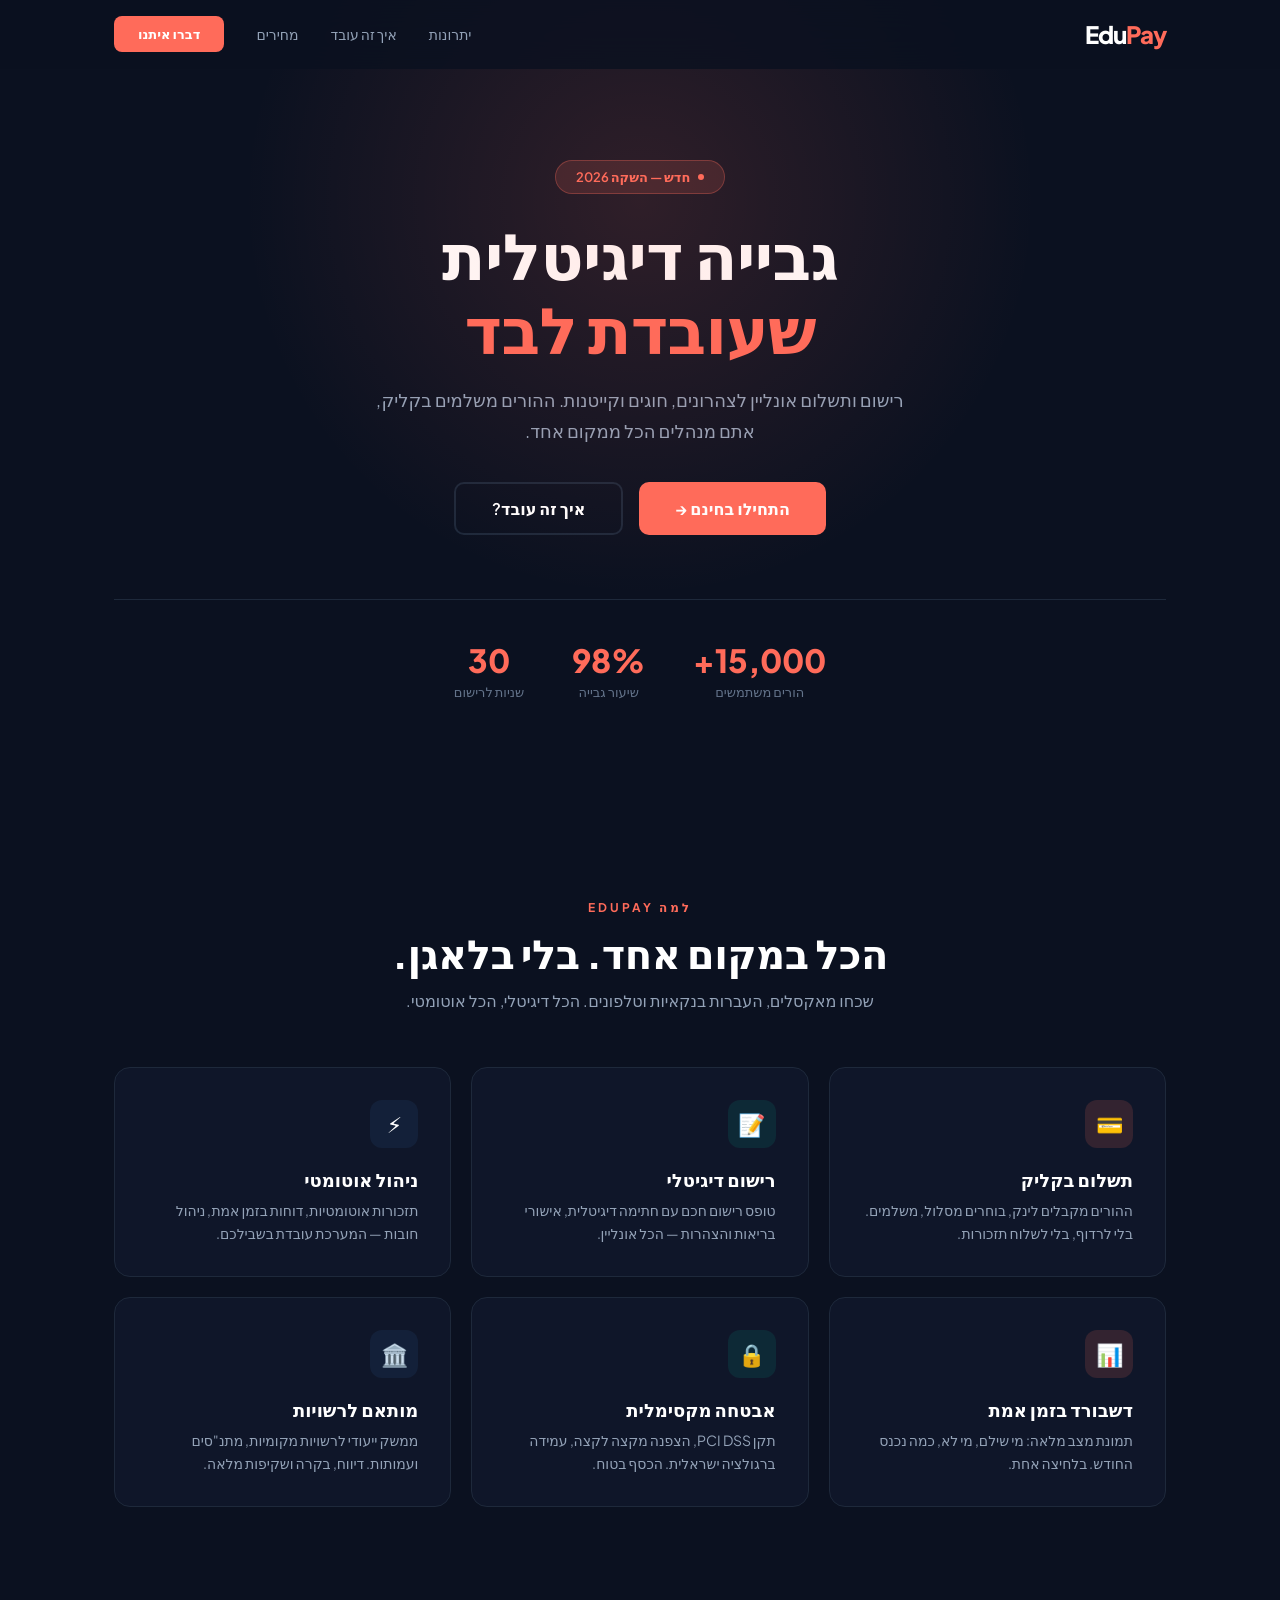
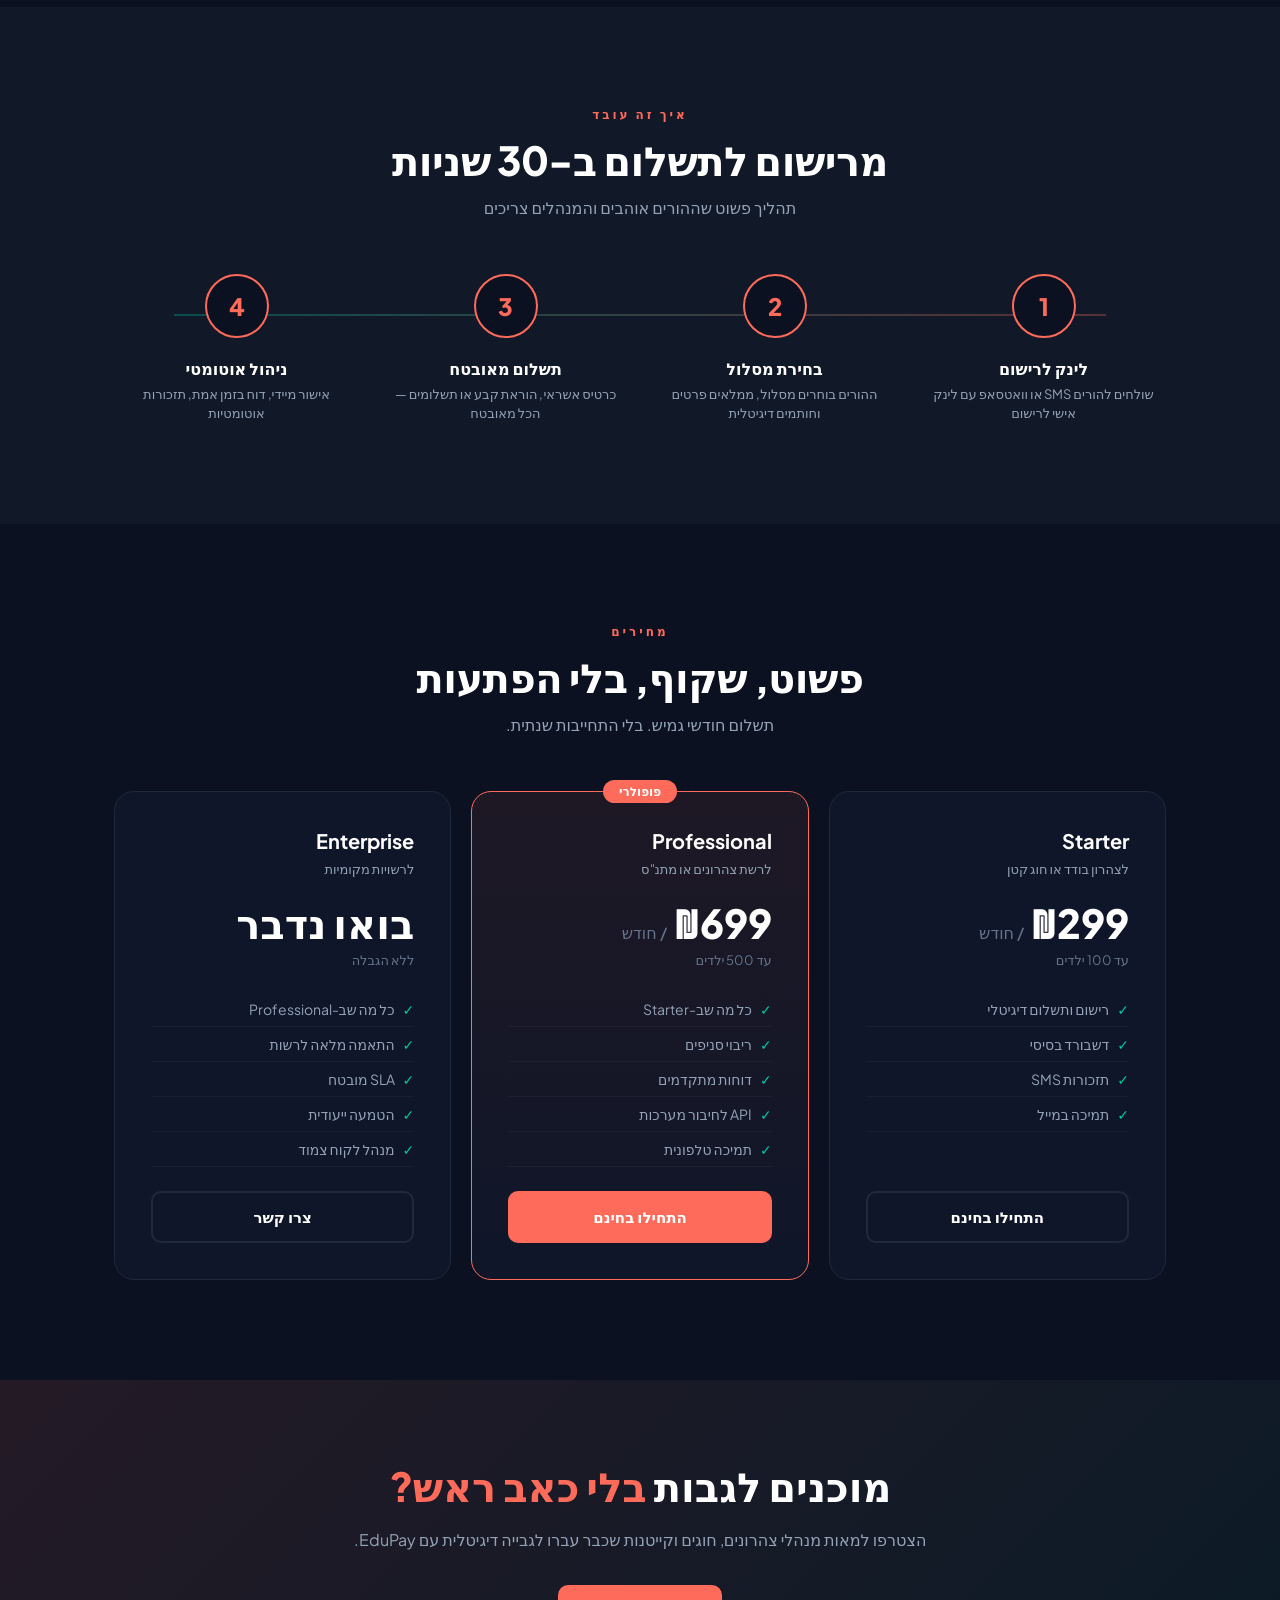
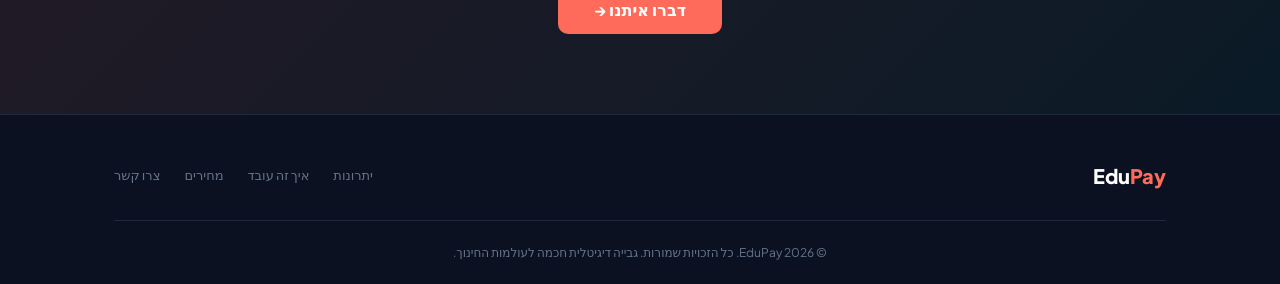
==== index.html @ f31643cb "Fix RTL bugs, counter animation, mobile menu, and add OG meta tags - Fix arrow direction (← → →) for" ====
<!DOCTYPE html>
<html lang="he" dir="rtl">
<head>
  <meta charset="UTF-8">
  <meta name="viewport" content="width=device-width, initial-scale=1.0">
  <title>EduPay — גבייה דיגיטלית לצהרונים, חוגים וקייטנות</title>
  <meta name="description" content="EduPay - מערכת גבייה דיגיטלית חכמה. רישום, תשלום וניהול אוטומטי לצהרונים, חוגים וקייטנות.">
  <meta property="og:title" content="EduPay — גבייה דיגיטלית שעובדת לבד">
  <meta property="og:description" content="רישום ותשלום אונליין לצהרונים, חוגים וקייטנות. ההורים משלמים בקליק.">
  <meta property="og:type" content="website">
  <meta property="og:url" content="https://amitailevi.github.io/edupay-landing/">
  <meta name="twitter:card" content="summary_large_image">
  <link rel="icon" href="favicon.svg" type="image/svg+xml">
  <link rel="stylesheet" href="style.css">
</head>
<body>

  <!-- NAV -->
  <nav>
    <div class="container">
      <a href="#" class="nav-logo"><span>Edu</span><span class="coral">Pay</span></a>
      <div class="nav-links">
        <a href="#features">יתרונות</a>
        <a href="#how">איך זה עובד</a>
        <a href="#pricing">מחירים</a>
        <a href="#contact" class="nav-cta">דברו איתנו</a>
      </div>
      <button class="mobile-toggle" aria-label="תפריט">☰</button>
    </div>
  </nav>

  <!-- HERO -->
  <section class="hero">
    <div class="container">
      <div class="hero-badge">
        <span class="dot"></span>
        חדש — השקה 2026
      </div>
      <h1>גבייה דיגיטלית<br><span class="coral">שעובדת לבד</span></h1>
      <p>רישום ותשלום אונליין לצהרונים, חוגים וקייטנות. ההורים משלמים בקליק, אתם מנהלים הכל ממקום אחד.</p>
      <div class="hero-buttons">
        <a href="#contact" class="btn-primary">התחילו בחינם →</a>
        <a href="#how" class="btn-secondary">איך זה עובד?</a>
      </div>
      <div class="hero-stats">
        <div class="hero-stat">
          <div class="num" data-count="15000" data-suffix="+">15,000+</div>
          <div class="label">הורים משתמשים</div>
        </div>
        <div class="hero-stat">
          <div class="num" data-count="98" data-suffix="%">98%</div>
          <div class="label">שיעור גבייה</div>
        </div>
        <div class="hero-stat">
          <div class="num" data-count="30" data-suffix="">30</div>
          <div class="label">שניות לרישום</div>
        </div>
      </div>
    </div>
  </section>

  <!-- FEATURES -->
  <section class="features" id="features">
    <div class="container">
      <div class="section-header">
        <div class="tag">למה EDUPAY</div>
        <h2>הכל במקום אחד. בלי בלאגן.</h2>
        <p>שכחו מאקסלים, העברות בנקאיות וטלפונים. הכל דיגיטלי, הכל אוטומטי.</p>
      </div>
      <div class="features-grid">
        <div class="feature-card">
          <div class="feature-icon" style="background: var(--coral-glow);">💳</div>
          <h3>תשלום בקליק</h3>
          <p>ההורים מקבלים לינק, בוחרים מסלול, משלמים. בלי לרדוף, בלי לשלוח תזכורות.</p>
        </div>
        <div class="feature-card">
          <div class="feature-icon" style="background: rgba(0,201,167,0.1);">📝</div>
          <h3>רישום דיגיטלי</h3>
          <p>טופס רישום חכם עם חתימה דיגיטלית, אישורי בריאות והצהרות — הכל אונליין.</p>
        </div>
        <div class="feature-card">
          <div class="feature-icon" style="background: rgba(30,58,95,0.3);">⚡</div>
          <h3>ניהול אוטומטי</h3>
          <p>תזכורות אוטומטיות, דוחות בזמן אמת, ניהול חובות — המערכת עובדת בשבילכם.</p>
        </div>
        <div class="feature-card">
          <div class="feature-icon" style="background: var(--coral-glow);">📊</div>
          <h3>דשבורד בזמן אמת</h3>
          <p>תמונת מצב מלאה: מי שילם, מי לא, כמה נכנס החודש. בלחיצה אחת.</p>
        </div>
        <div class="feature-card">
          <div class="feature-icon" style="background: rgba(0,201,167,0.1);">🔒</div>
          <h3>אבטחה מקסימלית</h3>
          <p>תקן PCI DSS, הצפנה מקצה לקצה, עמידה ברגולציה ישראלית. הכסף בטוח.</p>
        </div>
        <div class="feature-card">
          <div class="feature-icon" style="background: rgba(30,58,95,0.3);">🏛️</div>
          <h3>מותאם לרשויות</h3>
          <p>ממשק ייעודי לרשויות מקומיות, מתנ"סים ועמותות. דיווח, בקרה ושקיפות מלאה.</p>
        </div>
      </div>
    </div>
  </section>

  <!-- HOW IT WORKS -->
  <section class="how" id="how">
    <div class="container">
      <div class="section-header">
        <div class="tag">איך זה עובד</div>
        <h2>מרישום לתשלום ב-30 שניות</h2>
        <p>תהליך פשוט שההורים אוהבים והמנהלים צריכים</p>
      </div>
      <div class="steps">
        <div class="step">
          <div class="step-num">1</div>
          <h3>לינק לרישום</h3>
          <p>שולחים להורים SMS או וואטסאפ עם לינק אישי לרישום</p>
        </div>
        <div class="step">
          <div class="step-num">2</div>
          <h3>בחירת מסלול</h3>
          <p>ההורים בוחרים מסלול, ממלאים פרטים וחותמים דיגיטלית</p>
        </div>
        <div class="step">
          <div class="step-num">3</div>
          <h3>תשלום מאובטח</h3>
          <p>כרטיס אשראי, הוראת קבע או תשלומים — הכל מאובטח</p>
        </div>
        <div class="step">
          <div class="step-num">4</div>
          <h3>ניהול אוטומטי</h3>
          <p>אישור מיידי, דוח בזמן אמת, תזכורות אוטומטיות</p>
        </div>
      </div>
    </div>
  </section>

  <!-- PRICING -->
  <section class="pricing" id="pricing">
    <div class="container">
      <div class="section-header">
        <div class="tag">מחירים</div>
        <h2>פשוט, שקוף, בלי הפתעות</h2>
        <p>תשלום חודשי גמיש. בלי התחייבות שנתית.</p>
      </div>
      <div class="pricing-grid">
        <div class="price-card">
          <h3>Starter</h3>
          <div class="desc">לצהרון בודד או חוג קטן</div>
          <div class="price">₪299 <span>/ חודש</span></div>
          <div class="period">עד 100 ילדים</div>
          <ul>
            <li>רישום ותשלום דיגיטלי</li>
            <li>דשבורד בסיסי</li>
            <li>תזכורות SMS</li>
            <li>תמיכה במייל</li>
          </ul>
          <button class="price-btn">התחילו בחינם</button>
        </div>
        <div class="price-card featured">
          <h3>Professional</h3>
          <div class="desc">לרשת צהרונים או מתנ"ס</div>
          <div class="price">₪699 <span>/ חודש</span></div>
          <div class="period">עד 500 ילדים</div>
          <ul>
            <li>כל מה שב-Starter</li>
            <li>ריבוי סניפים</li>
            <li>דוחות מתקדמים</li>
            <li>API לחיבור מערכות</li>
            <li>תמיכה טלפונית</li>
          </ul>
          <button class="price-btn">התחילו בחינם</button>
        </div>
        <div class="price-card">
          <h3>Enterprise</h3>
          <div class="desc">לרשויות מקומיות</div>
          <div class="price">בואו נדבר</div>
          <div class="period">ללא הגבלה</div>
          <ul>
            <li>כל מה שב-Professional</li>
            <li>התאמה מלאה לרשות</li>
            <li>SLA מובטח</li>
            <li>הטמעה ייעודית</li>
            <li>מנהל לקוח צמוד</li>
          </ul>
          <button class="price-btn">צרו קשר</button>
        </div>
      </div>
    </div>
  </section>

  <!-- CTA -->
  <section class="cta-section" id="contact">
    <div class="container">
      <div class="cta-box">
        <h2>מוכנים לגבות <span class="coral">בלי כאב ראש?</span></h2>
        <p>הצטרפו למאות מנהלי צהרונים, חוגים וקייטנות שכבר עברו לגבייה דיגיטלית עם EduPay.</p>
        <a href="mailto:amitai3386@gmail.com" class="btn-primary">דברו איתנו →</a>
      </div>
    </div>
  </section>

  <!-- FOOTER -->
  <footer>
    <div class="container">
      <div class="footer-grid">
        <div class="footer-logo"><span>Edu</span><span class="coral">Pay</span></div>
        <div class="footer-links">
          <a href="#features">יתרונות</a>
          <a href="#how">איך זה עובד</a>
          <a href="#pricing">מחירים</a>
          <a href="mailto:amitai3386@gmail.com">צרו קשר</a>
        </div>
      </div>
      <div class="footer-bottom">
        <p>© 2026 EduPay. כל הזכויות שמורות. גבייה דיגיטלית חכמה לעולמות החינוך.</p>
      </div>
    </div>
  </footer>

  <script src="script.js"></script>
</body>
</html>
---- style.css ----
/* EduPay — Coral Bold Theme */
@import url('https://fonts.googleapis.com/css2?family=Plus+Jakarta+Sans:wght@400;500;600;700;800&display=swap');

:root {
  --coral: #FF6B5A;
  --coral-hover: #FF5242;
  --coral-glow: rgba(255,107,90,0.15);
  --navy: #1E3A5F;
  --mint: #00C9A7;
  --deep: #0B1120;
  --slate: #111827;
  --card: #0F1629;
  --border: #1E293B;
  --text: #94A3B8;
  --muted: #64748B;
  --white: #FFFFFF;
  --success: #22C55E;
  --radius: 12px;
}

*, *::before, *::after { margin: 0; padding: 0; box-sizing: border-box; }

html { scroll-behavior: smooth; font-size: 16px; }

body {
  font-family: 'Plus Jakarta Sans', system-ui, -apple-system, sans-serif;
  background: var(--deep);
  color: var(--white);
  direction: rtl;
  overflow-x: hidden;
  -webkit-font-smoothing: antialiased;
}

a { text-decoration: none; color: inherit; }
ul { list-style: none; }
img { max-width: 100%; }

/* UTILITY */
.container { max-width: 1100px; margin: 0 auto; padding: 0 24px; }
.coral { color: var(--coral); }
.mint { color: var(--mint); }

/* NAV */
nav {
  position: fixed; top: 0; right: 0; left: 0; z-index: 100;
  padding: 16px 0;
  background: rgba(11,17,32,0.8);
  backdrop-filter: blur(20px);
  border-bottom: 1px solid transparent;
  transition: border-color 0.3s;
}
nav.scrolled { border-bottom-color: var(--border); }
nav .container { display: flex; align-items: center; justify-content: space-between; }
.nav-logo { font-size: 24px; font-weight: 800; letter-spacing: -1px; }
.nav-links { display: flex; gap: 32px; align-items: center; }
.nav-links a { font-size: 14px; font-weight: 500; color: var(--text); transition: color 0.2s; }
.nav-links a:hover { color: var(--white); }
.nav-cta {
  background: var(--coral) !important; color: var(--white) !important;
  padding: 10px 24px; border-radius: 8px; font-weight: 700 !important; font-size: 13px !important;
  transition: background 0.2s, transform 0.2s;
}
.nav-cta:hover { background: var(--coral-hover) !important; transform: translateY(-1px); }
.mobile-toggle { display: none; background: none; border: none; color: var(--white); font-size: 24px; cursor: pointer; }

/* HERO */
.hero {
  padding: 160px 0 100px;
  text-align: center;
  position: relative;
  overflow: hidden;
}
.hero::before {
  content: '';
  position: absolute; top: -200px; left: 50%; transform: translateX(-50%);
  width: 800px; height: 800px;
  background: radial-gradient(circle, var(--coral-glow) 0%, transparent 70%);
  pointer-events: none;
}
.hero-badge {
  display: inline-flex; align-items: center; gap: 8px;
  background: var(--coral-glow); border: 1px solid rgba(255,107,90,0.3);
  padding: 8px 20px; border-radius: 100px; font-size: 13px; font-weight: 600;
  color: var(--coral); margin-bottom: 24px;
}
.hero-badge .dot { width: 6px; height: 6px; border-radius: 50%; background: var(--coral); animation: pulse 2s infinite; }
@keyframes pulse { 0%,100% { opacity: 1; } 50% { opacity: 0.4; } }

.hero h1 {
  font-size: clamp(2.5rem, 6vw, 4rem);
  font-weight: 800; letter-spacing: -1px;
  line-height: 1.15; margin-bottom: 20px;
}
.hero p {
  font-size: 18px; color: var(--text); max-width: 560px;
  margin: 0 auto 36px; line-height: 1.7;
}
.hero-buttons { display: flex; gap: 16px; justify-content: center; flex-wrap: wrap; }
.btn-primary {
  background: var(--coral); color: var(--white);
  padding: 14px 36px; border-radius: 10px; font-weight: 700; font-size: 16px;
  border: none; cursor: pointer; transition: all 0.2s;
  display: inline-flex; align-items: center; gap: 8px;
}
.btn-primary:hover { background: var(--coral-hover); transform: translateY(-2px); box-shadow: 0 12px 40px var(--coral-glow); }
.btn-secondary {
  background: transparent; color: var(--white);
  padding: 14px 36px; border-radius: 10px; font-weight: 600; font-size: 16px;
  border: 2px solid var(--border); cursor: pointer; transition: all 0.2s;
}
.btn-secondary:hover { border-color: var(--coral); color: var(--coral); }

.hero-stats {
  display: flex; justify-content: center; gap: 48px; margin-top: 64px;
  padding-top: 40px; border-top: 1px solid var(--border);
}
.hero-stat .num { font-size: 32px; font-weight: 800; color: var(--coral); }
.hero-stat .label { font-size: 13px; color: var(--muted); margin-top: 4px; }

/* FEATURES */
.features { padding: 100px 0; }
.section-header { text-align: center; margin-bottom: 56px; }
.section-header .tag { font-size: 12px; letter-spacing: 3px; color: var(--coral); font-weight: 700; text-transform: uppercase; margin-bottom: 12px; }
.section-header h2 { font-size: clamp(1.8rem, 4vw, 2.5rem); font-weight: 800; letter-spacing: -0.5px; margin-bottom: 12px; }
.section-header p { font-size: 16px; color: var(--text); max-width: 500px; margin: 0 auto; }

.features-grid { display: grid; grid-template-columns: repeat(3, 1fr); gap: 20px; }
.feature-card {
  background: var(--card); border: 1px solid var(--border);
  border-radius: 16px; padding: 32px; transition: all 0.3s;
  position: relative; overflow: hidden;
}
.feature-card:hover { border-color: rgba(255,107,90,0.3); transform: translateY(-4px); }
.feature-card::after {
  content: ''; position: absolute; top: 0; right: 0; left: 0; height: 3px;
  background: linear-gradient(to left, var(--coral), var(--mint));
  opacity: 0; transition: opacity 0.3s;
}
.feature-card:hover::after { opacity: 1; }
.feature-icon {
  width: 48px; height: 48px; border-radius: 12px;
  display: flex; align-items: center; justify-content: center;
  font-size: 22px; margin-bottom: 20px;
}
.feature-card h3 { font-size: 18px; font-weight: 700; margin-bottom: 8px; }
.feature-card p { font-size: 14px; color: var(--text); line-height: 1.6; }

/* HOW IT WORKS */
.how { padding: 100px 0; background: var(--slate); }
.steps { display: grid; grid-template-columns: repeat(4, 1fr); gap: 24px; position: relative; }
.steps::before {
  content: ''; position: absolute; top: 40px; right: 60px; left: 60px;
  height: 2px; background: linear-gradient(to left, var(--coral), var(--mint));
  opacity: 0.3;
}
.step { text-align: center; position: relative; }
.step-num {
  width: 64px; height: 64px; border-radius: 50%;
  background: var(--deep); border: 2px solid var(--coral);
  display: flex; align-items: center; justify-content: center;
  font-size: 24px; font-weight: 800; color: var(--coral);
  margin: 0 auto 20px; position: relative; z-index: 1;
}
.step h3 { font-size: 16px; font-weight: 700; margin-bottom: 6px; }
.step p { font-size: 13px; color: var(--text); line-height: 1.5; }

/* PRICING */
.pricing { padding: 100px 0; }
.pricing-grid { display: grid; grid-template-columns: repeat(3, 1fr); gap: 20px; }
.price-card {
  background: var(--card); border: 1px solid var(--border);
  border-radius: 20px; padding: 36px; transition: all 0.3s;
  display: flex; flex-direction: column;
}
.price-card.featured {
  border-color: var(--coral); position: relative;
  background: linear-gradient(180deg, rgba(255,107,90,0.08), var(--card));
}
.price-card.featured::before {
  content: 'פופולרי'; position: absolute; top: -12px; right: 50%; transform: translateX(50%);
  background: var(--coral); color: #fff; padding: 4px 16px; border-radius: 100px;
  font-size: 12px; font-weight: 700;
}
.price-card h3 { font-size: 20px; font-weight: 700; margin-bottom: 8px; }
.price-card .desc { font-size: 13px; color: var(--text); margin-bottom: 20px; }
.price-card .price { font-size: 40px; font-weight: 800; margin-bottom: 4px; }
.price-card .price span { font-size: 16px; font-weight: 500; color: var(--muted); }
.price-card .period { font-size: 13px; color: var(--muted); margin-bottom: 24px; }
.price-card ul { flex: 1; margin-bottom: 24px; }
.price-card li { font-size: 14px; color: var(--text); padding: 8px 0; border-bottom: 1px solid rgba(255,255,255,0.04); display: flex; align-items: center; gap: 8px; }
.price-card li::before { content: '✓'; color: var(--mint); font-weight: 700; font-size: 14px; }
.price-btn {
  width: 100%; padding: 14px; border-radius: 10px; border: 2px solid var(--border);
  background: transparent; color: var(--white); font-weight: 700; font-size: 15px;
  cursor: pointer; transition: all 0.2s; font-family: inherit;
}
.price-btn:hover { border-color: var(--coral); color: var(--coral); }
.price-card.featured .price-btn {
  background: var(--coral); border-color: var(--coral); color: #fff;
}
.price-card.featured .price-btn:hover { background: var(--coral-hover); }

/* CTA */
.cta-section {
  padding: 80px 0;
  background: linear-gradient(135deg, rgba(255,107,90,0.1), rgba(0,201,167,0.05));
}
.cta-box {
  text-align: center; max-width: 600px; margin: 0 auto;
}
.cta-box h2 { font-size: clamp(1.8rem, 4vw, 2.5rem); font-weight: 800; margin-bottom: 16px; }
.cta-box p { color: var(--text); font-size: 16px; margin-bottom: 32px; line-height: 1.6; }

/* FOOTER */
footer {
  padding: 48px 0 24px;
  border-top: 1px solid var(--border);
}
.footer-grid { display: flex; justify-content: space-between; align-items: center; flex-wrap: wrap; gap: 24px; margin-bottom: 32px; }
.footer-logo { font-size: 20px; font-weight: 800; }
.footer-links { display: flex; gap: 24px; }
.footer-links a { font-size: 13px; color: var(--muted); transition: color 0.2s; }
.footer-links a:hover { color: var(--white); }
.footer-bottom { text-align: center; padding-top: 24px; border-top: 1px solid var(--border); }
.footer-bottom p { font-size: 12px; color: var(--muted); }

/* ANIMATIONS */
[data-anim] { opacity: 0; transform: translateY(24px); transition: opacity 0.6s, transform 0.6s; }
[data-anim].show { opacity: 1; transform: none; }

/* RESPONSIVE */
@media (max-width: 768px) {
  .nav-links { display: none; }
  .nav-links.open {
    display: flex; flex-direction: column; position: absolute;
    top: 100%; right: 0; left: 0; background: var(--deep);
    padding: 24px; border-bottom: 1px solid var(--border); gap: 16px;
  }
  .mobile-toggle { display: block; }
  .features-grid { grid-template-columns: 1fr; }
  .steps { grid-template-columns: 1fr 1fr; }
  .steps::before { display: none; }
  .pricing-grid { grid-template-columns: 1fr; }
  .hero-stats { flex-direction: column; gap: 16px; }
  .hero { padding: 120px 0 60px; }
  .hero h1 { font-size: 2rem; }
}
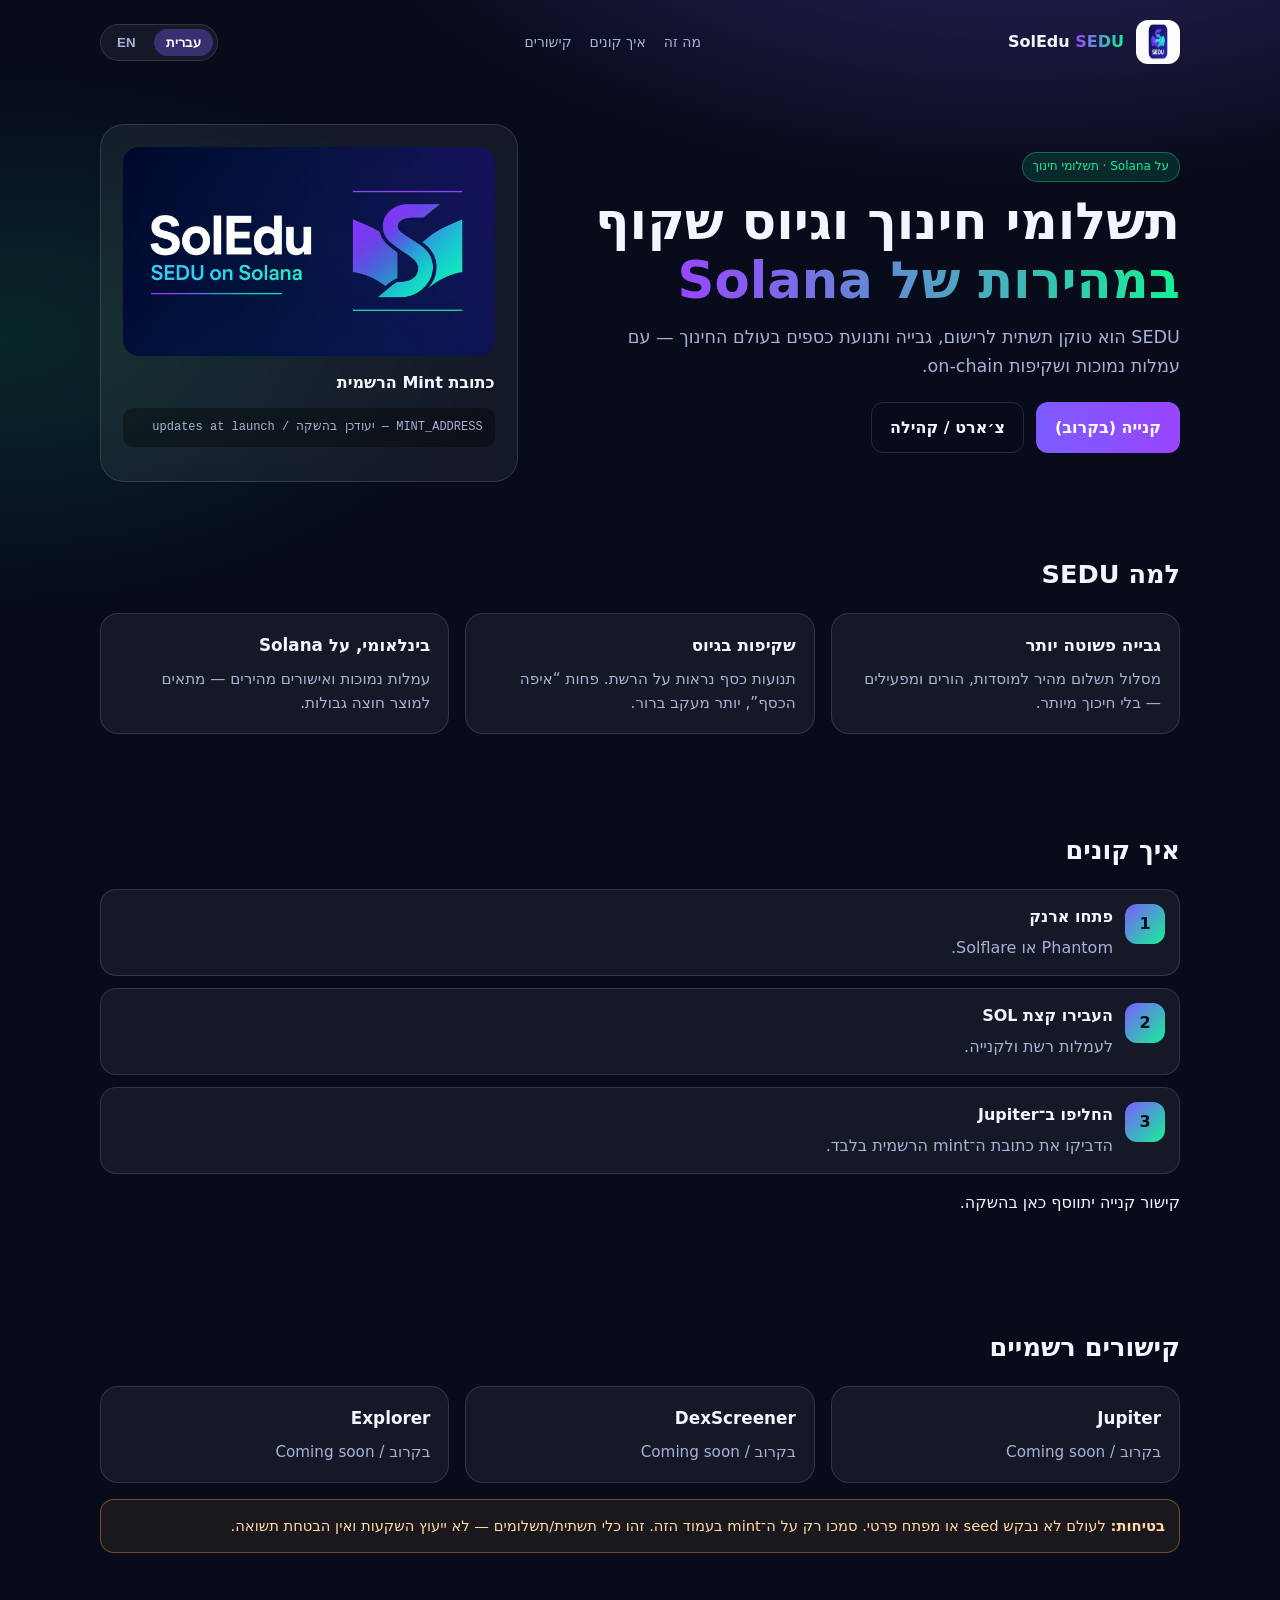
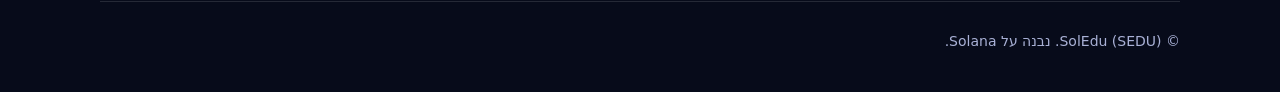
==== commit b24f7f28: "Replace EduPay landing with the SolEdu (SEDU) static page. Serve index.html, logo.png, and banner.pn" ====
--- a/index.html
+++ b/index.html
@@ -1,223 +1,285 @@
 <!DOCTYPE html>
 <html lang="he" dir="rtl">
 <head>
-  <meta charset="UTF-8">
-  <meta name="viewport" content="width=device-width, initial-scale=1.0">
-  <title>EduPay — גבייה דיגיטלית לצהרונים, חוגים וקייטנות</title>
-  <meta name="description" content="EduPay - מערכת גבייה דיגיטלית חכמה. רישום, תשלום וניהול אוטומטי לצהרונים, חוגים וקייטנות.">
-  <meta property="og:title" content="EduPay — גבייה דיגיטלית שעובדת לבד">
-  <meta property="og:description" content="רישום ותשלום אונליין לצהרונים, חוגים וקייטנות. ההורים משלמים בקליק.">
-  <meta property="og:type" content="website">
-  <meta property="og:url" content="https://amitailevi.github.io/edupay-landing/">
-  <meta name="twitter:card" content="summary_large_image">
-  <link rel="icon" href="favicon.svg" type="image/svg+xml">
-  <link rel="stylesheet" href="style.css">
+  <meta charset="utf-8" />
+  <meta name="viewport" content="width=device-width, initial-scale=1" />
+  <title>SolEdu (SEDU) — Education payments on Solana</title>
+  <meta name="description" content="SolEdu (SEDU) — תשלומי חינוך וגיוס שקוף על Solana. Fast, low-fee rails for education payments and transparent fundraising." />
+  <meta property="og:title" content="SolEdu (SEDU)" />
+  <meta property="og:description" content="Education payments and transparent fundraising on Solana." />
+  <meta property="og:image" content="banner.png" />
+  <link rel="icon" href="logo.png" />
+  <style>
+    :root {
+      --bg: #070b1a;
+      --bg2: #121833;
+      --card: rgba(255,255,255,0.06);
+      --border: rgba(255,255,255,0.12);
+      --text: #f4f6ff;
+      --muted: #a9b1d6;
+      --violet: #7c5cff;
+      --cyan: #14f195;
+      --purple: #9945ff;
+    }
+    * { box-sizing: border-box; }
+    body {
+      margin: 0;
+      font-family: Inter, system-ui, -apple-system, Segoe UI, Roboto, Arial, sans-serif;
+      background: radial-gradient(1200px 600px at 80% -10%, rgba(124,92,255,.35), transparent 60%),
+                  radial-gradient(900px 500px at 0% 20%, rgba(20,241,149,.12), transparent 55%),
+                  var(--bg);
+      color: var(--text);
+      line-height: 1.6;
+    }
+    a { color: var(--cyan); text-decoration: none; }
+    a:hover { text-decoration: underline; }
+    .wrap { width: min(1080px, 92%); margin: 0 auto; }
+    header {
+      display: flex; align-items: center; justify-content: space-between;
+      padding: 20px 0; gap: 16px;
+    }
+    .brand { display: flex; align-items: center; gap: 12px; font-weight: 700; }
+    .brand img { width: 44px; height: 44px; border-radius: 12px; }
+    nav { display: flex; gap: 18px; flex-wrap: wrap; font-size: 14px; }
+    nav a { color: var(--muted); }
+    .hero {
+      display: grid; grid-template-columns: 1.2fr 0.8fr; gap: 36px;
+      align-items: center; padding: 40px 0 24px;
+    }
+    @media (max-width: 860px) {
+      .hero { grid-template-columns: 1fr; }
+      nav { display: none; }
+    }
+    h1 {
+      font-size: clamp(2rem, 4vw, 3.2rem);
+      line-height: 1.15; margin: 0 0 14px;
+    }
+    .gradient {
+      background: linear-gradient(90deg, var(--purple), var(--cyan));
+      -webkit-background-clip: text; background-clip: text; color: transparent;
+    }
+    .lead { color: var(--muted); font-size: 1.1rem; margin: 0 0 22px; max-width: 36rem; }
+    .cta { display: flex; flex-wrap: wrap; gap: 12px; }
+    .btn {
+      display: inline-flex; align-items: center; justify-content: center;
+      padding: 12px 18px; border-radius: 12px; font-weight: 700; border: 1px solid transparent;
+    }
+    .btn-primary {
+      background: linear-gradient(90deg, var(--violet), var(--purple));
+      color: white;
+    }
+    .btn-ghost {
+      background: transparent; border-color: var(--border); color: var(--text);
+    }
+    .hero-card {
+      background: var(--card); border: 1px solid var(--border);
+      border-radius: 24px; padding: 22px; backdrop-filter: blur(8px);
+    }
+    .hero-card img.banner {
+      width: 100%; border-radius: 16px; display: block; margin-bottom: 14px;
+    }
+    .pill {
+      display: inline-block; font-size: 12px; padding: 4px 10px; border-radius: 999px;
+      background: rgba(20,241,149,.12); color: var(--cyan); border: 1px solid rgba(20,241,149,.35);
+      margin-bottom: 10px;
+    }
+    .mint {
+      font-family: ui-monospace, SFMono-Regular, Menlo, Consolas, monospace;
+      font-size: 12px; word-break: break-all; color: var(--muted);
+      background: rgba(0,0,0,.35); padding: 10px 12px; border-radius: 10px;
+    }
+    section { padding: 48px 0; }
+    h2 { font-size: 1.6rem; margin: 0 0 18px; }
+    .grid { display: grid; grid-template-columns: repeat(3, 1fr); gap: 16px; }
+    @media (max-width: 860px) { .grid { grid-template-columns: 1fr; } }
+    .card {
+      background: var(--card); border: 1px solid var(--border);
+      border-radius: 18px; padding: 18px;
+    }
+    .card h3 { margin: 0 0 8px; font-size: 1.05rem; }
+    .card p { margin: 0; color: var(--muted); font-size: 0.95rem; }
+    .steps { counter-reset: step; display: grid; gap: 12px; }
+    .step {
+      display: grid; grid-template-columns: 40px 1fr; gap: 12px; align-items: start;
+      background: var(--card); border: 1px solid var(--border); border-radius: 16px; padding: 14px;
+    }
+    .step::before {
+      counter-increment: step; content: counter(step);
+      width: 40px; height: 40px; border-radius: 12px;
+      display: grid; place-items: center; font-weight: 800;
+      background: linear-gradient(135deg, var(--violet), var(--cyan)); color: #071018;
+    }
+    .lang-toggle {
+      display: inline-flex; gap: 6px; background: rgba(255,255,255,.06);
+      border: 1px solid var(--border); border-radius: 999px; padding: 4px;
+    }
+    .lang-toggle button {
+      border: 0; background: transparent; color: var(--muted);
+      padding: 6px 12px; border-radius: 999px; cursor: pointer; font-weight: 700;
+    }
+    .lang-toggle button.active { background: rgba(124,92,255,.35); color: white; }
+    .en { display: none; }
+    body.en-mode .he { display: none; }
+    body.en-mode .en { display: block; }
+    body.en-mode .en-inline { display: inline; }
+    .en-inline { display: none; }
+    body.en-mode { direction: ltr; }
+    footer {
+      border-top: 1px solid var(--border); padding: 28px 0 40px; color: var(--muted); font-size: 14px;
+    }
+    .warn {
+      border: 1px solid rgba(255,180,80,.35); background: rgba(255,180,80,.08);
+      color: #ffd9a8; border-radius: 14px; padding: 14px; font-size: 0.92rem;
+    }
+  </style>
 </head>
 <body>
-
-  <!-- NAV -->
-  <nav>
-    <div class="container">
-      <a href="#" class="nav-logo"><span>Edu</span><span class="coral">Pay</span></a>
-      <div class="nav-links">
-        <a href="#features">יתרונות</a>
-        <a href="#how">איך זה עובד</a>
-        <a href="#pricing">מחירים</a>
-        <a href="#contact" class="nav-cta">דברו איתנו</a>
-      </div>
-      <button class="mobile-toggle" aria-label="תפריט">☰</button>
-    </div>
-  </nav>
-
-  <!-- HERO -->
-  <section class="hero">
-    <div class="container">
-      <div class="hero-badge">
-        <span class="dot"></span>
-        חדש — השקה 2026
-      </div>
-      <h1>גבייה דיגיטלית<br><span class="coral">שעובדת לבד</span></h1>
-      <p>רישום ותשלום אונליין לצהרונים, חוגים וקייטנות. ההורים משלמים בקליק, אתם מנהלים הכל ממקום אחד.</p>
-      <div class="hero-buttons">
-        <a href="#contact" class="btn-primary">התחילו בחינם →</a>
-        <a href="#how" class="btn-secondary">איך זה עובד?</a>
-      </div>
-      <div class="hero-stats">
-        <div class="hero-stat">
-          <div class="num" data-count="15000" data-suffix="+">15,000+</div>
-          <div class="label">הורים משתמשים</div>
-        </div>
-        <div class="hero-stat">
-          <div class="num" data-count="98" data-suffix="%">98%</div>
-          <div class="label">שיעור גבייה</div>
-        </div>
-        <div class="hero-stat">
-          <div class="num" data-count="30" data-suffix="">30</div>
-          <div class="label">שניות לרישום</div>
-        </div>
-      </div>
-    </div>
-  </section>
-
-  <!-- FEATURES -->
-  <section class="features" id="features">
-    <div class="container">
-      <div class="section-header">
-        <div class="tag">למה EDUPAY</div>
-        <h2>הכל במקום אחד. בלי בלאגן.</h2>
-        <p>שכחו מאקסלים, העברות בנקאיות וטלפונים. הכל דיגיטלי, הכל אוטומטי.</p>
-      </div>
-      <div class="features-grid">
-        <div class="feature-card">
-          <div class="feature-icon" style="background: var(--coral-glow);">💳</div>
-          <h3>תשלום בקליק</h3>
-          <p>ההורים מקבלים לינק, בוחרים מסלול, משלמים. בלי לרדוף, בלי לשלוח תזכורות.</p>
-        </div>
-        <div class="feature-card">
-          <div class="feature-icon" style="background: rgba(0,201,167,0.1);">📝</div>
-          <h3>רישום דיגיטלי</h3>
-          <p>טופס רישום חכם עם חתימה דיגיטלית, אישורי בריאות והצהרות — הכל אונליין.</p>
-        </div>
-        <div class="feature-card">
-          <div class="feature-icon" style="background: rgba(30,58,95,0.3);">⚡</div>
-          <h3>ניהול אוטומטי</h3>
-          <p>תזכורות אוטומטיות, דוחות בזמן אמת, ניהול חובות — המערכת עובדת בשבילכם.</p>
-        </div>
-        <div class="feature-card">
-          <div class="feature-icon" style="background: var(--coral-glow);">📊</div>
-          <h3>דשבורד בזמן אמת</h3>
-          <p>תמונת מצב מלאה: מי שילם, מי לא, כמה נכנס החודש. בלחיצה אחת.</p>
-        </div>
-        <div class="feature-card">
-          <div class="feature-icon" style="background: rgba(0,201,167,0.1);">🔒</div>
-          <h3>אבטחה מקסימלית</h3>
-          <p>תקן PCI DSS, הצפנה מקצה לקצה, עמידה ברגולציה ישראלית. הכסף בטוח.</p>
-        </div>
-        <div class="feature-card">
-          <div class="feature-icon" style="background: rgba(30,58,95,0.3);">🏛️</div>
-          <h3>מותאם לרשויות</h3>
-          <p>ממשק ייעודי לרשויות מקומיות, מתנ"סים ועמותות. דיווח, בקרה ושקיפות מלאה.</p>
-        </div>
-      </div>
-    </div>
-  </section>
-
-  <!-- HOW IT WORKS -->
-  <section class="how" id="how">
-    <div class="container">
-      <div class="section-header">
-        <div class="tag">איך זה עובד</div>
-        <h2>מרישום לתשלום ב-30 שניות</h2>
-        <p>תהליך פשוט שההורים אוהבים והמנהלים צריכים</p>
-      </div>
+  <div class="wrap">
+    <header>
+      <div class="brand">
+        <img src="logo.png" alt="SEDU logo" />
+        <span>SolEdu <span class="gradient">SEDU</span></span>
+      </div>
+      <nav>
+        <a href="#about" class="he">מה זה</a>
+        <a href="#about" class="en en-inline">About</a>
+        <a href="#buy" class="he">איך קונים</a>
+        <a href="#buy" class="en en-inline">How to buy</a>
+        <a href="#links" class="he">קישורים</a>
+        <a href="#links" class="en en-inline">Links</a>
+      </nav>
+      <div class="lang-toggle" role="group" aria-label="Language">
+        <button type="button" id="btn-he" class="active" onclick="setLang('he')">עברית</button>
+        <button type="button" id="btn-en" onclick="setLang('en')">EN</button>
+      </div>
+    </header>
+
+    <section class="hero">
+      <div>
+        <div class="pill he">על Solana · תשלומי חינוך</div>
+        <div class="pill en">On Solana · Education payments</div>
+        <h1 class="he">תשלומי חינוך וגיוס שקוף<br /><span class="gradient">במהירות של Solana</span></h1>
+        <h1 class="en">Education payments & transparent fundraising<br /><span class="gradient">at Solana speed</span></h1>
+        <p class="lead he">SEDU הוא טוקן תשתית לרישום, גבייה ותנועת כספים בעולם החינוך — עם עמלות נמוכות ושקיפות on-chain.</p>
+        <p class="lead en">SEDU is infrastructure for registration, collections, and education money flows — with low fees and on-chain transparency.</p>
+        <div class="cta">
+          <a class="btn btn-primary he" href="#buy" id="cta-buy-he">קנייה (בקרוב)</a>
+          <a class="btn btn-primary en" href="#buy" id="cta-buy-en">Buy (soon)</a>
+          <a class="btn btn-ghost he" href="#links">צ׳ארט / קהילה</a>
+          <a class="btn btn-ghost en" href="#links">Chart / Community</a>
+        </div>
+      </div>
+      <div class="hero-card">
+        <img class="banner" src="banner.png" alt="SolEdu banner" />
+        <div class="he"><strong>כתובת Mint הרשמית</strong></div>
+        <div class="en"><strong>Official Mint address</strong></div>
+        <p class="mint" id="mint">MINT_ADDRESS — יעודכן בהשקה / updates at launch</p>
+      </div>
+    </section>
+
+    <section id="about">
+      <h2 class="he">למה SEDU</h2>
+      <h2 class="en">Why SEDU</h2>
+      <div class="grid">
+        <div class="card">
+          <h3 class="he">גבייה פשוטה יותר</h3>
+          <h3 class="en">Simpler collections</h3>
+          <p class="he">מסלול תשלום מהיר למוסדות, הורים ומפעילים — בלי חיכוך מיותר.</p>
+          <p class="en">A fast payment path for institutions, families, and operators — less friction.</p>
+        </div>
+        <div class="card">
+          <h3 class="he">שקיפות בגיוס</h3>
+          <h3 class="en">Transparent fundraising</h3>
+          <p class="he">תנועות כסף נראות על הרשת. פחות “איפה הכסף”, יותר מעקב ברור.</p>
+          <p class="en">Money movement is visible on-chain. Less guesswork, clearer tracking.</p>
+        </div>
+        <div class="card">
+          <h3 class="he">בינלאומי, על Solana</h3>
+          <h3 class="en">Global, on Solana</h3>
+          <p class="he">עמלות נמוכות ואישורים מהירים — מתאים למוצר חוצה גבולות.</p>
+          <p class="en">Low fees and fast confirmation — built for a cross-border product.</p>
+        </div>
+      </div>
+    </section>
+
+    <section id="buy">
+      <h2 class="he">איך קונים</h2>
+      <h2 class="en">How to buy</h2>
       <div class="steps">
         <div class="step">
-          <div class="step-num">1</div>
-          <h3>לינק לרישום</h3>
-          <p>שולחים להורים SMS או וואטסאפ עם לינק אישי לרישום</p>
+          <div>
+            <strong class="he">פתחו ארנק</strong>
+            <strong class="en">Open a wallet</strong>
+            <p class="he" style="margin:.35rem 0 0;color:var(--muted)">Phantom או Solflare.</p>
+            <p class="en" style="margin:.35rem 0 0;color:var(--muted)">Phantom or Solflare.</p>
+          </div>
         </div>
         <div class="step">
-          <div class="step-num">2</div>
-          <h3>בחירת מסלול</h3>
-          <p>ההורים בוחרים מסלול, ממלאים פרטים וחותמים דיגיטלית</p>
+          <div>
+            <strong class="he">העבירו קצת SOL</strong>
+            <strong class="en">Add a little SOL</strong>
+            <p class="he" style="margin:.35rem 0 0;color:var(--muted)">לעמלות רשת ולקנייה.</p>
+            <p class="en" style="margin:.35rem 0 0;color:var(--muted)">For network fees and the swap.</p>
+          </div>
         </div>
         <div class="step">
-          <div class="step-num">3</div>
-          <h3>תשלום מאובטח</h3>
-          <p>כרטיס אשראי, הוראת קבע או תשלומים — הכל מאובטח</p>
-        </div>
-        <div class="step">
-          <div class="step-num">4</div>
-          <h3>ניהול אוטומטי</h3>
-          <p>אישור מיידי, דוח בזמן אמת, תזכורות אוטומטיות</p>
-        </div>
-      </div>
-    </div>
-  </section>
-
-  <!-- PRICING -->
-  <section class="pricing" id="pricing">
-    <div class="container">
-      <div class="section-header">
-        <div class="tag">מחירים</div>
-        <h2>פשוט, שקוף, בלי הפתעות</h2>
-        <p>תשלום חודשי גמיש. בלי התחייבות שנתית.</p>
-      </div>
-      <div class="pricing-grid">
-        <div class="price-card">
-          <h3>Starter</h3>
-          <div class="desc">לצהרון בודד או חוג קטן</div>
-          <div class="price">₪299 <span>/ חודש</span></div>
-          <div class="period">עד 100 ילדים</div>
-          <ul>
-            <li>רישום ותשלום דיגיטלי</li>
-            <li>דשבורד בסיסי</li>
-            <li>תזכורות SMS</li>
-            <li>תמיכה במייל</li>
-          </ul>
-          <button class="price-btn">התחילו בחינם</button>
-        </div>
-        <div class="price-card featured">
-          <h3>Professional</h3>
-          <div class="desc">לרשת צהרונים או מתנ"ס</div>
-          <div class="price">₪699 <span>/ חודש</span></div>
-          <div class="period">עד 500 ילדים</div>
-          <ul>
-            <li>כל מה שב-Starter</li>
-            <li>ריבוי סניפים</li>
-            <li>דוחות מתקדמים</li>
-            <li>API לחיבור מערכות</li>
-            <li>תמיכה טלפונית</li>
-          </ul>
-          <button class="price-btn">התחילו בחינם</button>
-        </div>
-        <div class="price-card">
-          <h3>Enterprise</h3>
-          <div class="desc">לרשויות מקומיות</div>
-          <div class="price">בואו נדבר</div>
-          <div class="period">ללא הגבלה</div>
-          <ul>
-            <li>כל מה שב-Professional</li>
-            <li>התאמה מלאה לרשות</li>
-            <li>SLA מובטח</li>
-            <li>הטמעה ייעודית</li>
-            <li>מנהל לקוח צמוד</li>
-          </ul>
-          <button class="price-btn">צרו קשר</button>
-        </div>
-      </div>
-    </div>
-  </section>
-
-  <!-- CTA -->
-  <section class="cta-section" id="contact">
-    <div class="container">
-      <div class="cta-box">
-        <h2>מוכנים לגבות <span class="coral">בלי כאב ראש?</span></h2>
-        <p>הצטרפו למאות מנהלי צהרונים, חוגים וקייטנות שכבר עברו לגבייה דיגיטלית עם EduPay.</p>
-        <a href="mailto:amitai3386@gmail.com" class="btn-primary">דברו איתנו →</a>
-      </div>
-    </div>
-  </section>
-
-  <!-- FOOTER -->
-  <footer>
-    <div class="container">
-      <div class="footer-grid">
-        <div class="footer-logo"><span>Edu</span><span class="coral">Pay</span></div>
-        <div class="footer-links">
-          <a href="#features">יתרונות</a>
-          <a href="#how">איך זה עובד</a>
-          <a href="#pricing">מחירים</a>
-          <a href="mailto:amitai3386@gmail.com">צרו קשר</a>
-        </div>
-      </div>
-      <div class="footer-bottom">
-        <p>© 2026 EduPay. כל הזכויות שמורות. גבייה דיגיטלית חכמה לעולמות החינוך.</p>
-      </div>
-    </div>
-  </footer>
-
-  <script src="script.js"></script>
+          <div>
+            <strong class="he">החליפו ב־Jupiter</strong>
+            <strong class="en">Swap on Jupiter</strong>
+            <p class="he" style="margin:.35rem 0 0;color:var(--muted)">הדביקו את כתובת ה־mint הרשמית בלבד.</p>
+            <p class="en" style="margin:.35rem 0 0;color:var(--muted)">Paste only the official mint address.</p>
+          </div>
+        </div>
+      </div>
+      <p style="margin-top:16px" class="he">קישור קנייה יתווסף כאן בהשקה.</p>
+      <p style="margin-top:16px" class="en">Buy link will be added here at launch.</p>
+    </section>
+
+    <section id="links">
+      <h2 class="he">קישורים רשמיים</h2>
+      <h2 class="en">Official links</h2>
+      <div class="grid">
+        <div class="card">
+          <h3>Jupiter</h3>
+          <p id="link-jupiter">בקרוב / Coming soon</p>
+        </div>
+        <div class="card">
+          <h3>DexScreener</h3>
+          <p id="link-dex">בקרוב / Coming soon</p>
+        </div>
+        <div class="card">
+          <h3>Explorer</h3>
+          <p id="link-explorer">בקרוב / Coming soon</p>
+        </div>
+      </div>
+      <div style="height:16px"></div>
+      <div class="warn he">
+        <strong>בטיחות:</strong> לעולם לא נבקש seed או מפתח פרטי. סמכו רק על ה־mint בעמוד הזה.
+        זהו כלי תשתית/תשלומים — לא ייעוץ השקעות ואין הבטחת תשואה.
+      </div>
+      <div class="warn en">
+        <strong>Safety:</strong> We will never ask for your seed phrase. Trust only the mint on this page.
+        This is payment/infrastructure tooling — not investment advice and no return guarantee.
+      </div>
+    </section>
+
+    <footer>
+      <div class="he">© SolEdu (SEDU). נבנה על Solana.</div>
+      <div class="en">© SolEdu (SEDU). Built on Solana.</div>
+    </footer>
+  </div>
+
+  <script>
+    function setLang(lang) {
+      document.body.classList.toggle('en-mode', lang === 'en');
+      document.getElementById('btn-he').classList.toggle('active', lang === 'he');
+      document.getElementById('btn-en').classList.toggle('active', lang === 'en');
+      document.documentElement.lang = lang === 'he' ? 'he' : 'en';
+      document.documentElement.dir = lang === 'he' ? 'rtl' : 'ltr';
+    }
+    // After launch, replace these:
+    // document.getElementById('mint').textContent = 'YOUR_MINT';
+    // document.getElementById('link-jupiter').innerHTML = '<a href="...">Open Jupiter</a>';
+  </script>
 </body>
 </html>
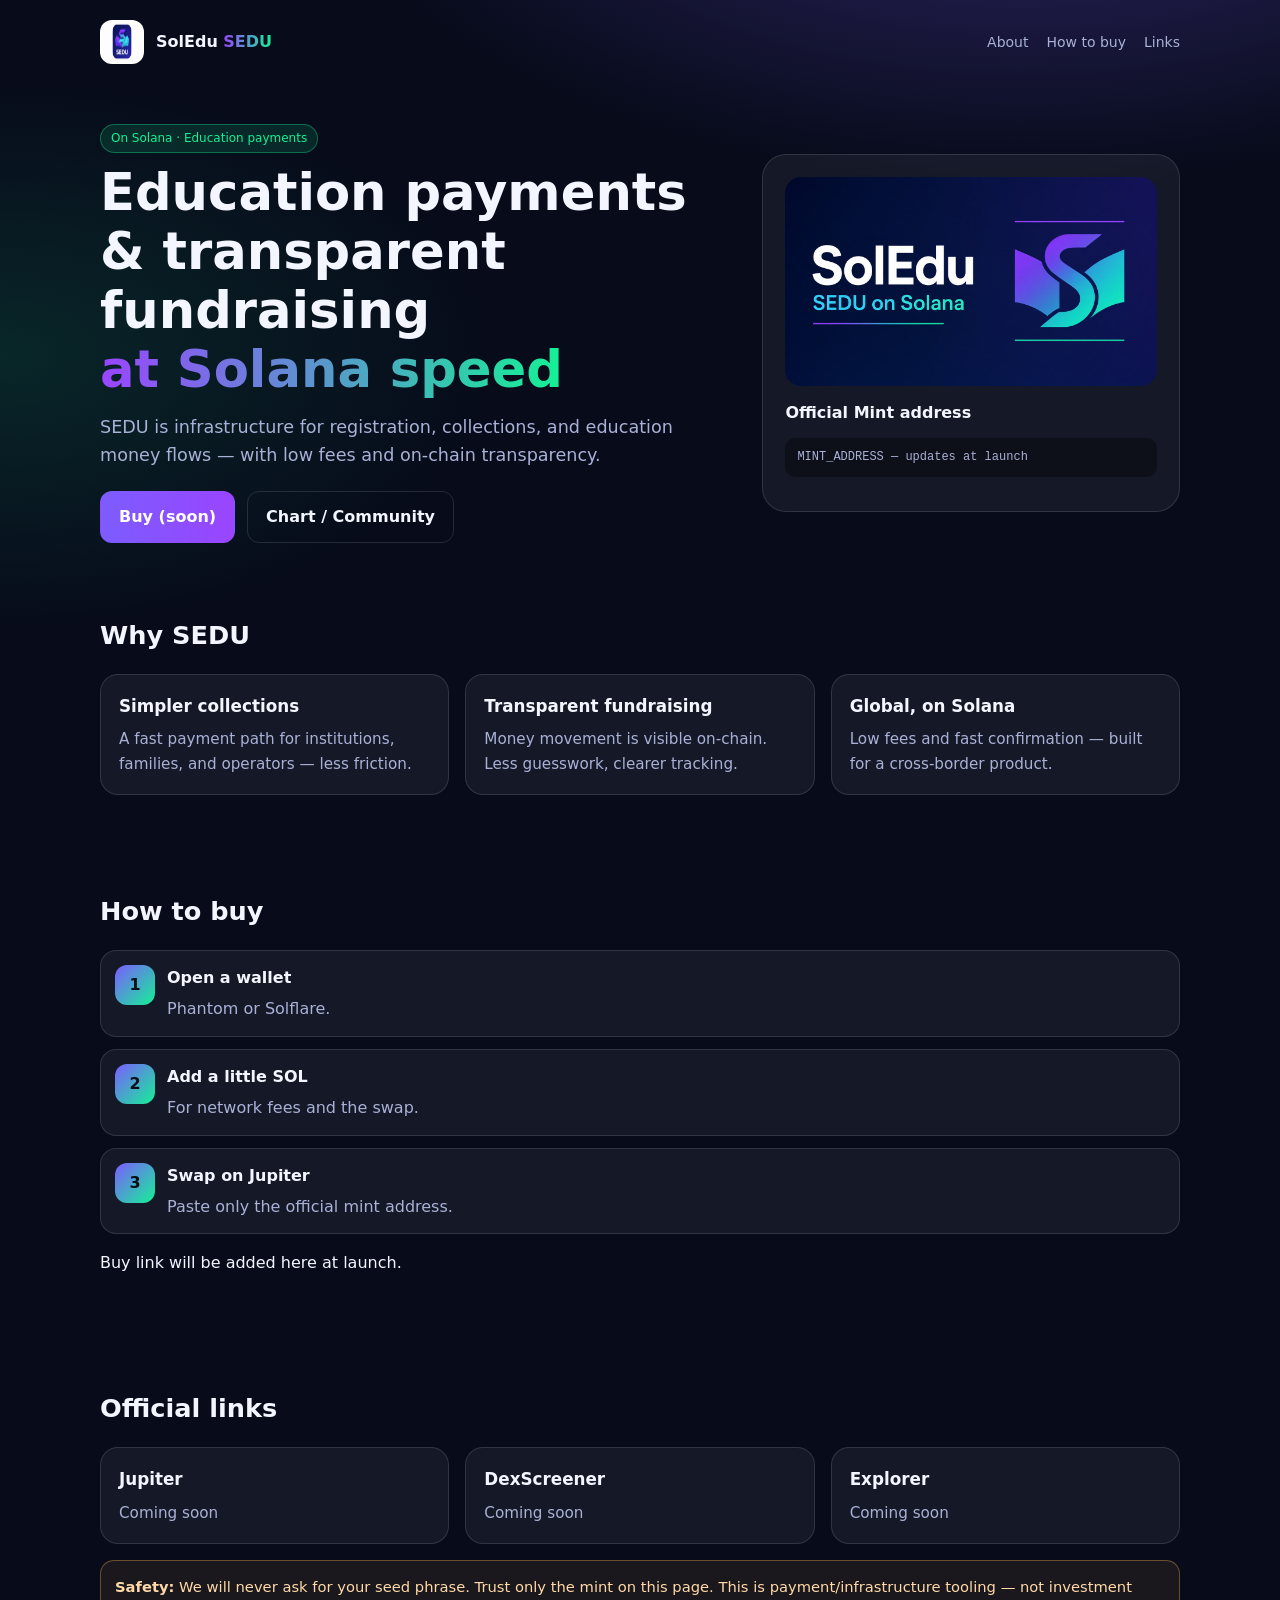
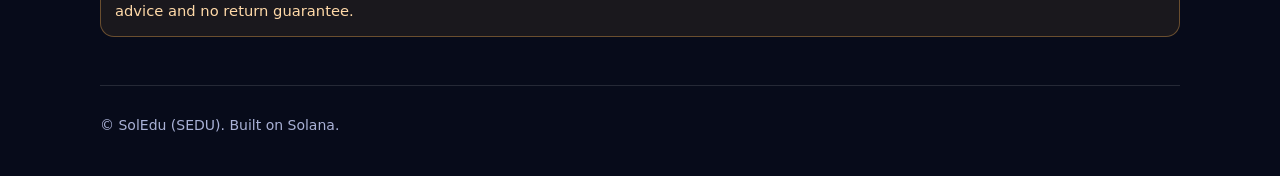
==== commit c16eea03: "Make the SolEdu landing page English only. Drop the Hebrew copy and the language toggle so the Pages" ====
--- a/index.html
+++ b/index.html
@@ -1,10 +1,10 @@
 <!DOCTYPE html>
-<html lang="he" dir="rtl">
+<html lang="en" dir="ltr">
 <head>
   <meta charset="utf-8" />
   <meta name="viewport" content="width=device-width, initial-scale=1" />
   <title>SolEdu (SEDU) — Education payments on Solana</title>
-  <meta name="description" content="SolEdu (SEDU) — תשלומי חינוך וגיוס שקוף על Solana. Fast, low-fee rails for education payments and transparent fundraising." />
+  <meta name="description" content="SolEdu (SEDU) — Fast, low-fee rails for education payments and transparent fundraising on Solana." />
   <meta property="og:title" content="SolEdu (SEDU)" />
   <meta property="og:description" content="Education payments and transparent fundraising on Solana." />
   <meta property="og:image" content="banner.png" />
@@ -109,21 +109,6 @@
       display: grid; place-items: center; font-weight: 800;
       background: linear-gradient(135deg, var(--violet), var(--cyan)); color: #071018;
     }
-    .lang-toggle {
-      display: inline-flex; gap: 6px; background: rgba(255,255,255,.06);
-      border: 1px solid var(--border); border-radius: 999px; padding: 4px;
-    }
-    .lang-toggle button {
-      border: 0; background: transparent; color: var(--muted);
-      padding: 6px 12px; border-radius: 999px; cursor: pointer; font-weight: 700;
-    }
-    .lang-toggle button.active { background: rgba(124,92,255,.35); color: white; }
-    .en { display: none; }
-    body.en-mode .he { display: none; }
-    body.en-mode .en { display: block; }
-    body.en-mode .en-inline { display: inline; }
-    .en-inline { display: none; }
-    body.en-mode { direction: ltr; }
     footer {
       border-top: 1px solid var(--border); padding: 28px 0 40px; color: var(--muted); font-size: 14px;
     }
@@ -141,145 +126,98 @@
         <span>SolEdu <span class="gradient">SEDU</span></span>
       </div>
       <nav>
-        <a href="#about" class="he">מה זה</a>
-        <a href="#about" class="en en-inline">About</a>
-        <a href="#buy" class="he">איך קונים</a>
-        <a href="#buy" class="en en-inline">How to buy</a>
-        <a href="#links" class="he">קישורים</a>
-        <a href="#links" class="en en-inline">Links</a>
+        <a href="#about">About</a>
+        <a href="#buy">How to buy</a>
+        <a href="#links">Links</a>
       </nav>
-      <div class="lang-toggle" role="group" aria-label="Language">
-        <button type="button" id="btn-he" class="active" onclick="setLang('he')">עברית</button>
-        <button type="button" id="btn-en" onclick="setLang('en')">EN</button>
-      </div>
     </header>
 
     <section class="hero">
       <div>
-        <div class="pill he">על Solana · תשלומי חינוך</div>
-        <div class="pill en">On Solana · Education payments</div>
-        <h1 class="he">תשלומי חינוך וגיוס שקוף<br /><span class="gradient">במהירות של Solana</span></h1>
-        <h1 class="en">Education payments & transparent fundraising<br /><span class="gradient">at Solana speed</span></h1>
-        <p class="lead he">SEDU הוא טוקן תשתית לרישום, גבייה ותנועת כספים בעולם החינוך — עם עמלות נמוכות ושקיפות on-chain.</p>
-        <p class="lead en">SEDU is infrastructure for registration, collections, and education money flows — with low fees and on-chain transparency.</p>
+        <div class="pill">On Solana · Education payments</div>
+        <h1>Education payments &amp; transparent fundraising<br /><span class="gradient">at Solana speed</span></h1>
+        <p class="lead">SEDU is infrastructure for registration, collections, and education money flows — with low fees and on-chain transparency.</p>
         <div class="cta">
-          <a class="btn btn-primary he" href="#buy" id="cta-buy-he">קנייה (בקרוב)</a>
-          <a class="btn btn-primary en" href="#buy" id="cta-buy-en">Buy (soon)</a>
-          <a class="btn btn-ghost he" href="#links">צ׳ארט / קהילה</a>
-          <a class="btn btn-ghost en" href="#links">Chart / Community</a>
+          <a class="btn btn-primary" href="#buy" id="cta-buy">Buy (soon)</a>
+          <a class="btn btn-ghost" href="#links">Chart / Community</a>
         </div>
       </div>
       <div class="hero-card">
         <img class="banner" src="banner.png" alt="SolEdu banner" />
-        <div class="he"><strong>כתובת Mint הרשמית</strong></div>
-        <div class="en"><strong>Official Mint address</strong></div>
-        <p class="mint" id="mint">MINT_ADDRESS — יעודכן בהשקה / updates at launch</p>
+        <div><strong>Official Mint address</strong></div>
+        <p class="mint" id="mint">MINT_ADDRESS — updates at launch</p>
       </div>
     </section>
 
     <section id="about">
-      <h2 class="he">למה SEDU</h2>
-      <h2 class="en">Why SEDU</h2>
+      <h2>Why SEDU</h2>
       <div class="grid">
         <div class="card">
-          <h3 class="he">גבייה פשוטה יותר</h3>
-          <h3 class="en">Simpler collections</h3>
-          <p class="he">מסלול תשלום מהיר למוסדות, הורים ומפעילים — בלי חיכוך מיותר.</p>
-          <p class="en">A fast payment path for institutions, families, and operators — less friction.</p>
-        </div>
-        <div class="card">
-          <h3 class="he">שקיפות בגיוס</h3>
-          <h3 class="en">Transparent fundraising</h3>
-          <p class="he">תנועות כסף נראות על הרשת. פחות “איפה הכסף”, יותר מעקב ברור.</p>
-          <p class="en">Money movement is visible on-chain. Less guesswork, clearer tracking.</p>
-        </div>
-        <div class="card">
-          <h3 class="he">בינלאומי, על Solana</h3>
-          <h3 class="en">Global, on Solana</h3>
-          <p class="he">עמלות נמוכות ואישורים מהירים — מתאים למוצר חוצה גבולות.</p>
-          <p class="en">Low fees and fast confirmation — built for a cross-border product.</p>
+          <h3>Simpler collections</h3>
+          <p>A fast payment path for institutions, families, and operators — less friction.</p>
+        </div>
+        <div class="card">
+          <h3>Transparent fundraising</h3>
+          <p>Money movement is visible on-chain. Less guesswork, clearer tracking.</p>
+        </div>
+        <div class="card">
+          <h3>Global, on Solana</h3>
+          <p>Low fees and fast confirmation — built for a cross-border product.</p>
         </div>
       </div>
     </section>
 
     <section id="buy">
-      <h2 class="he">איך קונים</h2>
-      <h2 class="en">How to buy</h2>
+      <h2>How to buy</h2>
       <div class="steps">
         <div class="step">
           <div>
-            <strong class="he">פתחו ארנק</strong>
-            <strong class="en">Open a wallet</strong>
-            <p class="he" style="margin:.35rem 0 0;color:var(--muted)">Phantom או Solflare.</p>
-            <p class="en" style="margin:.35rem 0 0;color:var(--muted)">Phantom or Solflare.</p>
+            <strong>Open a wallet</strong>
+            <p style="margin:.35rem 0 0;color:var(--muted)">Phantom or Solflare.</p>
           </div>
         </div>
         <div class="step">
           <div>
-            <strong class="he">העבירו קצת SOL</strong>
-            <strong class="en">Add a little SOL</strong>
-            <p class="he" style="margin:.35rem 0 0;color:var(--muted)">לעמלות רשת ולקנייה.</p>
-            <p class="en" style="margin:.35rem 0 0;color:var(--muted)">For network fees and the swap.</p>
+            <strong>Add a little SOL</strong>
+            <p style="margin:.35rem 0 0;color:var(--muted)">For network fees and the swap.</p>
           </div>
         </div>
         <div class="step">
           <div>
-            <strong class="he">החליפו ב־Jupiter</strong>
-            <strong class="en">Swap on Jupiter</strong>
-            <p class="he" style="margin:.35rem 0 0;color:var(--muted)">הדביקו את כתובת ה־mint הרשמית בלבד.</p>
-            <p class="en" style="margin:.35rem 0 0;color:var(--muted)">Paste only the official mint address.</p>
+            <strong>Swap on Jupiter</strong>
+            <p style="margin:.35rem 0 0;color:var(--muted)">Paste only the official mint address.</p>
           </div>
         </div>
       </div>
-      <p style="margin-top:16px" class="he">קישור קנייה יתווסף כאן בהשקה.</p>
-      <p style="margin-top:16px" class="en">Buy link will be added here at launch.</p>
+      <p style="margin-top:16px">Buy link will be added here at launch.</p>
     </section>
 
     <section id="links">
-      <h2 class="he">קישורים רשמיים</h2>
-      <h2 class="en">Official links</h2>
+      <h2>Official links</h2>
       <div class="grid">
         <div class="card">
           <h3>Jupiter</h3>
-          <p id="link-jupiter">בקרוב / Coming soon</p>
+          <p id="link-jupiter">Coming soon</p>
         </div>
         <div class="card">
           <h3>DexScreener</h3>
-          <p id="link-dex">בקרוב / Coming soon</p>
+          <p id="link-dex">Coming soon</p>
         </div>
         <div class="card">
           <h3>Explorer</h3>
-          <p id="link-explorer">בקרוב / Coming soon</p>
+          <p id="link-explorer">Coming soon</p>
         </div>
       </div>
       <div style="height:16px"></div>
-      <div class="warn he">
-        <strong>בטיחות:</strong> לעולם לא נבקש seed או מפתח פרטי. סמכו רק על ה־mint בעמוד הזה.
-        זהו כלי תשתית/תשלומים — לא ייעוץ השקעות ואין הבטחת תשואה.
-      </div>
-      <div class="warn en">
+      <div class="warn">
         <strong>Safety:</strong> We will never ask for your seed phrase. Trust only the mint on this page.
         This is payment/infrastructure tooling — not investment advice and no return guarantee.
       </div>
     </section>
 
     <footer>
-      <div class="he">© SolEdu (SEDU). נבנה על Solana.</div>
-      <div class="en">© SolEdu (SEDU). Built on Solana.</div>
+      <div>© SolEdu (SEDU). Built on Solana.</div>
     </footer>
   </div>
-
-  <script>
-    function setLang(lang) {
-      document.body.classList.toggle('en-mode', lang === 'en');
-      document.getElementById('btn-he').classList.toggle('active', lang === 'he');
-      document.getElementById('btn-en').classList.toggle('active', lang === 'en');
-      document.documentElement.lang = lang === 'he' ? 'he' : 'en';
-      document.documentElement.dir = lang === 'he' ? 'rtl' : 'ltr';
-    }
-    // After launch, replace these:
-    // document.getElementById('mint').textContent = 'YOUR_MINT';
-    // document.getElementById('link-jupiter').innerHTML = '<a href="...">Open Jupiter</a>';
-  </script>
 </body>
 </html>
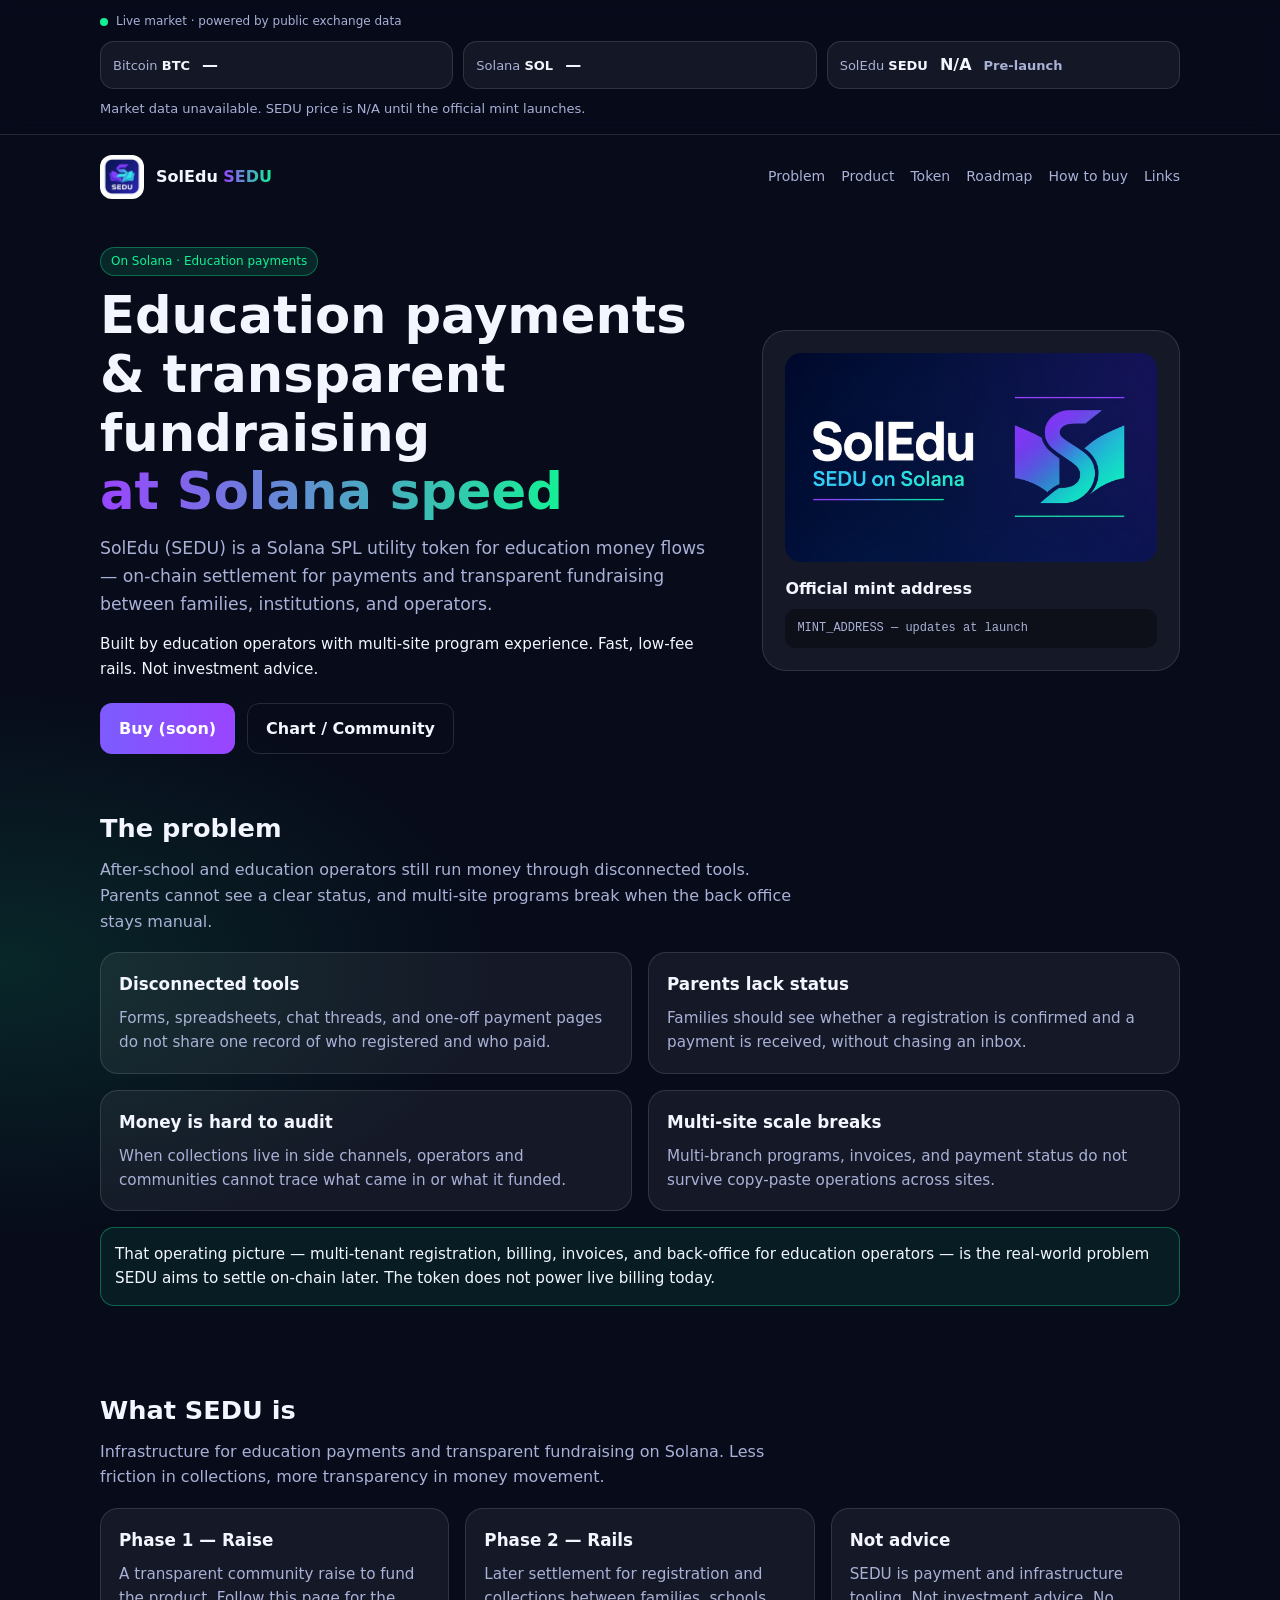
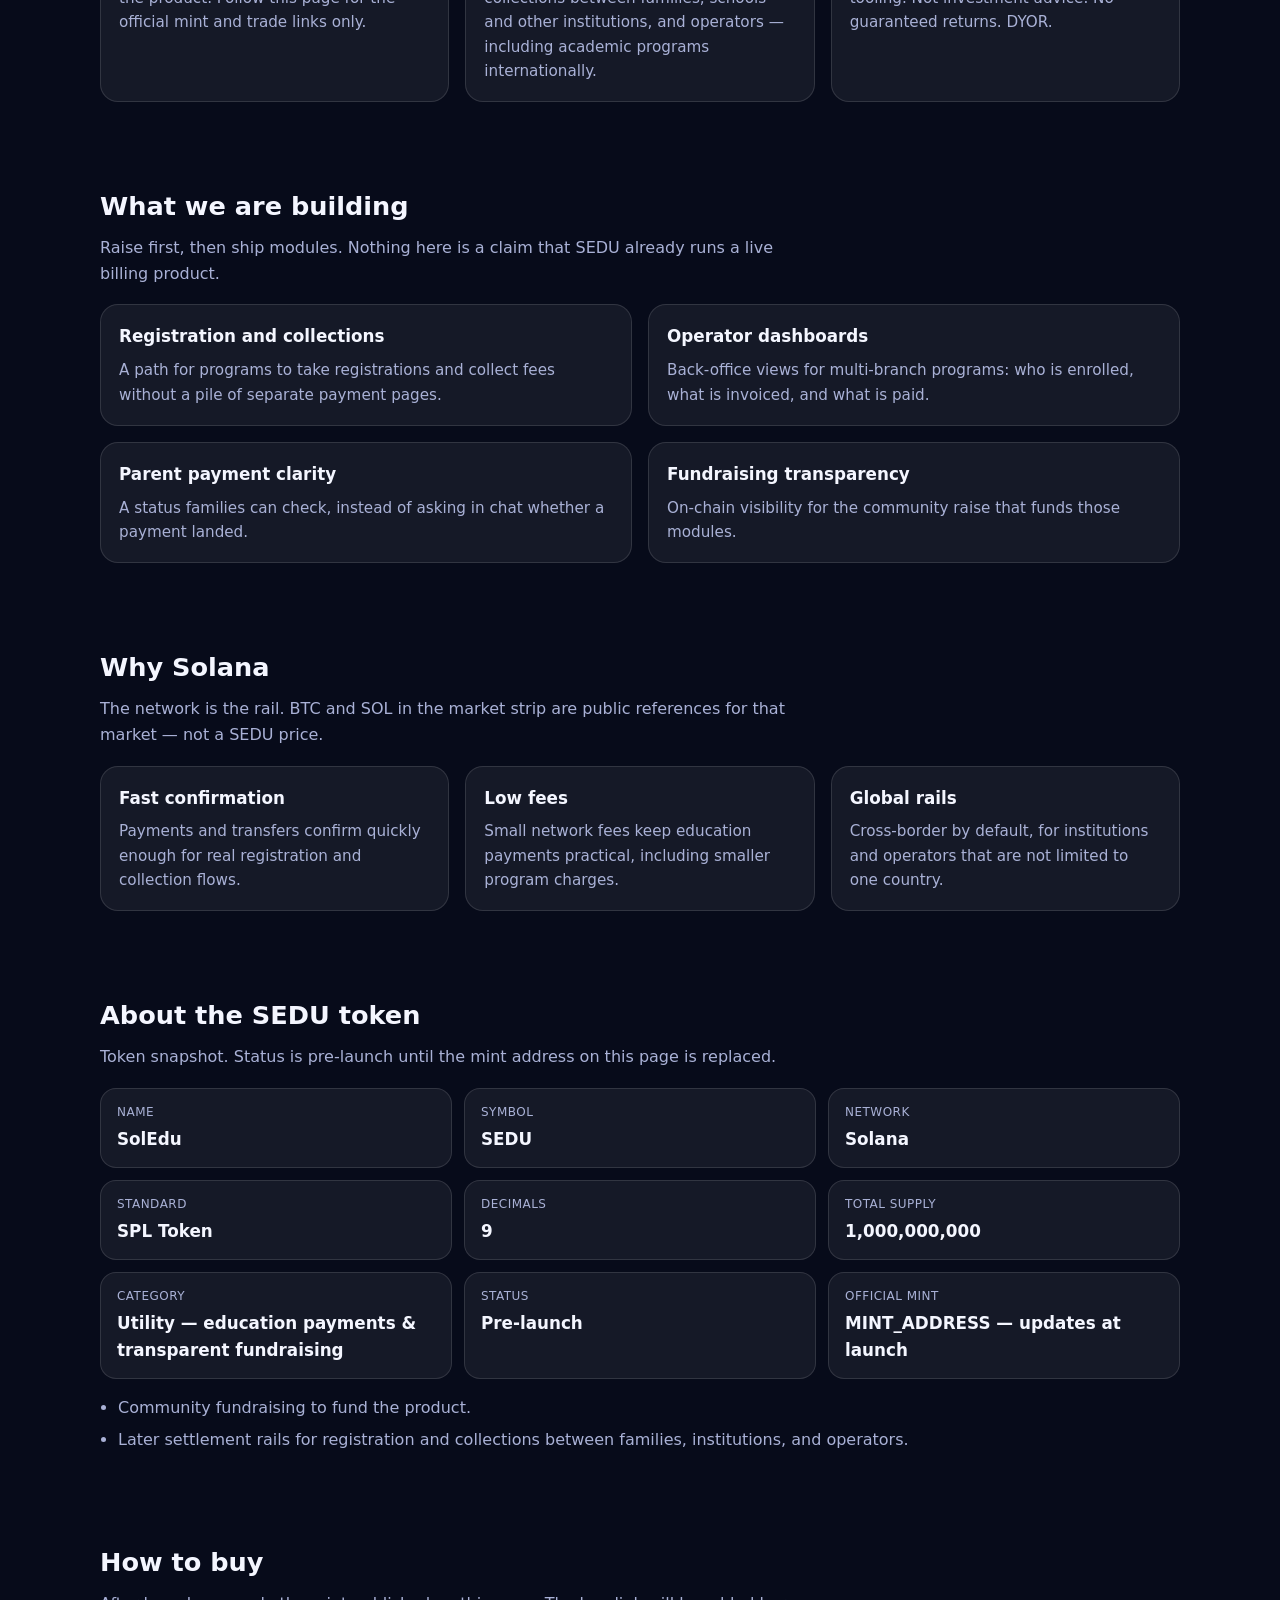
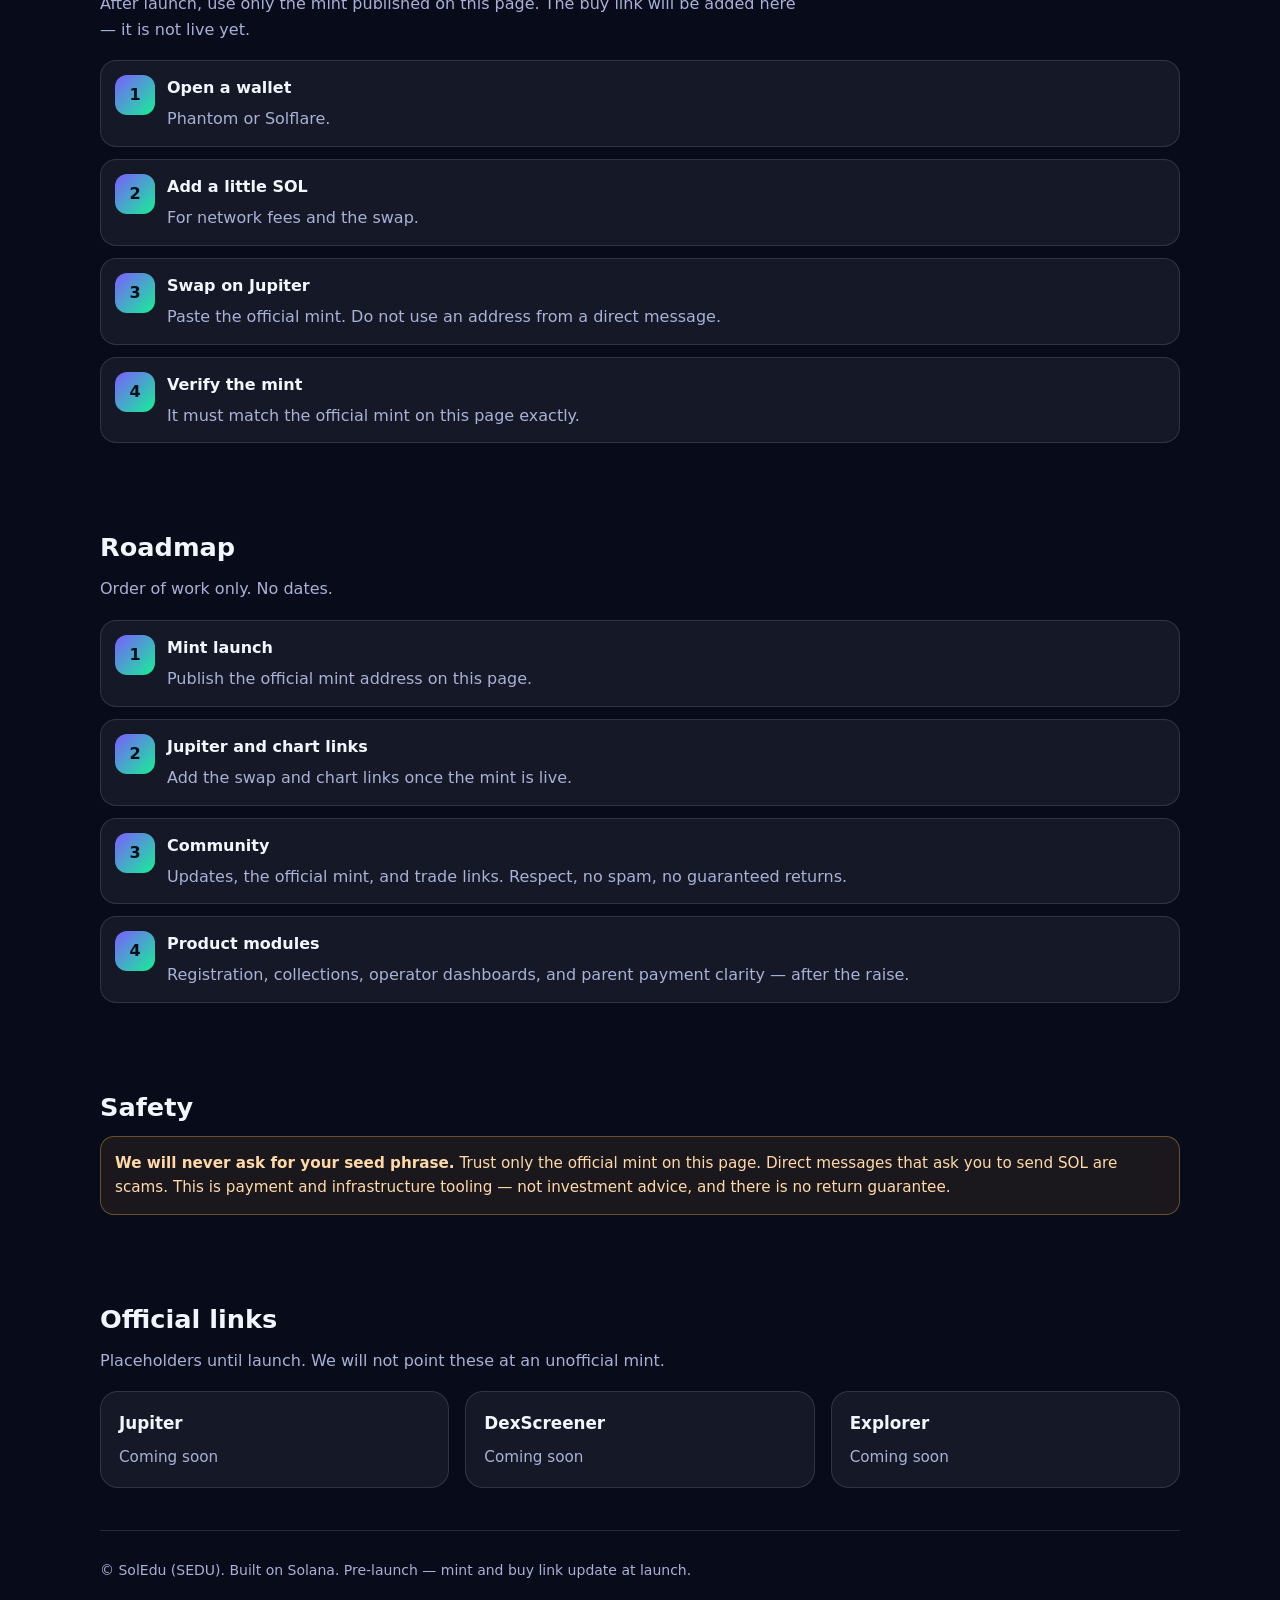
==== commit 8ebf8a7d: "Expand the SolEdu landing with product, token, and live market context. Add the problem, build plan," ====
--- a/index.html
+++ b/index.html
@@ -4,15 +4,14 @@
   <meta charset="utf-8" />
   <meta name="viewport" content="width=device-width, initial-scale=1" />
   <title>SolEdu (SEDU) — Education payments on Solana</title>
-  <meta name="description" content="SolEdu (SEDU) — Fast, low-fee rails for education payments and transparent fundraising on Solana." />
+  <meta name="description" content="SolEdu (SEDU) is a Solana SPL utility token for education payments and transparent fundraising. Pre-launch. Not investment advice." />
   <meta property="og:title" content="SolEdu (SEDU)" />
-  <meta property="og:description" content="Education payments and transparent fundraising on Solana." />
+  <meta property="og:description" content="Education payments and transparent fundraising on Solana. Pre-launch SPL utility token." />
   <meta property="og:image" content="banner.png" />
   <link rel="icon" href="logo.png" />
   <style>
     :root {
       --bg: #070b1a;
-      --bg2: #121833;
       --card: rgba(255,255,255,0.06);
       --border: rgba(255,255,255,0.12);
       --text: #f4f6ff;
@@ -20,6 +19,7 @@
       --violet: #7c5cff;
       --cyan: #14f195;
       --purple: #9945ff;
+      --down: #ff6b8a;
     }
     * { box-sizing: border-box; }
     body {
@@ -34,21 +34,50 @@
     a { color: var(--cyan); text-decoration: none; }
     a:hover { text-decoration: underline; }
     .wrap { width: min(1080px, 92%); margin: 0 auto; }
+    .ticker-bar {
+      border-bottom: 1px solid var(--border);
+      background: rgba(7,11,26,.72);
+      backdrop-filter: blur(10px);
+    }
+    .ticker { padding: 12px 0 14px; }
+    .ticker-label {
+      display: flex; flex-wrap: wrap; align-items: center; gap: 8px;
+      color: var(--muted); font-size: 12px; margin-bottom: 10px;
+    }
+    .dot {
+      width: 8px; height: 8px; border-radius: 999px; background: var(--cyan);
+      box-shadow: 0 0 0 0 rgba(20,241,149,.6);
+      animation: pulse 1.8s ease-out infinite;
+    }
+    @keyframes pulse {
+      70% { box-shadow: 0 0 0 6px rgba(20,241,149,0); }
+      100% { box-shadow: 0 0 0 0 rgba(20,241,149,0); }
+    }
+    .ticker-row { display: grid; grid-template-columns: repeat(3, 1fr); gap: 10px; }
+    .quote {
+      display: flex; flex-wrap: wrap; align-items: baseline; gap: 8px 12px;
+      background: var(--card); border: 1px solid var(--border);
+      border-radius: 14px; padding: 10px 12px;
+    }
+    .sym { color: var(--muted); font-size: 13px; }
+    .sym b { color: var(--text); }
+    .px { font-weight: 800; font-variant-numeric: tabular-nums; }
+    .chg { font-size: 13px; font-weight: 700; font-variant-numeric: tabular-nums; }
+    .chg.up { color: var(--cyan); }
+    .chg.down { color: var(--down); }
+    .chg.flat { color: var(--muted); }
+    .ticker-note { margin: 10px 0 0; color: var(--muted); font-size: 13px; }
     header {
       display: flex; align-items: center; justify-content: space-between;
-      padding: 20px 0; gap: 16px;
+      padding: 20px 0; gap: 16px; flex-wrap: wrap;
     }
     .brand { display: flex; align-items: center; gap: 12px; font-weight: 700; }
-    .brand img { width: 44px; height: 44px; border-radius: 12px; }
-    nav { display: flex; gap: 18px; flex-wrap: wrap; font-size: 14px; }
+    .brand img { width: 44px; height: 44px; border-radius: 12px; object-fit: cover; }
+    nav { display: flex; gap: 14px 16px; flex-wrap: wrap; font-size: 14px; }
     nav a { color: var(--muted); }
     .hero {
       display: grid; grid-template-columns: 1.2fr 0.8fr; gap: 36px;
-      align-items: center; padding: 40px 0 24px;
-    }
-    @media (max-width: 860px) {
-      .hero { grid-template-columns: 1fr; }
-      nav { display: none; }
+      align-items: center; padding: 28px 0 12px;
     }
     h1 {
       font-size: clamp(2rem, 4vw, 3.2rem);
@@ -58,7 +87,8 @@
       background: linear-gradient(90deg, var(--purple), var(--cyan));
       -webkit-background-clip: text; background-clip: text; color: transparent;
     }
-    .lead { color: var(--muted); font-size: 1.1rem; margin: 0 0 22px; max-width: 36rem; }
+    .lead { color: var(--muted); font-size: 1.08rem; margin: 0 0 14px; max-width: 40rem; }
+    .credit { color: var(--text); font-size: 0.95rem; margin: 0 0 22px; }
     .cta { display: flex; flex-wrap: wrap; gap: 12px; }
     .btn {
       display: inline-flex; align-items: center; justify-content: center;
@@ -87,17 +117,31 @@
       font-family: ui-monospace, SFMono-Regular, Menlo, Consolas, monospace;
       font-size: 12px; word-break: break-all; color: var(--muted);
       background: rgba(0,0,0,.35); padding: 10px 12px; border-radius: 10px;
-    }
-    section { padding: 48px 0; }
-    h2 { font-size: 1.6rem; margin: 0 0 18px; }
+      margin: 8px 0 0;
+    }
+    section { padding: 42px 0; }
+    h2 { font-size: 1.6rem; margin: 0 0 8px; }
+    .sub { color: var(--muted); margin: 0 0 18px; max-width: 44rem; }
     .grid { display: grid; grid-template-columns: repeat(3, 1fr); gap: 16px; }
-    @media (max-width: 860px) { .grid { grid-template-columns: 1fr; } }
+    .grid-2 { display: grid; grid-template-columns: repeat(2, 1fr); gap: 16px; }
     .card {
       background: var(--card); border: 1px solid var(--border);
       border-radius: 18px; padding: 18px;
     }
     .card h3 { margin: 0 0 8px; font-size: 1.05rem; }
     .card p { margin: 0; color: var(--muted); font-size: 0.95rem; }
+    .facts { display: grid; grid-template-columns: repeat(3, 1fr); gap: 12px; }
+    .fact {
+      background: var(--card); border: 1px solid var(--border);
+      border-radius: 16px; padding: 14px 16px;
+    }
+    .fact span {
+      display: block; color: var(--muted); font-size: 12px;
+      letter-spacing: .04em; text-transform: uppercase;
+    }
+    .fact strong { display: block; margin-top: 4px; font-size: 1.05rem; }
+    .uses { margin: 16px 0 0; padding-left: 18px; color: var(--muted); }
+    .uses li { margin: 6px 0; }
     .steps { counter-reset: step; display: grid; gap: 12px; }
     .step {
       display: grid; grid-template-columns: 40px 1fr; gap: 12px; align-items: start;
@@ -109,16 +153,52 @@
       display: grid; place-items: center; font-weight: 800;
       background: linear-gradient(135deg, var(--violet), var(--cyan)); color: #071018;
     }
+    .step p { margin: .35rem 0 0; color: var(--muted); }
     footer {
       border-top: 1px solid var(--border); padding: 28px 0 40px; color: var(--muted); font-size: 14px;
     }
     .warn {
       border: 1px solid rgba(255,180,80,.35); background: rgba(255,180,80,.08);
-      color: #ffd9a8; border-radius: 14px; padding: 14px; font-size: 0.92rem;
+      color: #ffd9a8; border-radius: 14px; padding: 14px; font-size: 0.95rem;
+    }
+    .note {
+      border: 1px solid rgba(20,241,149,.35); background: rgba(20,241,149,.08);
+      border-radius: 14px; padding: 14px; font-size: 0.95rem; margin-top: 16px;
+    }
+    @media (max-width: 860px) {
+      .hero, .ticker-row, .grid, .grid-2, .facts { grid-template-columns: 1fr; }
     }
   </style>
 </head>
 <body>
+  <div class="ticker-bar">
+    <div class="wrap ticker">
+      <div class="ticker-label">
+        <span class="dot" aria-hidden="true"></span>
+        <span>Live market · powered by public exchange data</span>
+        <span id="market-updated"></span>
+      </div>
+      <div class="ticker-row" id="market" aria-live="polite">
+        <div class="quote">
+          <span class="sym">Bitcoin <b>BTC</b></span>
+          <span class="px" id="px-btc">…</span>
+          <span class="chg" id="chg-btc"></span>
+        </div>
+        <div class="quote">
+          <span class="sym">Solana <b>SOL</b></span>
+          <span class="px" id="px-sol">…</span>
+          <span class="chg" id="chg-sol"></span>
+        </div>
+        <div class="quote">
+          <span class="sym">SolEdu <b>SEDU</b></span>
+          <span class="px">N/A</span>
+          <span class="chg flat">Pre-launch</span>
+        </div>
+      </div>
+      <p class="ticker-note" id="market-status">Loading public prices… SEDU has no price until the official mint is published on this page.</p>
+    </div>
+  </div>
+
   <div class="wrap">
     <header>
       <div class="brand">
@@ -126,7 +206,10 @@
         <span>SolEdu <span class="gradient">SEDU</span></span>
       </div>
       <nav>
-        <a href="#about">About</a>
+        <a href="#problem">Problem</a>
+        <a href="#product">Product</a>
+        <a href="#token">Token</a>
+        <a href="#roadmap">Roadmap</a>
         <a href="#buy">How to buy</a>
         <a href="#links">Links</a>
       </nav>
@@ -136,64 +219,199 @@
       <div>
         <div class="pill">On Solana · Education payments</div>
         <h1>Education payments &amp; transparent fundraising<br /><span class="gradient">at Solana speed</span></h1>
-        <p class="lead">SEDU is infrastructure for registration, collections, and education money flows — with low fees and on-chain transparency.</p>
+        <p class="lead">SolEdu (SEDU) is a Solana SPL utility token for education money flows — on-chain settlement for payments and transparent fundraising between families, institutions, and operators.</p>
+        <p class="credit">Built by education operators with multi-site program experience. Fast, low-fee rails. Not investment advice.</p>
         <div class="cta">
-          <a class="btn btn-primary" href="#buy" id="cta-buy">Buy (soon)</a>
+          <a class="btn btn-primary" href="#buy">Buy (soon)</a>
           <a class="btn btn-ghost" href="#links">Chart / Community</a>
         </div>
       </div>
       <div class="hero-card">
         <img class="banner" src="banner.png" alt="SolEdu banner" />
-        <div><strong>Official Mint address</strong></div>
+        <div><strong>Official mint address</strong></div>
         <p class="mint" id="mint">MINT_ADDRESS — updates at launch</p>
       </div>
     </section>
 
+    <section id="problem">
+      <h2>The problem</h2>
+      <p class="sub">After-school and education operators still run money through disconnected tools. Parents cannot see a clear status, and multi-site programs break when the back office stays manual.</p>
+      <div class="grid-2">
+        <div class="card">
+          <h3>Disconnected tools</h3>
+          <p>Forms, spreadsheets, chat threads, and one-off payment pages do not share one record of who registered and who paid.</p>
+        </div>
+        <div class="card">
+          <h3>Parents lack status</h3>
+          <p>Families should see whether a registration is confirmed and a payment is received, without chasing an inbox.</p>
+        </div>
+        <div class="card">
+          <h3>Money is hard to audit</h3>
+          <p>When collections live in side channels, operators and communities cannot trace what came in or what it funded.</p>
+        </div>
+        <div class="card">
+          <h3>Multi-site scale breaks</h3>
+          <p>Multi-branch programs, invoices, and payment status do not survive copy-paste operations across sites.</p>
+        </div>
+      </div>
+      <div class="note">That operating picture — multi-tenant registration, billing, invoices, and back-office for education operators — is the real-world problem SEDU aims to settle on-chain later. The token does not power live billing today.</div>
+    </section>
+
     <section id="about">
-      <h2>Why SEDU</h2>
+      <h2>What SEDU is</h2>
+      <p class="sub">Infrastructure for education payments and transparent fundraising on Solana. Less friction in collections, more transparency in money movement.</p>
       <div class="grid">
         <div class="card">
-          <h3>Simpler collections</h3>
-          <p>A fast payment path for institutions, families, and operators — less friction.</p>
-        </div>
-        <div class="card">
-          <h3>Transparent fundraising</h3>
-          <p>Money movement is visible on-chain. Less guesswork, clearer tracking.</p>
-        </div>
-        <div class="card">
-          <h3>Global, on Solana</h3>
-          <p>Low fees and fast confirmation — built for a cross-border product.</p>
-        </div>
-      </div>
+          <h3>Phase 1 — Raise</h3>
+          <p>A transparent community raise to fund the product. Follow this page for the official mint and trade links only.</p>
+        </div>
+        <div class="card">
+          <h3>Phase 2 — Rails</h3>
+          <p>Later settlement for registration and collections between families, schools and other institutions, and operators — including academic programs internationally.</p>
+        </div>
+        <div class="card">
+          <h3>Not advice</h3>
+          <p>SEDU is payment and infrastructure tooling. Not investment advice. No guaranteed returns. DYOR.</p>
+        </div>
+      </div>
+    </section>
+
+    <section id="product">
+      <h2>What we are building</h2>
+      <p class="sub">Raise first, then ship modules. Nothing here is a claim that SEDU already runs a live billing product.</p>
+      <div class="grid-2">
+        <div class="card">
+          <h3>Registration and collections</h3>
+          <p>A path for programs to take registrations and collect fees without a pile of separate payment pages.</p>
+        </div>
+        <div class="card">
+          <h3>Operator dashboards</h3>
+          <p>Back-office views for multi-branch programs: who is enrolled, what is invoiced, and what is paid.</p>
+        </div>
+        <div class="card">
+          <h3>Parent payment clarity</h3>
+          <p>A status families can check, instead of asking in chat whether a payment landed.</p>
+        </div>
+        <div class="card">
+          <h3>Fundraising transparency</h3>
+          <p>On-chain visibility for the community raise that funds those modules.</p>
+        </div>
+      </div>
+    </section>
+
+    <section id="solana">
+      <h2>Why Solana</h2>
+      <p class="sub">The network is the rail. BTC and SOL in the market strip are public references for that market — not a SEDU price.</p>
+      <div class="grid">
+        <div class="card">
+          <h3>Fast confirmation</h3>
+          <p>Payments and transfers confirm quickly enough for real registration and collection flows.</p>
+        </div>
+        <div class="card">
+          <h3>Low fees</h3>
+          <p>Small network fees keep education payments practical, including smaller program charges.</p>
+        </div>
+        <div class="card">
+          <h3>Global rails</h3>
+          <p>Cross-border by default, for institutions and operators that are not limited to one country.</p>
+        </div>
+      </div>
+    </section>
+
+    <section id="token">
+      <h2>About the SEDU token</h2>
+      <p class="sub">Token snapshot. Status is pre-launch until the mint address on this page is replaced.</p>
+      <div class="facts">
+        <div class="fact"><span>Name</span><strong>SolEdu</strong></div>
+        <div class="fact"><span>Symbol</span><strong>SEDU</strong></div>
+        <div class="fact"><span>Network</span><strong>Solana</strong></div>
+        <div class="fact"><span>Standard</span><strong>SPL Token</strong></div>
+        <div class="fact"><span>Decimals</span><strong>9</strong></div>
+        <div class="fact"><span>Total supply</span><strong>1,000,000,000</strong></div>
+        <div class="fact"><span>Category</span><strong>Utility — education payments &amp; transparent fundraising</strong></div>
+        <div class="fact"><span>Status</span><strong>Pre-launch</strong></div>
+        <div class="fact"><span>Official mint</span><strong>MINT_ADDRESS — updates at launch</strong></div>
+      </div>
+      <ul class="uses">
+        <li>Community fundraising to fund the product.</li>
+        <li>Later settlement rails for registration and collections between families, institutions, and operators.</li>
+      </ul>
     </section>
 
     <section id="buy">
       <h2>How to buy</h2>
+      <p class="sub">After launch, use only the mint published on this page. The buy link will be added here — it is not live yet.</p>
       <div class="steps">
         <div class="step">
           <div>
             <strong>Open a wallet</strong>
-            <p style="margin:.35rem 0 0;color:var(--muted)">Phantom or Solflare.</p>
+            <p>Phantom or Solflare.</p>
           </div>
         </div>
         <div class="step">
           <div>
             <strong>Add a little SOL</strong>
-            <p style="margin:.35rem 0 0;color:var(--muted)">For network fees and the swap.</p>
+            <p>For network fees and the swap.</p>
           </div>
         </div>
         <div class="step">
           <div>
             <strong>Swap on Jupiter</strong>
-            <p style="margin:.35rem 0 0;color:var(--muted)">Paste only the official mint address.</p>
-          </div>
-        </div>
-      </div>
-      <p style="margin-top:16px">Buy link will be added here at launch.</p>
+            <p>Paste the official mint. Do not use an address from a direct message.</p>
+          </div>
+        </div>
+        <div class="step">
+          <div>
+            <strong>Verify the mint</strong>
+            <p>It must match the official mint on this page exactly.</p>
+          </div>
+        </div>
+      </div>
+    </section>
+
+    <section id="roadmap">
+      <h2>Roadmap</h2>
+      <p class="sub">Order of work only. No dates.</p>
+      <div class="steps">
+        <div class="step">
+          <div>
+            <strong>Mint launch</strong>
+            <p>Publish the official mint address on this page.</p>
+          </div>
+        </div>
+        <div class="step">
+          <div>
+            <strong>Jupiter and chart links</strong>
+            <p>Add the swap and chart links once the mint is live.</p>
+          </div>
+        </div>
+        <div class="step">
+          <div>
+            <strong>Community</strong>
+            <p>Updates, the official mint, and trade links. Respect, no spam, no guaranteed returns.</p>
+          </div>
+        </div>
+        <div class="step">
+          <div>
+            <strong>Product modules</strong>
+            <p>Registration, collections, operator dashboards, and parent payment clarity — after the raise.</p>
+          </div>
+        </div>
+      </div>
+    </section>
+
+    <section id="safety">
+      <h2>Safety</h2>
+      <div class="warn">
+        <strong>We will never ask for your seed phrase.</strong>
+        Trust only the official mint on this page. Direct messages that ask you to send SOL are scams.
+        This is payment and infrastructure tooling — not investment advice, and there is no return guarantee.
+      </div>
     </section>
 
     <section id="links">
       <h2>Official links</h2>
+      <p class="sub">Placeholders until launch. We will not point these at an unofficial mint.</p>
       <div class="grid">
         <div class="card">
           <h3>Jupiter</h3>
@@ -208,16 +426,140 @@
           <p id="link-explorer">Coming soon</p>
         </div>
       </div>
-      <div style="height:16px"></div>
-      <div class="warn">
-        <strong>Safety:</strong> We will never ask for your seed phrase. Trust only the mint on this page.
-        This is payment/infrastructure tooling — not investment advice and no return guarantee.
-      </div>
     </section>
 
     <footer>
-      <div>© SolEdu (SEDU). Built on Solana.</div>
+      <div>© SolEdu (SEDU). Built on Solana. Pre-launch — mint and buy link update at launch.</div>
     </footer>
   </div>
+
+  <script>
+    (function () {
+      var BINANCE = "https://data-api.binance.vision/api/v3/ticker/24hr?symbol=";
+      var GECKO = "https://api.coingecko.com/api/v3/simple/price?ids=bitcoin,solana&vs_currencies=usd&include_24hr_change=true";
+      var hasQuote = false;
+
+      function num(value) {
+        var n = Number(value);
+        return Number.isFinite(n) ? n : null;
+      }
+
+      function formatUsd(value) {
+        var digits = Math.abs(value) >= 1000 ? 0 : 2;
+        return value.toLocaleString("en-US", {
+          style: "currency",
+          currency: "USD",
+          minimumFractionDigits: digits,
+          maximumFractionDigits: digits
+        });
+      }
+
+      function formatChange(value) {
+        var sign = value > 0 ? "+" : "";
+        return sign + value.toFixed(2) + "%";
+      }
+
+      function paintChange(el, value) {
+        el.textContent = formatChange(value);
+        el.className = "chg " + (value > 0 ? "up" : value < 0 ? "down" : "flat");
+      }
+
+      function render(quote, source) {
+        document.getElementById("px-btc").textContent = formatUsd(quote.btc.price);
+        document.getElementById("px-sol").textContent = formatUsd(quote.sol.price);
+        paintChange(document.getElementById("chg-btc"), quote.btc.change);
+        paintChange(document.getElementById("chg-sol"), quote.sol.change);
+        var updated = new Date().toLocaleTimeString("en-US", { hour: "numeric", minute: "2-digit", second: "2-digit" });
+        document.getElementById("market-updated").textContent = "· updated " + updated;
+        document.getElementById("market-status").textContent =
+          "Live " + source + " quotes for BTC and SOL. SEDU price is N/A until the official mint launches.";
+        hasQuote = true;
+      }
+
+      function unavailable() {
+        if (hasQuote) {
+          document.getElementById("market-status").textContent =
+            "Refresh failed. Showing the last public quote. SEDU price is still N/A.";
+          return;
+        }
+        document.getElementById("px-btc").textContent = "—";
+        document.getElementById("px-sol").textContent = "—";
+        document.getElementById("chg-btc").textContent = "";
+        document.getElementById("chg-sol").textContent = "";
+        document.getElementById("market-updated").textContent = "";
+        document.getElementById("market-status").textContent =
+          "Market data unavailable. SEDU price is N/A until the official mint launches.";
+      }
+
+      function withTimeout(url) {
+        var controller = new AbortController();
+        var timer = setTimeout(function () { controller.abort(); }, 8000);
+        return fetch(url, { signal: controller.signal, cache: "no-store" }).finally(function () {
+          clearTimeout(timer);
+        });
+      }
+
+      function parseBinance(btc, sol) {
+        var btcPrice = num(btc.lastPrice);
+        var solPrice = num(sol.lastPrice);
+        var btcChange = num(btc.priceChangePercent);
+        var solChange = num(sol.priceChangePercent);
+        if (btcPrice === null || solPrice === null || btcChange === null || solChange === null) {
+          throw new Error("bad binance payload");
+        }
+        return {
+          btc: { price: btcPrice, change: btcChange },
+          sol: { price: solPrice, change: solChange }
+        };
+      }
+
+      function loadBinance() {
+        return Promise.all([
+          withTimeout(BINANCE + "BTCUSDT").then(function (res) {
+            if (!res.ok) throw new Error("btc");
+            return res.json();
+          }),
+          withTimeout(BINANCE + "SOLUSDT").then(function (res) {
+            if (!res.ok) throw new Error("sol");
+            return res.json();
+          })
+        ]).then(function (rows) {
+          return parseBinance(rows[0], rows[1]);
+        });
+      }
+
+      function loadGecko() {
+        return withTimeout(GECKO).then(function (res) {
+          if (!res.ok) throw new Error("gecko");
+          return res.json();
+        }).then(function (data) {
+          var btcPrice = num(data.bitcoin && data.bitcoin.usd);
+          var solPrice = num(data.solana && data.solana.usd);
+          var btcChange = num(data.bitcoin && data.bitcoin.usd_24h_change);
+          var solChange = num(data.solana && data.solana.usd_24h_change);
+          if (btcPrice === null || solPrice === null || btcChange === null || solChange === null) {
+            throw new Error("bad gecko payload");
+          }
+          return {
+            btc: { price: btcPrice, change: btcChange },
+            sol: { price: solPrice, change: solChange }
+          };
+        });
+      }
+
+      function refresh() {
+        loadBinance().then(function (quote) {
+          render(quote, "Binance");
+        }).catch(function () {
+          return loadGecko().then(function (quote) {
+            render(quote, "CoinGecko");
+          });
+        }).catch(unavailable);
+      }
+
+      refresh();
+      setInterval(refresh, 45000);
+    })();
+  </script>
 </body>
 </html>
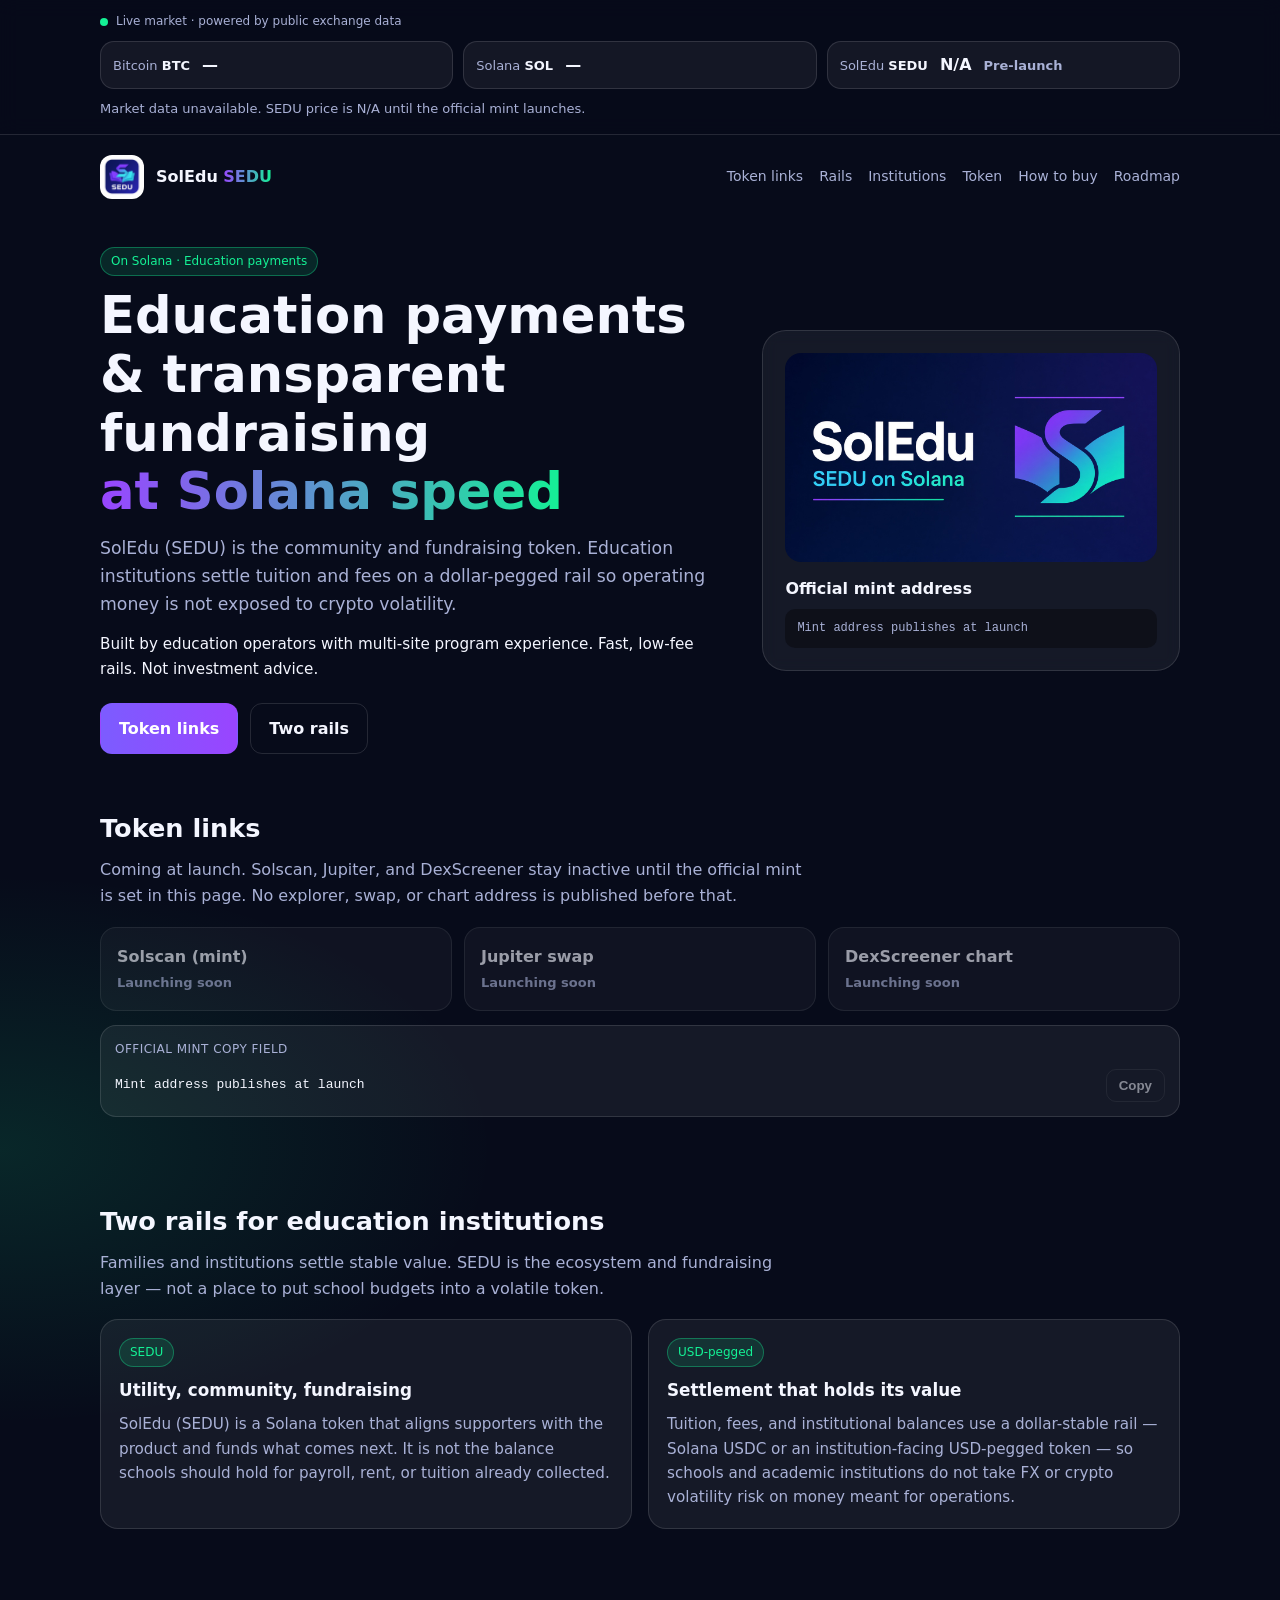
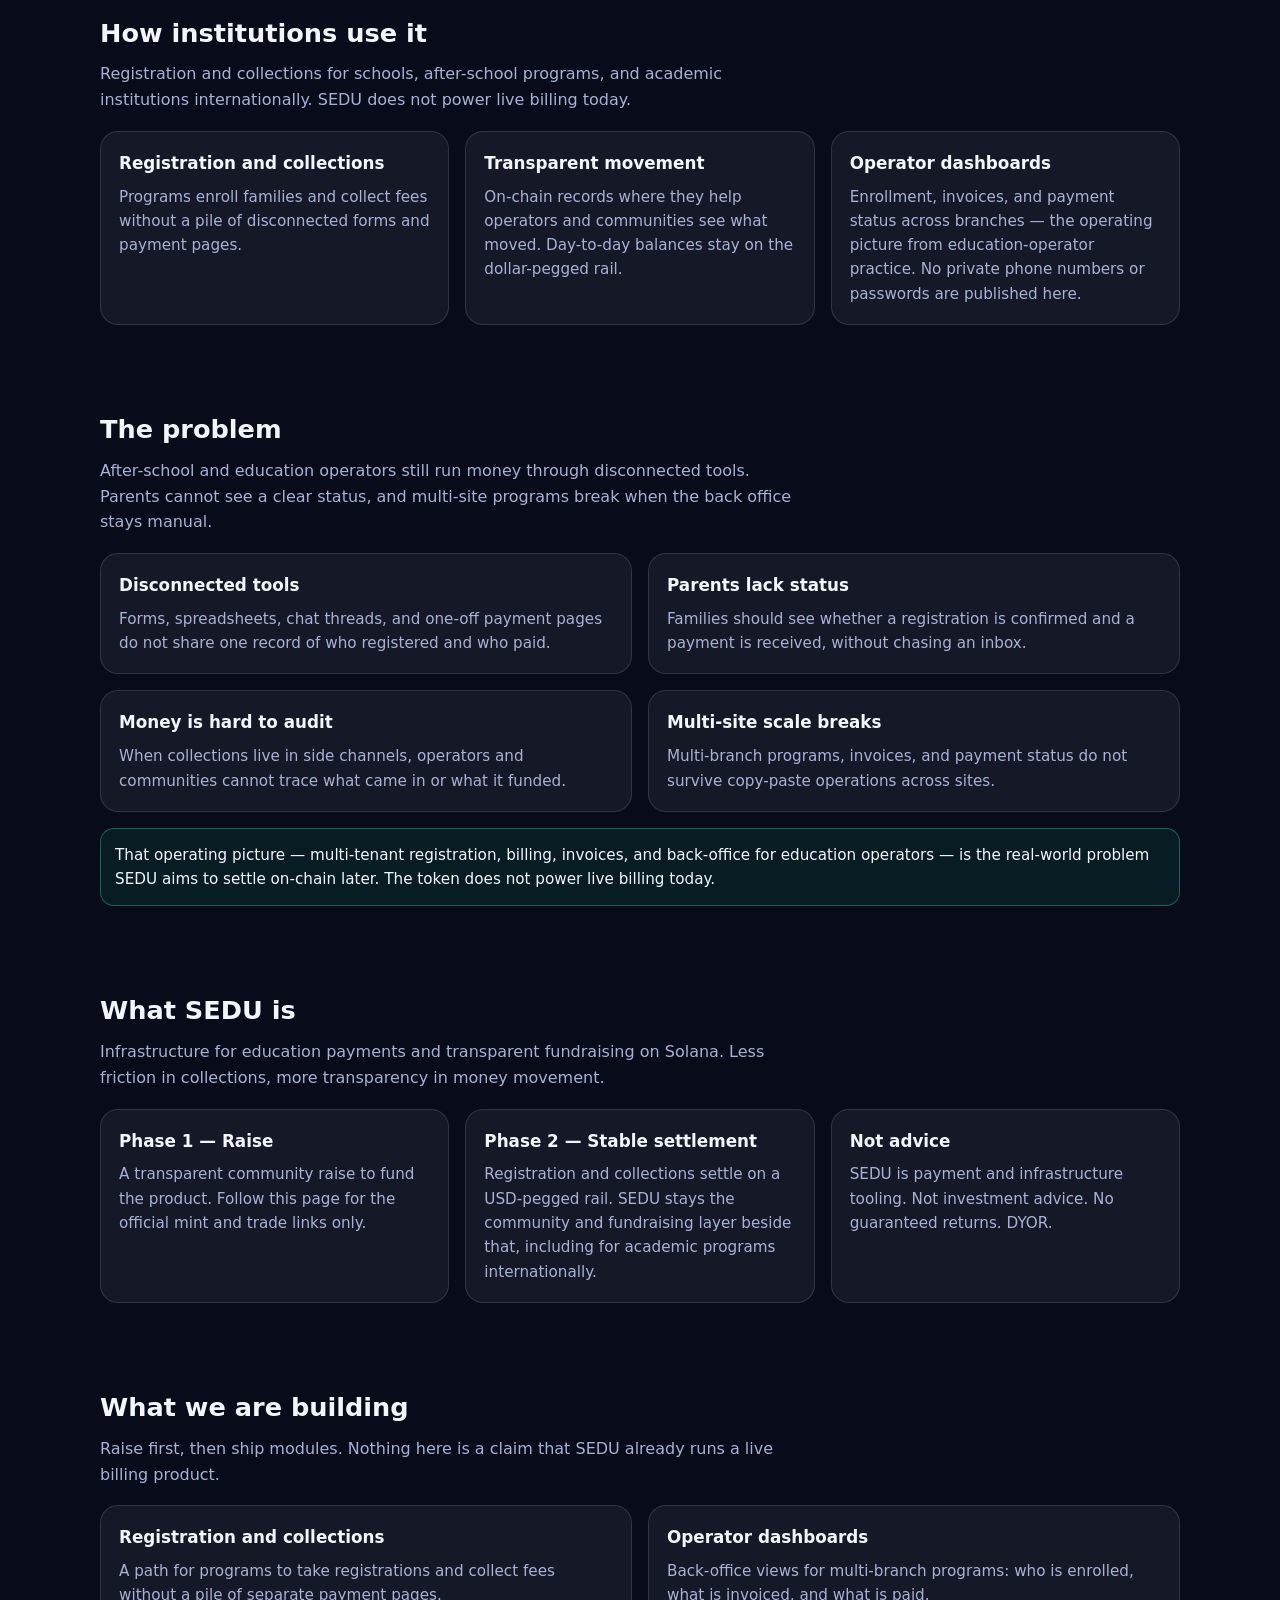
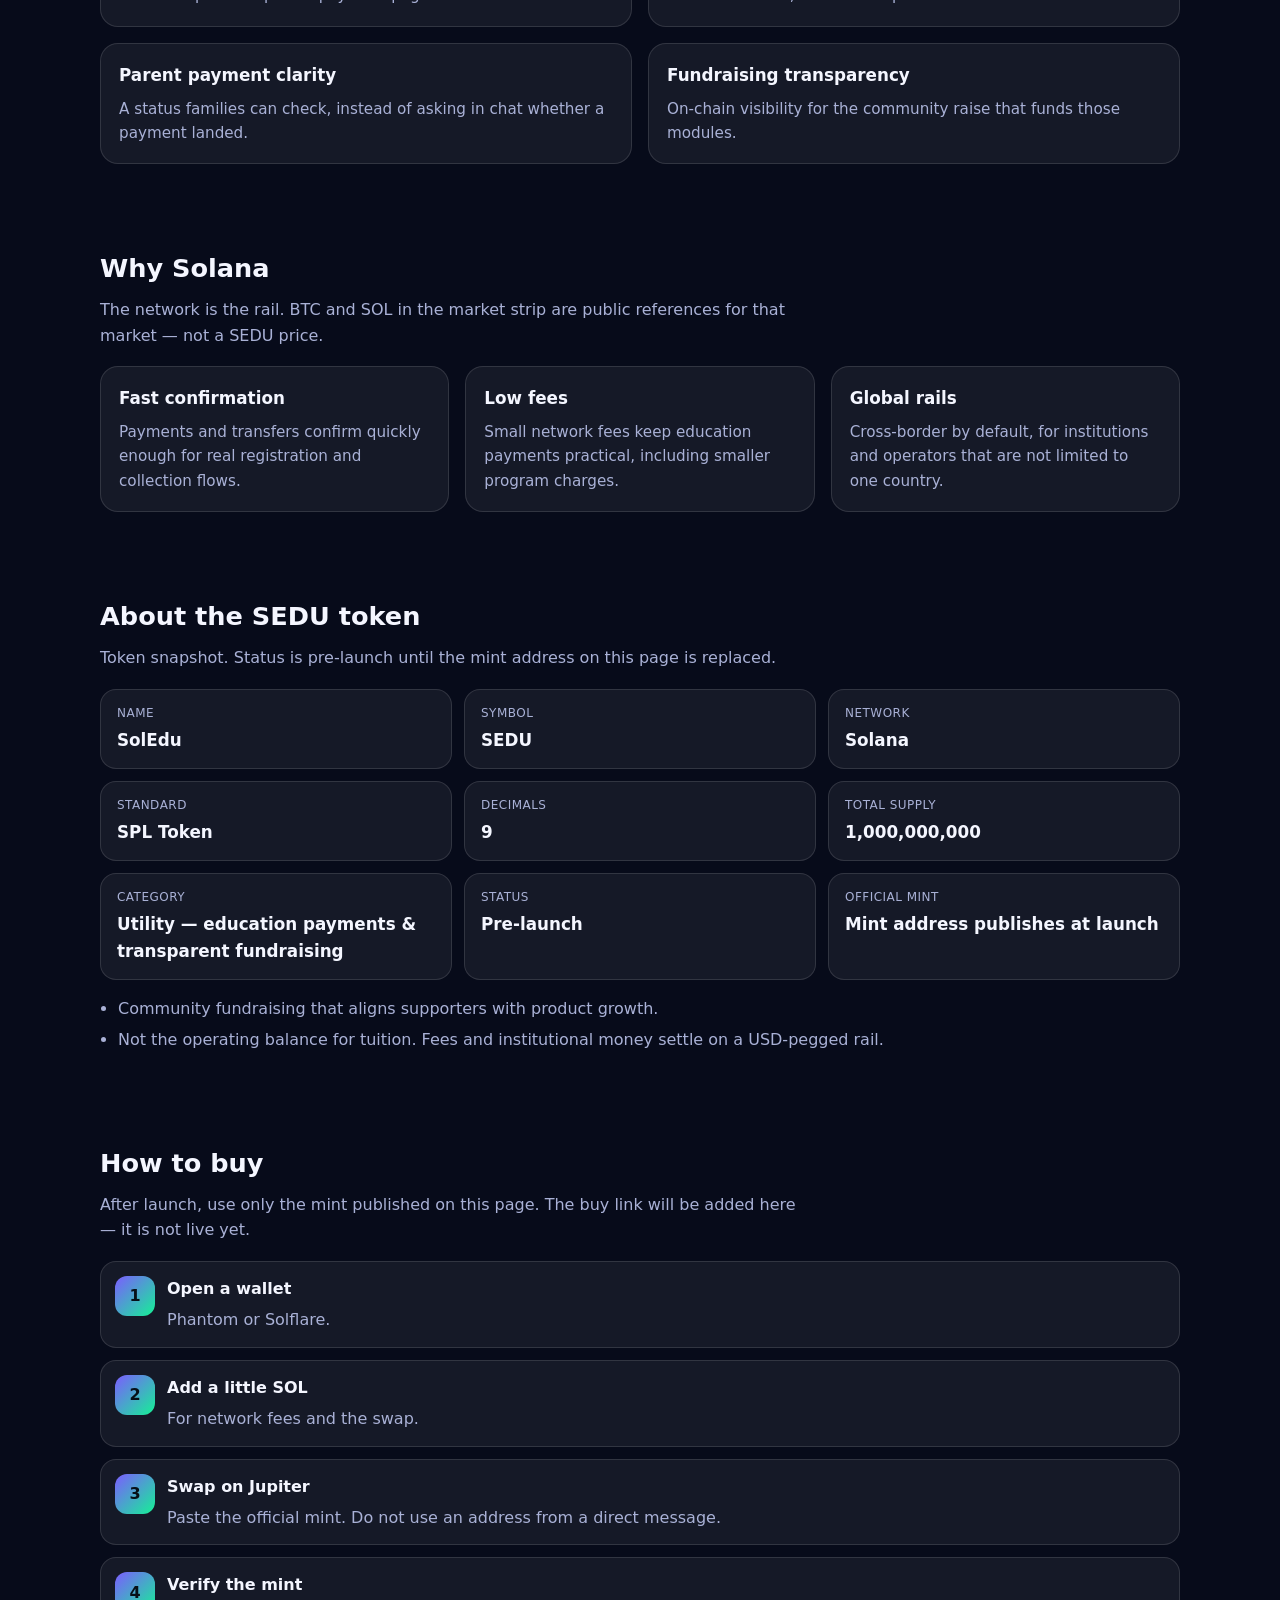
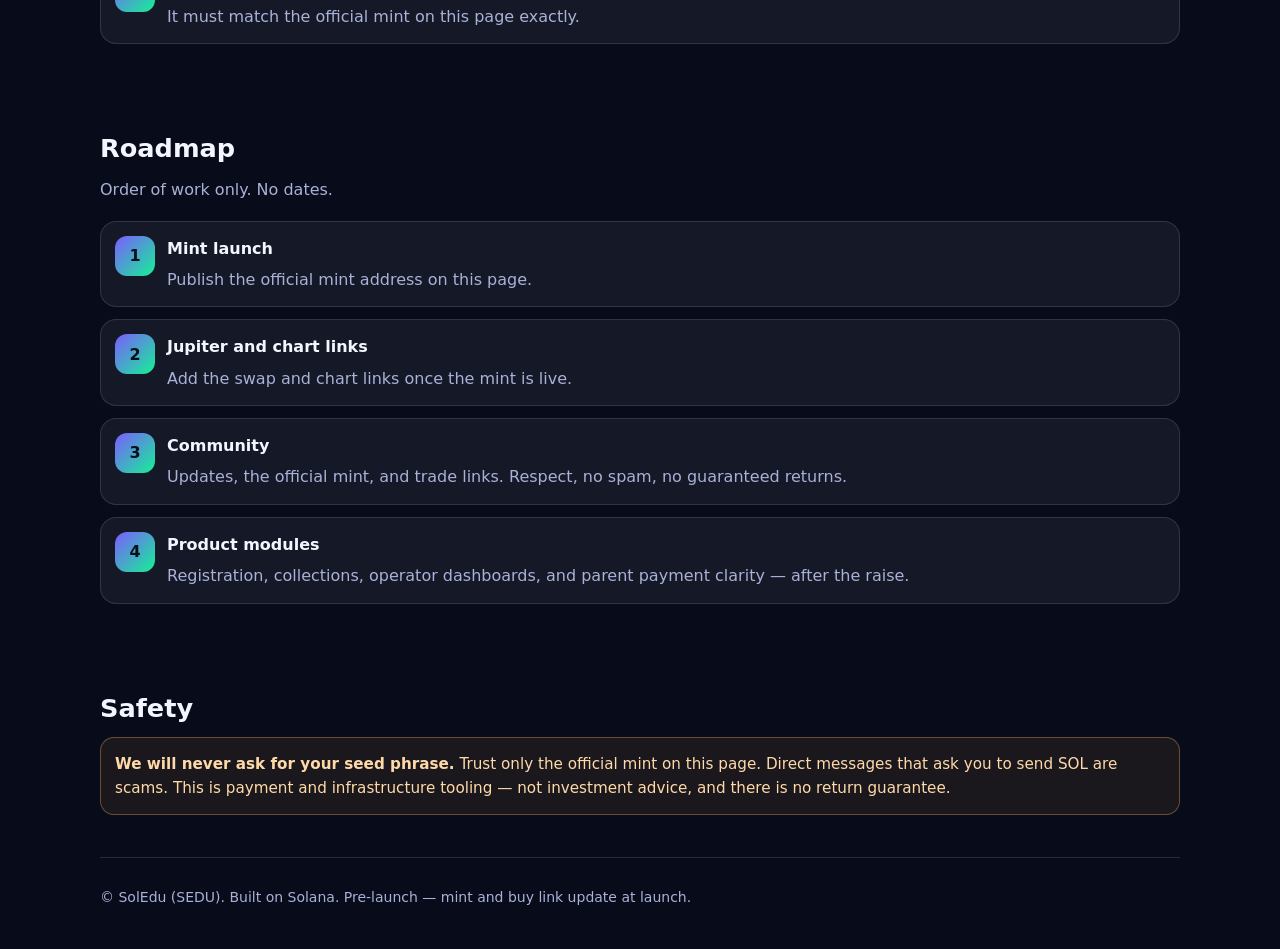
==== commit 043c9613: "Add disabled token-link slots and a dollar-pegged institution rail. Keep Solscan, Jupiter, and DexSc" ====
--- a/index.html
+++ b/index.html
@@ -165,8 +165,31 @@
       border: 1px solid rgba(20,241,149,.35); background: rgba(20,241,149,.08);
       border-radius: 14px; padding: 14px; font-size: 0.95rem; margin-top: 16px;
     }
+    .token-links { display: grid; grid-template-columns: repeat(3, 1fr); gap: 12px; }
+    .link-slot {
+      display: flex; flex-direction: column; align-items: flex-start; gap: 4px;
+      text-align: left; width: 100%;
+      background: var(--card); border: 1px solid var(--border); color: var(--text);
+      border-radius: 16px; padding: 16px; font: inherit; text-decoration: none;
+    }
+    .link-slot .slot-name { font-weight: 800; }
+    .link-slot .slot-state { color: var(--muted); font-size: 13px; font-weight: 600; }
+    .link-slot.is-disabled { opacity: 0.62; cursor: not-allowed; pointer-events: none; }
+    .mint-field {
+      margin-top: 14px; display: grid; grid-template-columns: 1fr auto; gap: 10px;
+      align-items: center; background: var(--card); border: 1px solid var(--border);
+      border-radius: 16px; padding: 14px;
+    }
+    .mint-field label { grid-column: 1 / -1; font-size: 12px; letter-spacing: .04em; text-transform: uppercase; color: var(--muted); }
+    .mint-field p { margin: 0; font-family: ui-monospace, SFMono-Regular, Menlo, Consolas, monospace; font-size: 13px; word-break: break-all; }
+    .mint-field button {
+      border: 1px solid var(--border); background: transparent; color: var(--text);
+      border-radius: 10px; padding: 8px 12px; font-weight: 700; cursor: pointer;
+    }
+    .mint-field button:disabled { opacity: 0.5; cursor: not-allowed; }
     @media (max-width: 860px) {
-      .hero, .ticker-row, .grid, .grid-2, .facts { grid-template-columns: 1fr; }
+      .hero, .ticker-row, .grid, .grid-2, .facts, .token-links { grid-template-columns: 1fr; }
+      .mint-field { grid-template-columns: 1fr; }
     }
   </style>
 </head>
@@ -206,12 +229,12 @@
         <span>SolEdu <span class="gradient">SEDU</span></span>
       </div>
       <nav>
-        <a href="#problem">Problem</a>
-        <a href="#product">Product</a>
+        <a href="#links">Token links</a>
+        <a href="#rails">Rails</a>
+        <a href="#institutions">Institutions</a>
         <a href="#token">Token</a>
+        <a href="#buy">How to buy</a>
         <a href="#roadmap">Roadmap</a>
-        <a href="#buy">How to buy</a>
-        <a href="#links">Links</a>
       </nav>
     </header>
 
@@ -219,17 +242,77 @@
       <div>
         <div class="pill">On Solana · Education payments</div>
         <h1>Education payments &amp; transparent fundraising<br /><span class="gradient">at Solana speed</span></h1>
-        <p class="lead">SolEdu (SEDU) is a Solana SPL utility token for education money flows — on-chain settlement for payments and transparent fundraising between families, institutions, and operators.</p>
+        <p class="lead">SolEdu (SEDU) is the community and fundraising token. Education institutions settle tuition and fees on a dollar-pegged rail so operating money is not exposed to crypto volatility.</p>
         <p class="credit">Built by education operators with multi-site program experience. Fast, low-fee rails. Not investment advice.</p>
         <div class="cta">
-          <a class="btn btn-primary" href="#buy">Buy (soon)</a>
-          <a class="btn btn-ghost" href="#links">Chart / Community</a>
+          <a class="btn btn-primary" href="#links">Token links</a>
+          <a class="btn btn-ghost" href="#rails">Two rails</a>
         </div>
       </div>
       <div class="hero-card">
         <img class="banner" src="banner.png" alt="SolEdu banner" />
         <div><strong>Official mint address</strong></div>
-        <p class="mint" id="mint">MINT_ADDRESS — updates at launch</p>
+        <p class="mint" id="mint">Mint address publishes at launch</p>
+      </div>
+    </section>
+
+    <section id="links">
+      <h2>Token links</h2>
+      <p class="sub">Coming at launch. Solscan, Jupiter, and DexScreener stay inactive until the official mint is set in this page. No explorer, swap, or chart address is published before that.</p>
+      <div class="token-links">
+        <a class="link-slot is-disabled" id="link-solscan" aria-disabled="true">
+          <span class="slot-name">Solscan (mint)</span>
+          <span class="slot-state">Launching soon</span>
+        </a>
+        <a class="link-slot is-disabled" id="link-jupiter" aria-disabled="true">
+          <span class="slot-name">Jupiter swap</span>
+          <span class="slot-state">Launching soon</span>
+        </a>
+        <a class="link-slot is-disabled" id="link-dex" aria-disabled="true">
+          <span class="slot-name">DexScreener chart</span>
+          <span class="slot-state">Launching soon</span>
+        </a>
+      </div>
+      <div class="mint-field">
+        <label for="mint-display">Official mint copy field</label>
+        <p id="mint-display">Mint address publishes at launch</p>
+        <button type="button" id="mint-copy" disabled>Copy</button>
+      </div>
+    </section>
+
+    <section id="rails">
+      <h2>Two rails for education institutions</h2>
+      <p class="sub">Families and institutions settle stable value. SEDU is the ecosystem and fundraising layer — not a place to put school budgets into a volatile token.</p>
+      <div class="grid-2">
+        <div class="card">
+          <div class="pill">SEDU</div>
+          <h3>Utility, community, fundraising</h3>
+          <p>SolEdu (SEDU) is a Solana token that aligns supporters with the product and funds what comes next. It is not the balance schools should hold for payroll, rent, or tuition already collected.</p>
+        </div>
+        <div class="card">
+          <div class="pill">USD-pegged</div>
+          <h3>Settlement that holds its value</h3>
+          <p>Tuition, fees, and institutional balances use a dollar-stable rail — Solana USDC or an institution-facing USD-pegged token — so schools and academic institutions do not take FX or crypto volatility risk on money meant for operations.</p>
+        </div>
+      </div>
+    </section>
+
+    <section id="institutions">
+      <h2>How institutions use it</h2>
+      <p class="sub">Registration and collections for schools, after-school programs, and academic institutions internationally. SEDU does not power live billing today.</p>
+      <div class="grid">
+        <div class="card">
+          <h3>Registration and collections</h3>
+          <p>Programs enroll families and collect fees without a pile of disconnected forms and payment pages.</p>
+        </div>
+        <div class="card">
+          <h3>Transparent movement</h3>
+          <p>On-chain records where they help operators and communities see what moved. Day-to-day balances stay on the dollar-pegged rail.</p>
+        </div>
+        <div class="card">
+          <h3>Operator dashboards</h3>
+          <p>Enrollment, invoices, and payment status across branches — the operating picture from education-operator practice. No private phone numbers or passwords are published here.</p>
+        </div>
       </div>
     </section>
 
@@ -266,8 +349,8 @@
           <p>A transparent community raise to fund the product. Follow this page for the official mint and trade links only.</p>
         </div>
         <div class="card">
-          <h3>Phase 2 — Rails</h3>
-          <p>Later settlement for registration and collections between families, schools and other institutions, and operators — including academic programs internationally.</p>
+          <h3>Phase 2 — Stable settlement</h3>
+          <p>Registration and collections settle on a USD-pegged rail. SEDU stays the community and fundraising layer beside that, including for academic programs internationally.</p>
         </div>
         <div class="card">
           <h3>Not advice</h3>
@@ -330,11 +413,11 @@
         <div class="fact"><span>Total supply</span><strong>1,000,000,000</strong></div>
         <div class="fact"><span>Category</span><strong>Utility — education payments &amp; transparent fundraising</strong></div>
         <div class="fact"><span>Status</span><strong>Pre-launch</strong></div>
-        <div class="fact"><span>Official mint</span><strong>MINT_ADDRESS — updates at launch</strong></div>
+        <div class="fact"><span>Official mint</span><strong id="mint-fact">Mint address publishes at launch</strong></div>
       </div>
       <ul class="uses">
-        <li>Community fundraising to fund the product.</li>
-        <li>Later settlement rails for registration and collections between families, institutions, and operators.</li>
+        <li>Community fundraising that aligns supporters with product growth.</li>
+        <li>Not the operating balance for tuition. Fees and institutional money settle on a USD-pegged rail.</li>
       </ul>
     </section>
 
@@ -409,25 +492,6 @@
       </div>
     </section>
 
-    <section id="links">
-      <h2>Official links</h2>
-      <p class="sub">Placeholders until launch. We will not point these at an unofficial mint.</p>
-      <div class="grid">
-        <div class="card">
-          <h3>Jupiter</h3>
-          <p id="link-jupiter">Coming soon</p>
-        </div>
-        <div class="card">
-          <h3>DexScreener</h3>
-          <p id="link-dex">Coming soon</p>
-        </div>
-        <div class="card">
-          <h3>Explorer</h3>
-          <p id="link-explorer">Coming soon</p>
-        </div>
-      </div>
-    </section>
-
     <footer>
       <div>© SolEdu (SEDU). Built on Solana. Pre-launch — mint and buy link update at launch.</div>
     </footer>
@@ -435,6 +499,7 @@
 
   <script>
     (function () {
+      const MINT = "";
       var BINANCE = "https://data-api.binance.vision/api/v3/ticker/24hr?symbol=";
       var GECKO = "https://api.coingecko.com/api/v3/simple/price?ids=bitcoin,solana&vs_currencies=usd&include_24hr_change=true";
       var hasQuote = false;
@@ -557,6 +622,51 @@
         }).catch(unavailable);
       }
 
+      function liveMint(value) {
+        var mint = String(value || "").trim();
+        if (!/^[1-9A-HJ-NP-Za-km-z]{32,44}$/.test(mint)) return "";
+        return mint;
+      }
+
+      function setSlot(id, href, state) {
+        var el = document.getElementById(id);
+        el.querySelector(".slot-state").textContent = state;
+        if (href) {
+          el.href = href;
+          el.target = "_blank";
+          el.rel = "noopener noreferrer";
+          el.classList.remove("is-disabled");
+          el.removeAttribute("aria-disabled");
+        } else {
+          el.removeAttribute("href");
+          el.classList.add("is-disabled");
+          el.setAttribute("aria-disabled", "true");
+        }
+      }
+
+      function applyMint() {
+        var mint = liveMint(MINT);
+        var label = mint || "Mint address publishes at launch";
+        document.getElementById("mint").textContent = label;
+        document.getElementById("mint-display").textContent = label;
+        document.getElementById("mint-fact").textContent = label;
+        var copyBtn = document.getElementById("mint-copy");
+        copyBtn.disabled = !mint;
+        copyBtn.onclick = function () {
+          if (mint && navigator.clipboard) navigator.clipboard.writeText(mint);
+        };
+        if (mint) {
+          setSlot("link-solscan", "https://solscan.io/token/" + mint, "Open");
+          setSlot("link-jupiter", "https://jup.ag/swap/SOL-" + mint, "Open");
+          setSlot("link-dex", "https://dexscreener.com/solana/" + mint, "Open");
+        } else {
+          setSlot("link-solscan", "", "Launching soon");
+          setSlot("link-jupiter", "", "Launching soon");
+          setSlot("link-dex", "", "Launching soon");
+        }
+      }
+
+      applyMint();
       refresh();
       setInterval(refresh, 45000);
     })();
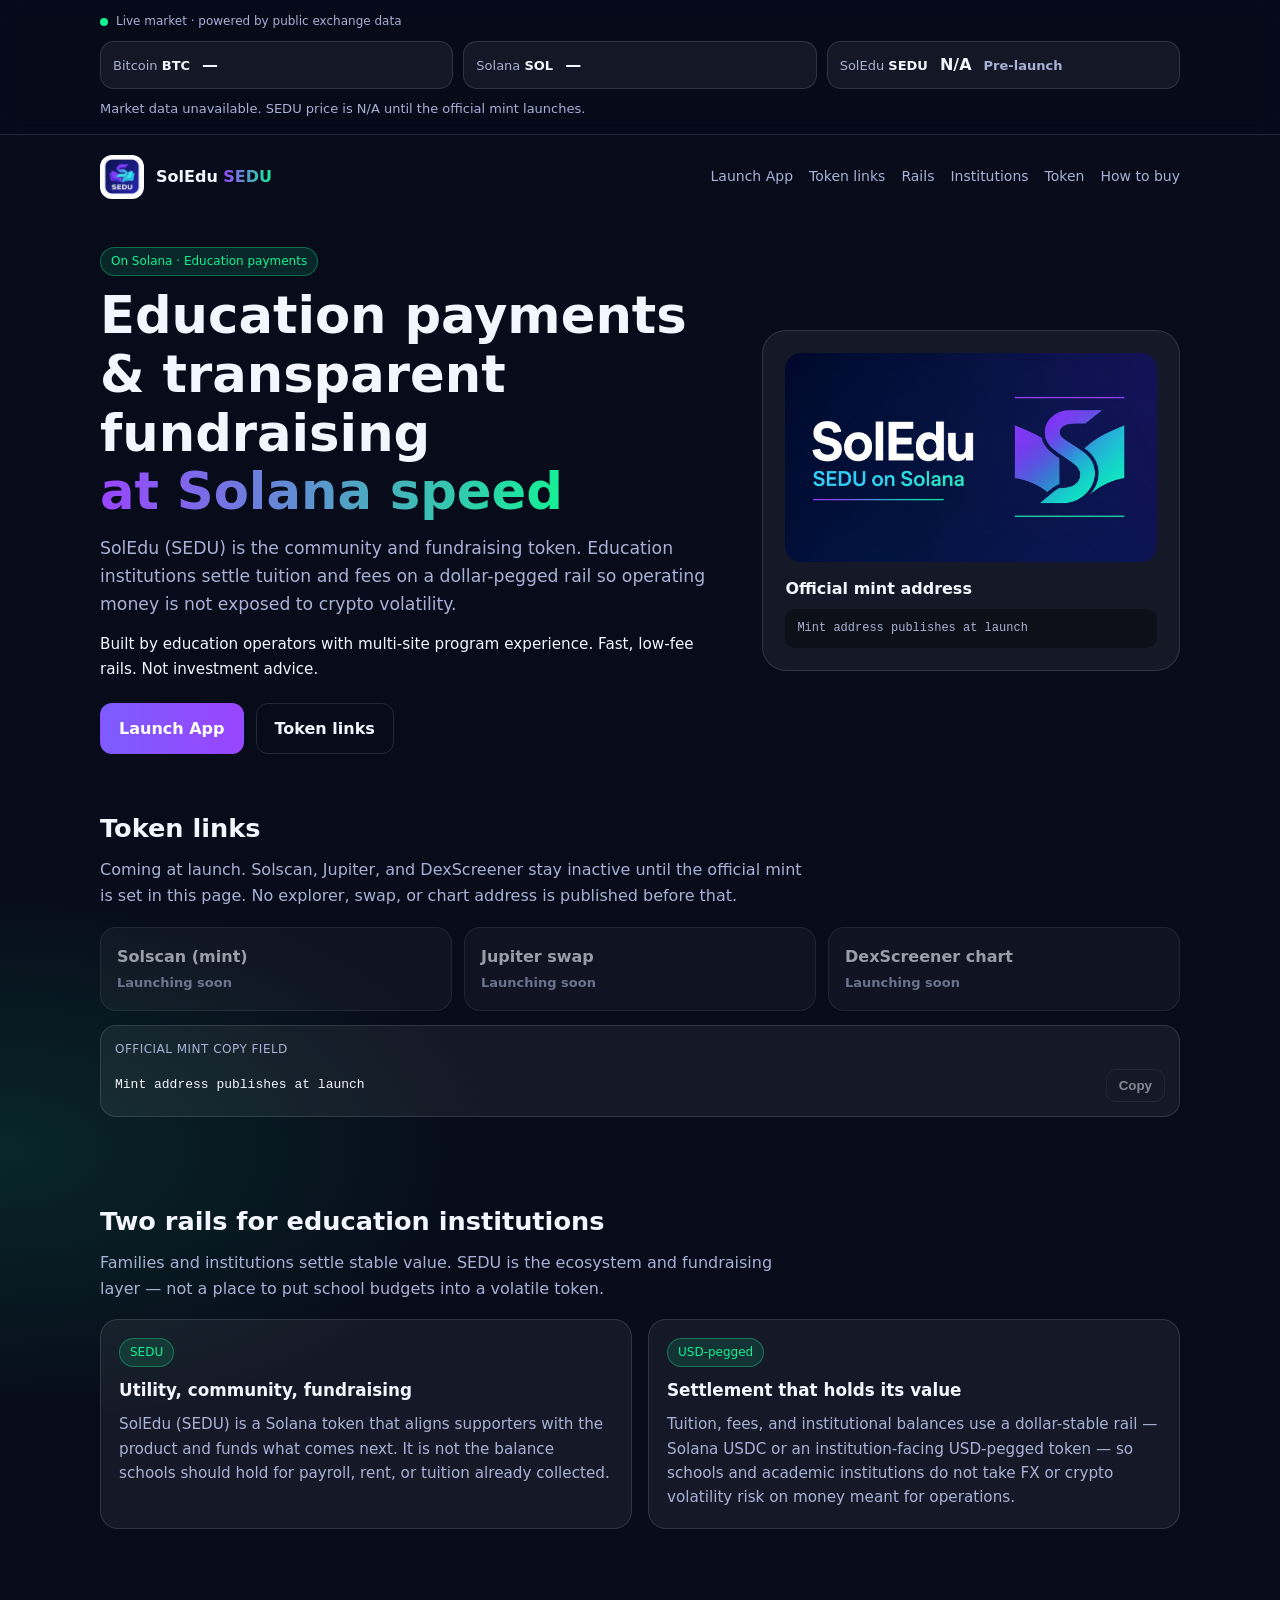
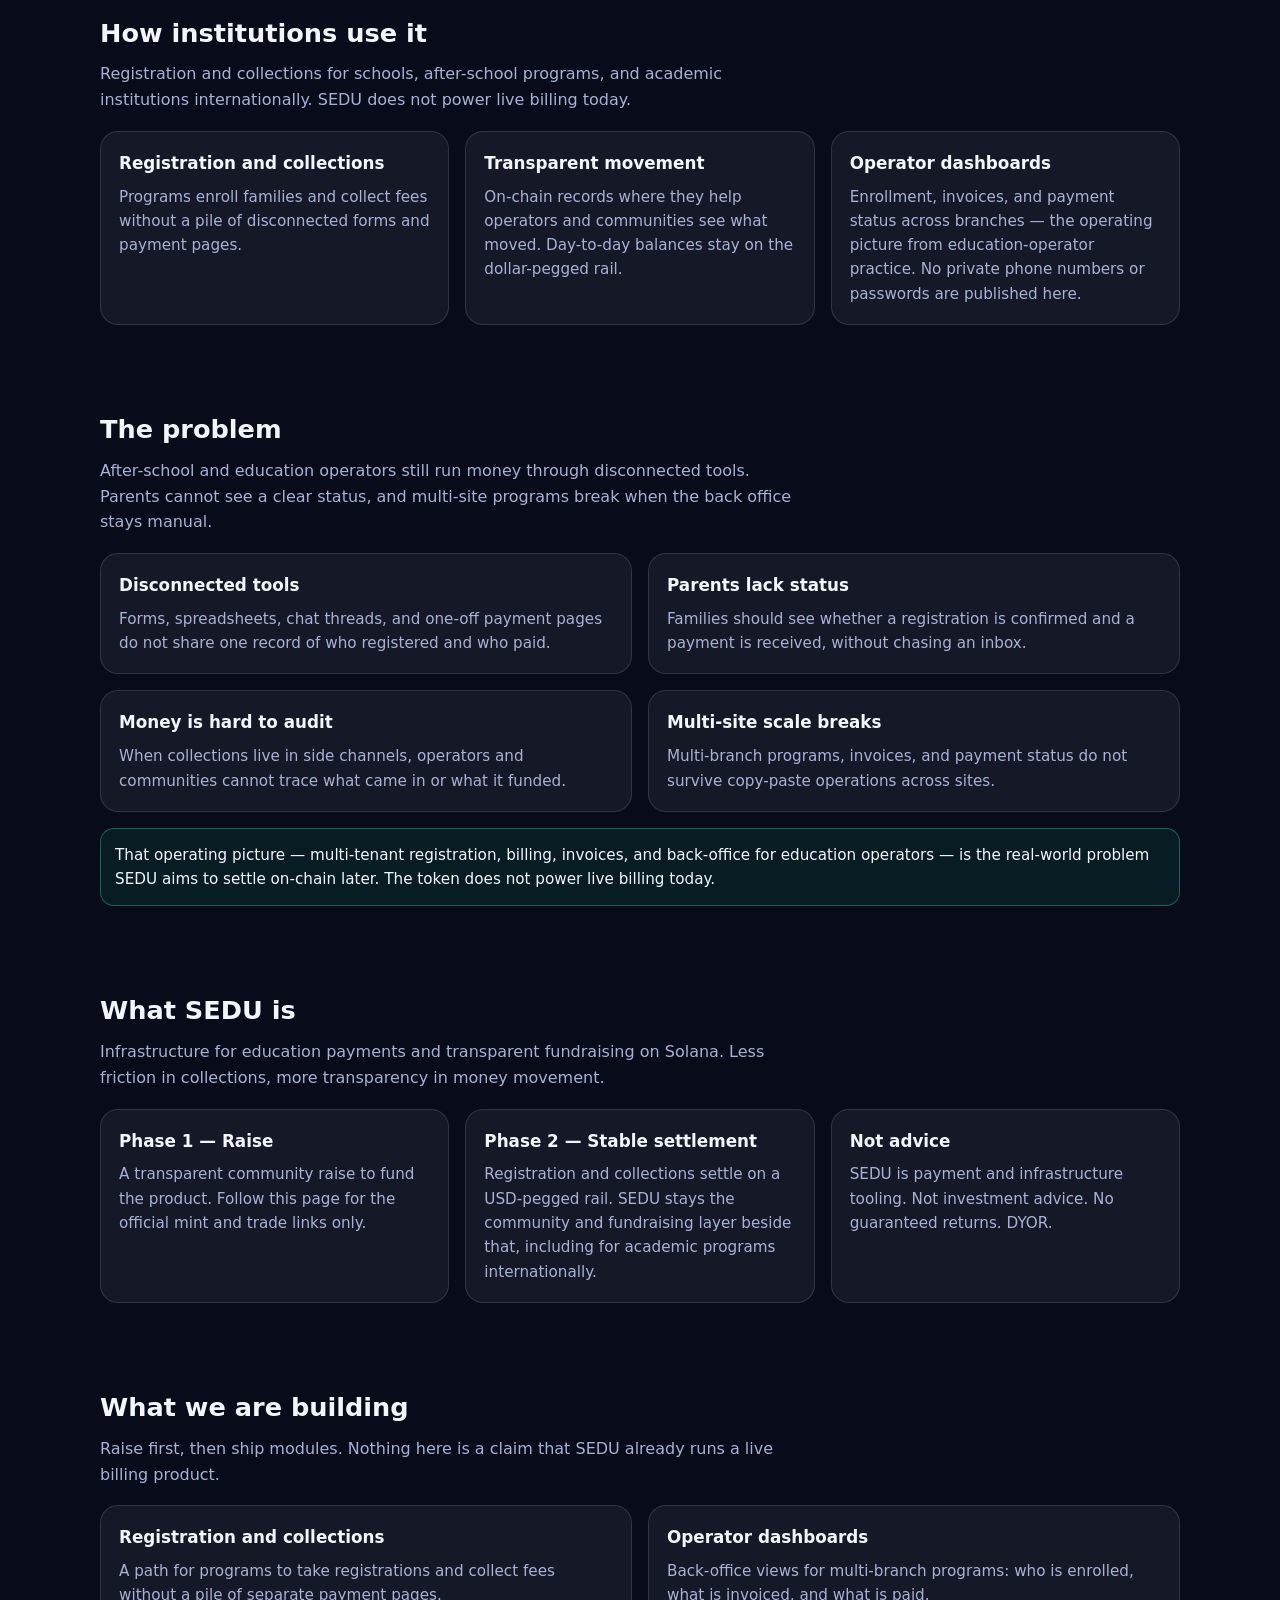
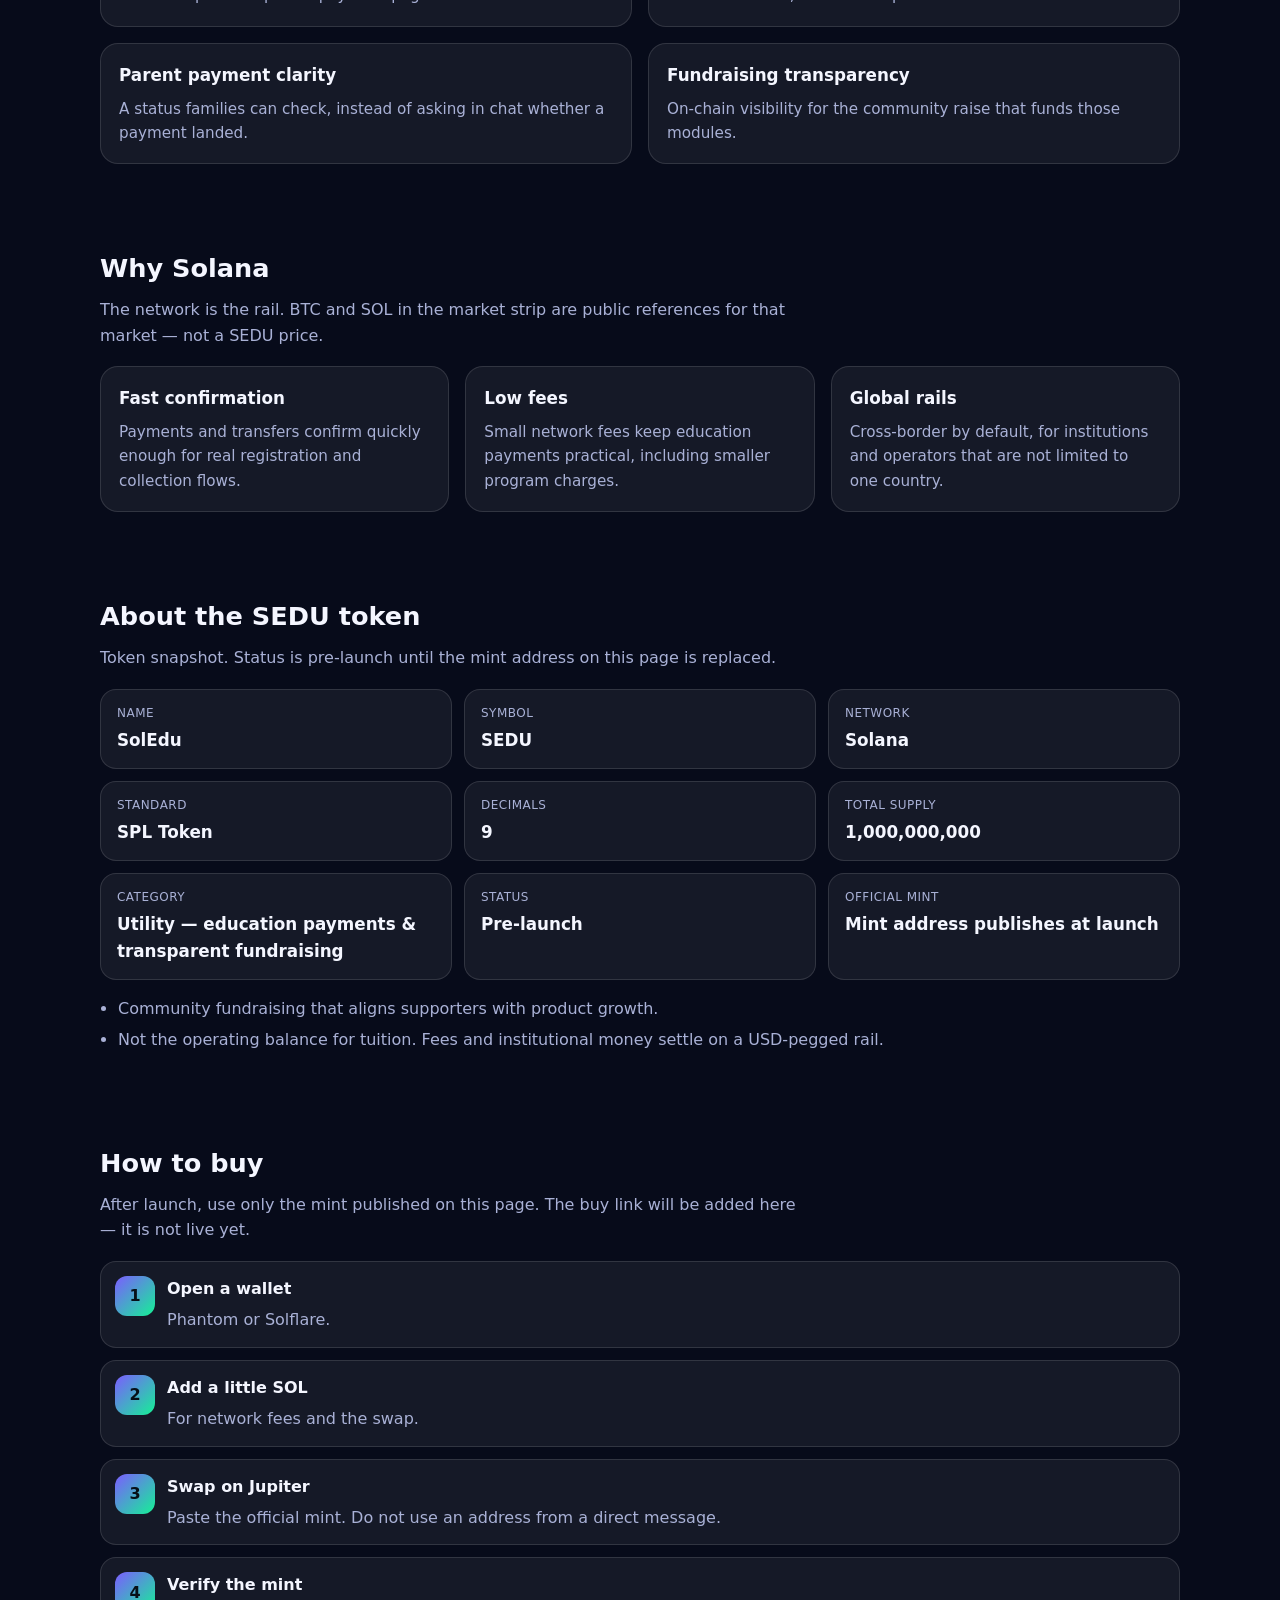
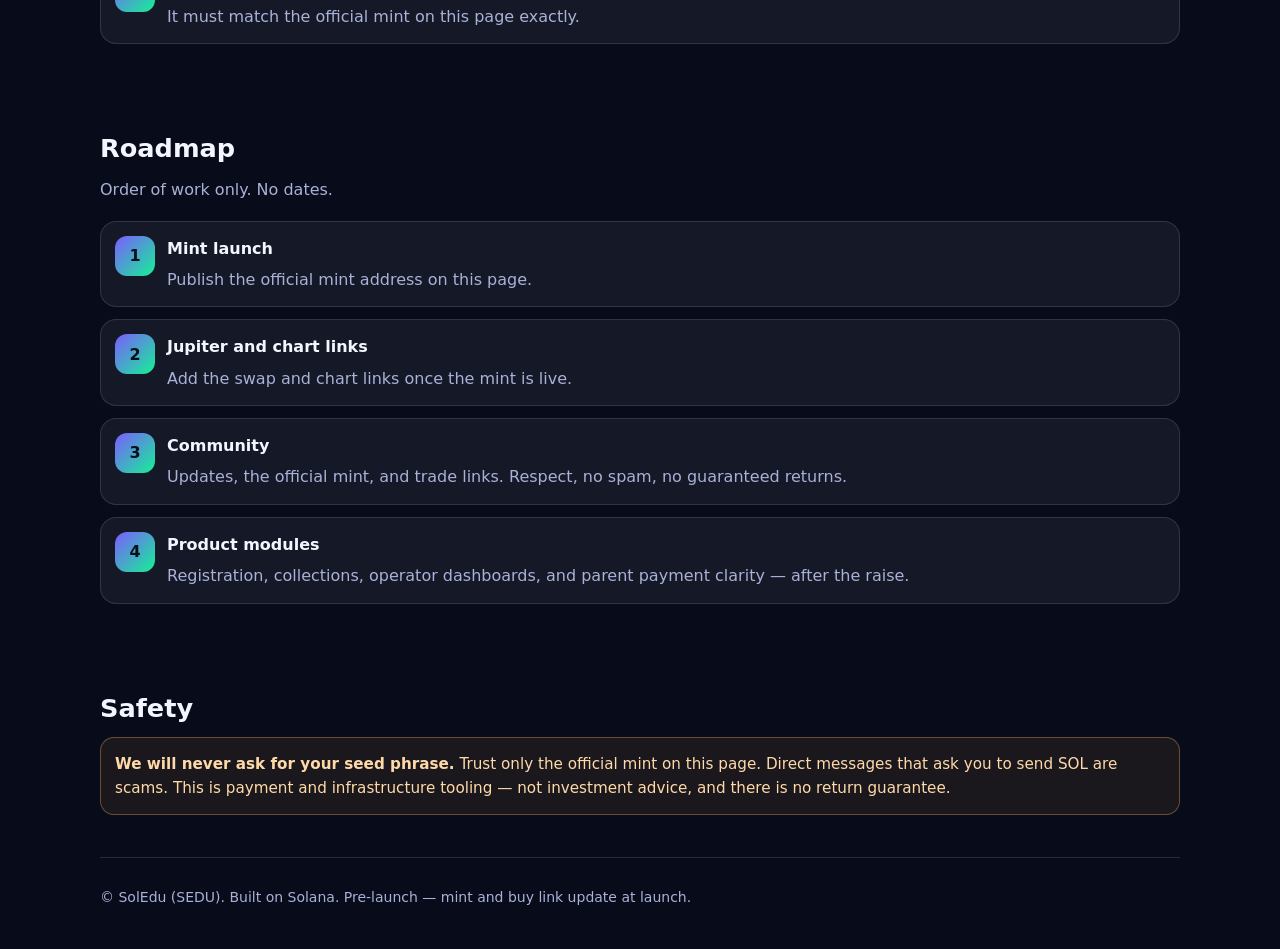
==== commit 02d38ca7: "Add a pre-launch SolEdu Launch App to the static site. Link it from the landing page and keep Solsca" ====
--- a/index.html
+++ b/index.html
@@ -229,12 +229,12 @@
         <span>SolEdu <span class="gradient">SEDU</span></span>
       </div>
       <nav>
+        <a href="launch.html">Launch App</a>
         <a href="#links">Token links</a>
         <a href="#rails">Rails</a>
         <a href="#institutions">Institutions</a>
         <a href="#token">Token</a>
         <a href="#buy">How to buy</a>
-        <a href="#roadmap">Roadmap</a>
       </nav>
     </header>
 
@@ -245,8 +245,8 @@
         <p class="lead">SolEdu (SEDU) is the community and fundraising token. Education institutions settle tuition and fees on a dollar-pegged rail so operating money is not exposed to crypto volatility.</p>
         <p class="credit">Built by education operators with multi-site program experience. Fast, low-fee rails. Not investment advice.</p>
         <div class="cta">
-          <a class="btn btn-primary" href="#links">Token links</a>
-          <a class="btn btn-ghost" href="#rails">Two rails</a>
+          <a class="btn btn-primary" href="launch.html">Launch App</a>
+          <a class="btn btn-ghost" href="#links">Token links</a>
         </div>
       </div>
       <div class="hero-card">
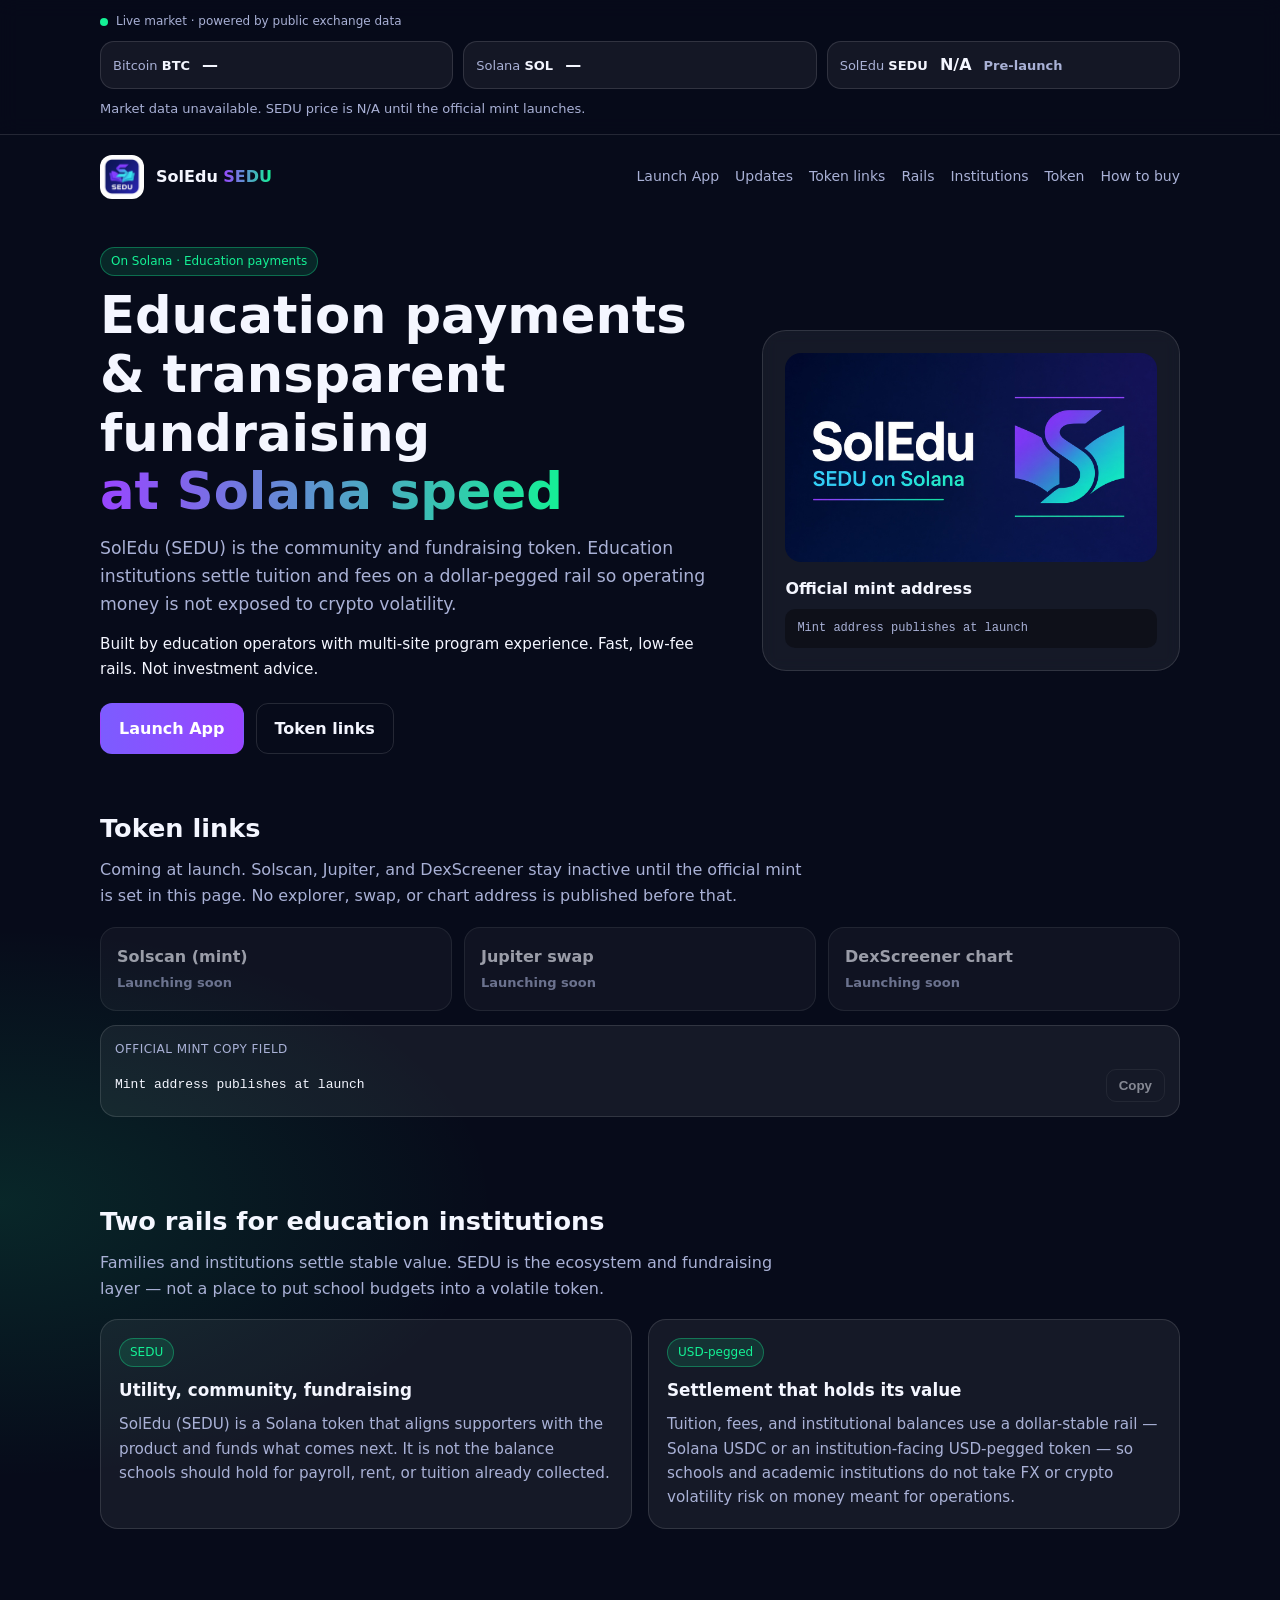
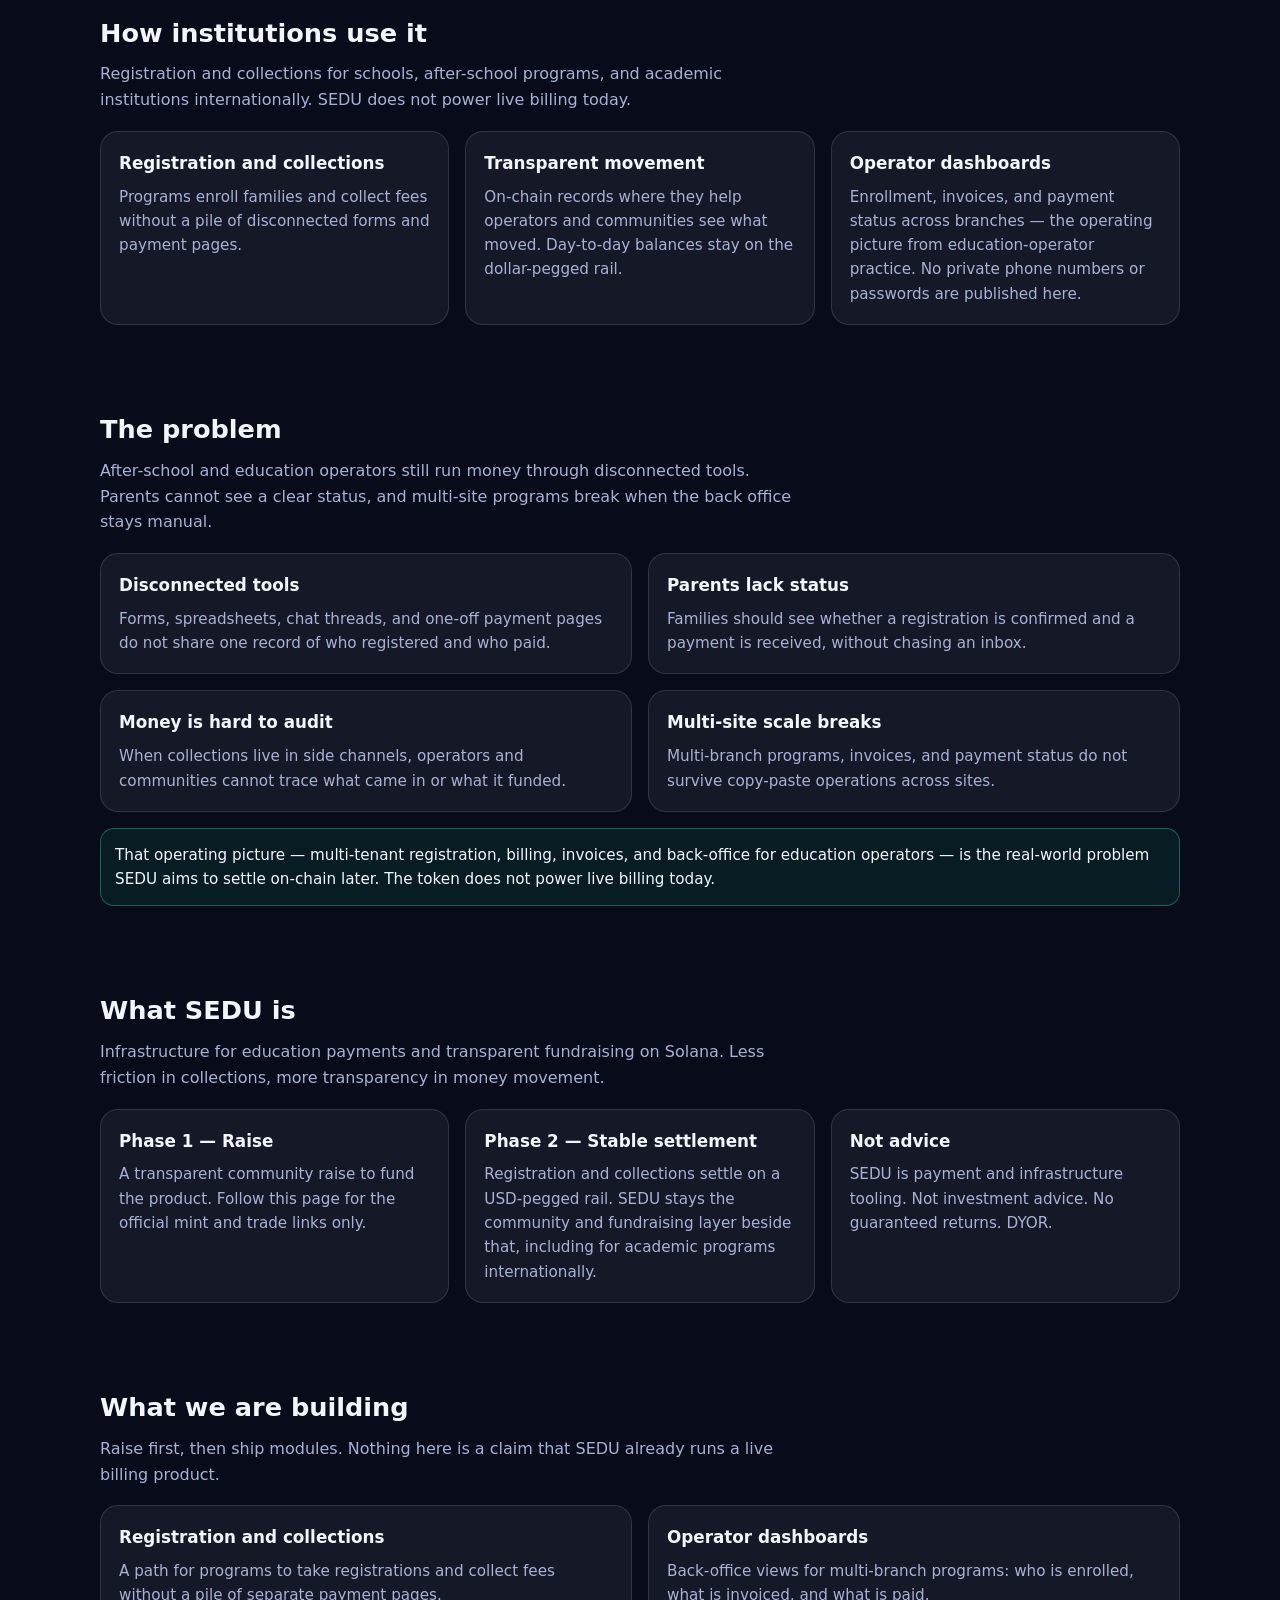
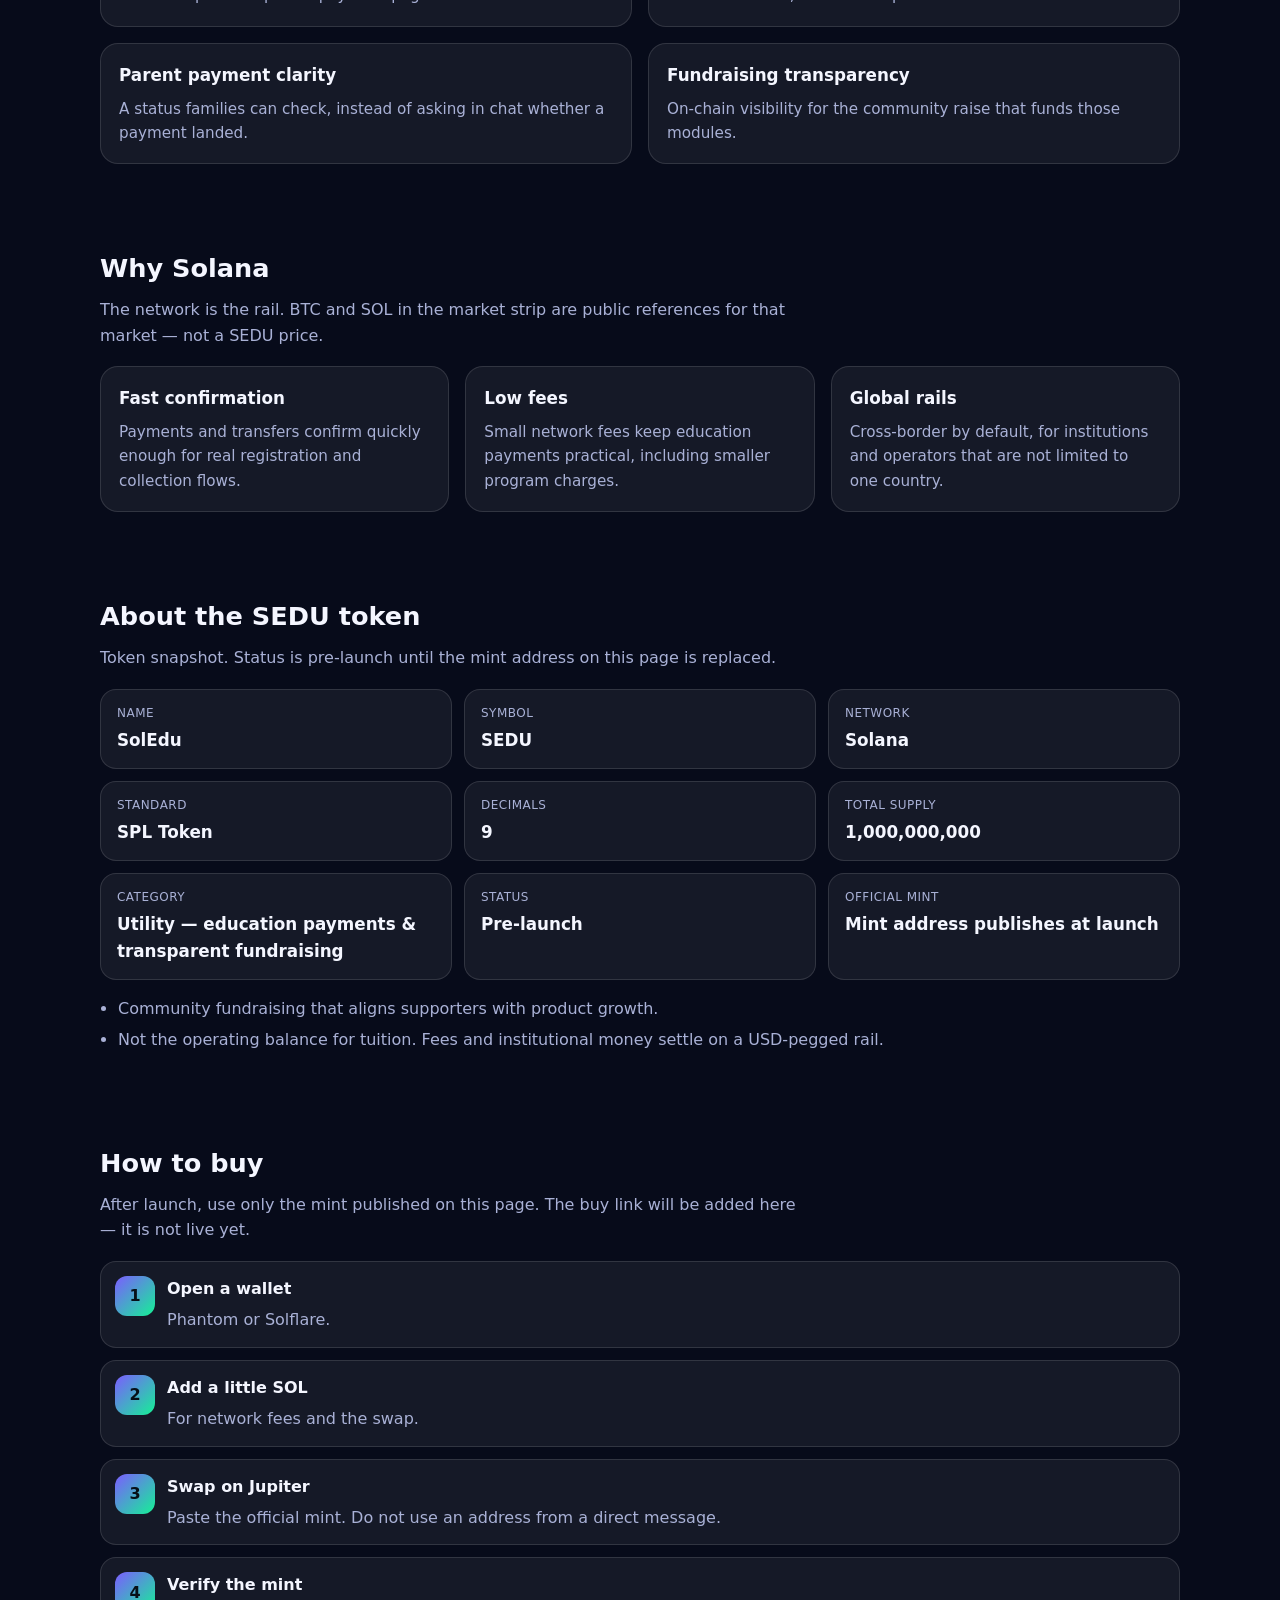
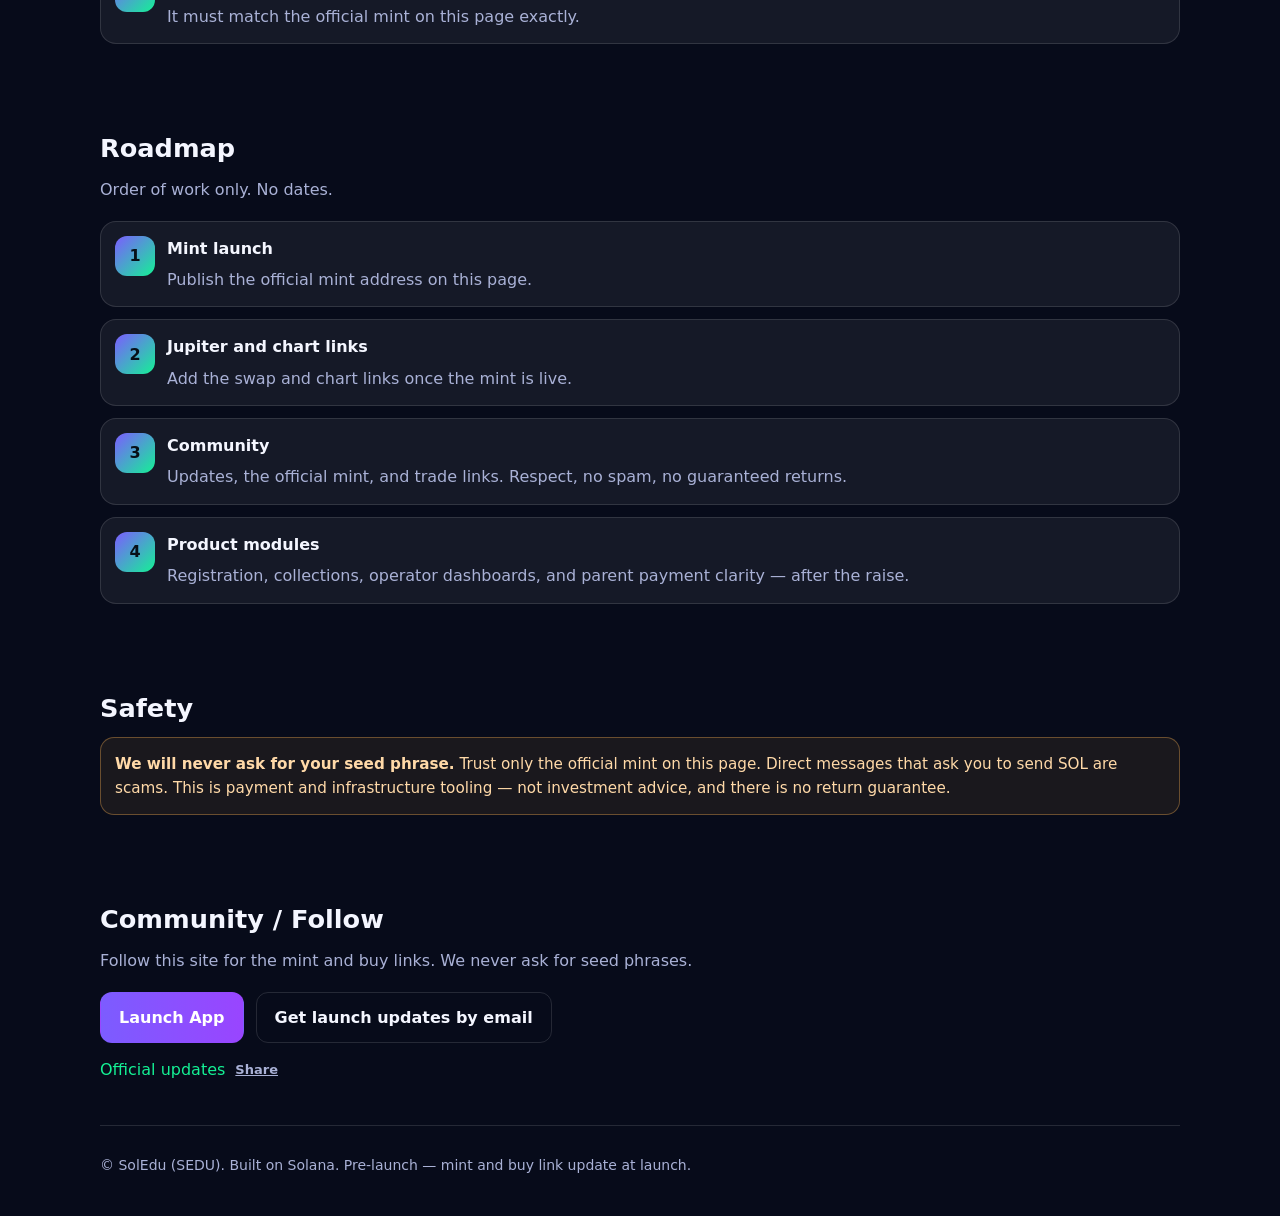
==== commit baf9aca1: "Add community follow actions and an official updates page. Let visitors email for launch notices, sh" ====
--- a/index.html
+++ b/index.html
@@ -161,6 +161,12 @@
       border: 1px solid rgba(255,180,80,.35); background: rgba(255,180,80,.08);
       color: #ffd9a8; border-radius: 14px; padding: 14px; font-size: 0.95rem;
     }
+    .share-row { display: flex; flex-wrap: wrap; align-items: center; gap: 10px; margin-top: 14px; }
+    .share-btn {
+      border: 0; background: transparent; color: var(--muted); font: inherit;
+      font-size: 13px; font-weight: 700; cursor: pointer; padding: 0; text-decoration: underline;
+    }
+    .share-status { color: var(--muted); font-size: 13px; }
     .note {
       border: 1px solid rgba(20,241,149,.35); background: rgba(20,241,149,.08);
       border-radius: 14px; padding: 14px; font-size: 0.95rem; margin-top: 16px;
@@ -230,6 +236,7 @@
       </div>
       <nav>
         <a href="launch.html">Launch App</a>
+        <a href="updates.html">Updates</a>
         <a href="#links">Token links</a>
         <a href="#rails">Rails</a>
         <a href="#institutions">Institutions</a>
@@ -489,6 +496,20 @@
         <strong>We will never ask for your seed phrase.</strong>
         Trust only the official mint on this page. Direct messages that ask you to send SOL are scams.
         This is payment and infrastructure tooling — not investment advice, and there is no return guarantee.
+      </div>
+    </section>
+
+    <section id="community">
+      <h2>Community / Follow</h2>
+      <p class="sub">Follow this site for the mint and buy links. We never ask for seed phrases.</p>
+      <div class="cta">
+        <a class="btn btn-primary" href="launch.html">Launch App</a>
+        <a class="btn btn-ghost" href="mailto:amitai3386@gmail.com?subject=SEDU%20updates%20-%20add%20me">Get launch updates by email</a>
+      </div>
+      <div class="share-row">
+        <a href="updates.html">Official updates</a>
+        <button type="button" class="share-btn" id="share-launch">Share</button>
+        <span class="share-status" id="share-status" role="status"></span>
       </div>
     </section>
 
@@ -669,6 +690,26 @@
       applyMint();
       refresh();
       setInterval(refresh, 45000);
+
+      var shareBtn = document.getElementById("share-launch");
+      var shareStatus = document.getElementById("share-status");
+      var shareUrl = "https://amitailevi.github.io/edupay-landing/launch.html";
+      shareBtn.addEventListener("click", function () {
+        var payload = { title: "SolEdu (SEDU) Launch App", text: "Official SolEdu launch page. Mint and buy links publish here.", url: shareUrl };
+        if (navigator.share) {
+          navigator.share(payload).catch(function () {});
+          return;
+        }
+        if (navigator.clipboard) {
+          navigator.clipboard.writeText(shareUrl).then(function () {
+            shareStatus.textContent = "Launch App link copied.";
+          }).catch(function () {
+            shareStatus.textContent = shareUrl;
+          });
+          return;
+        }
+        shareStatus.textContent = shareUrl;
+      });
     })();
   </script>
 </body>
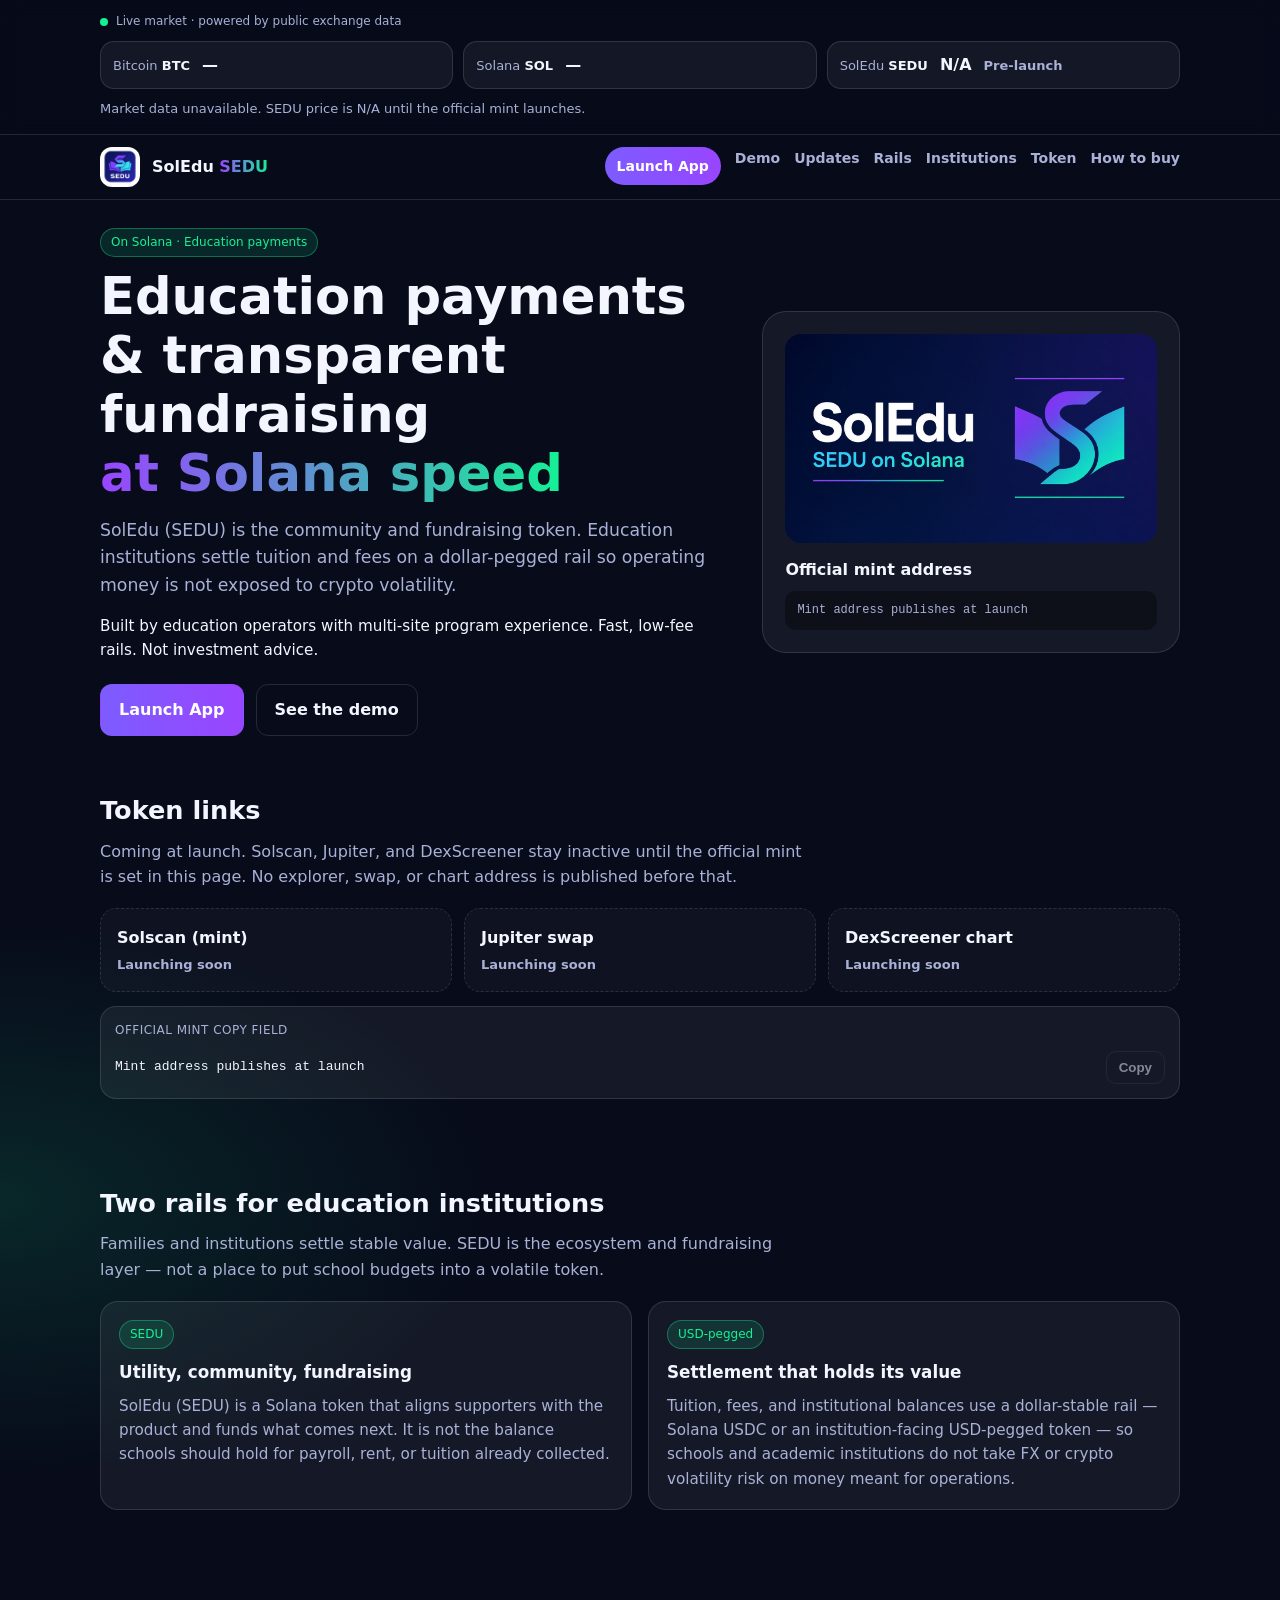
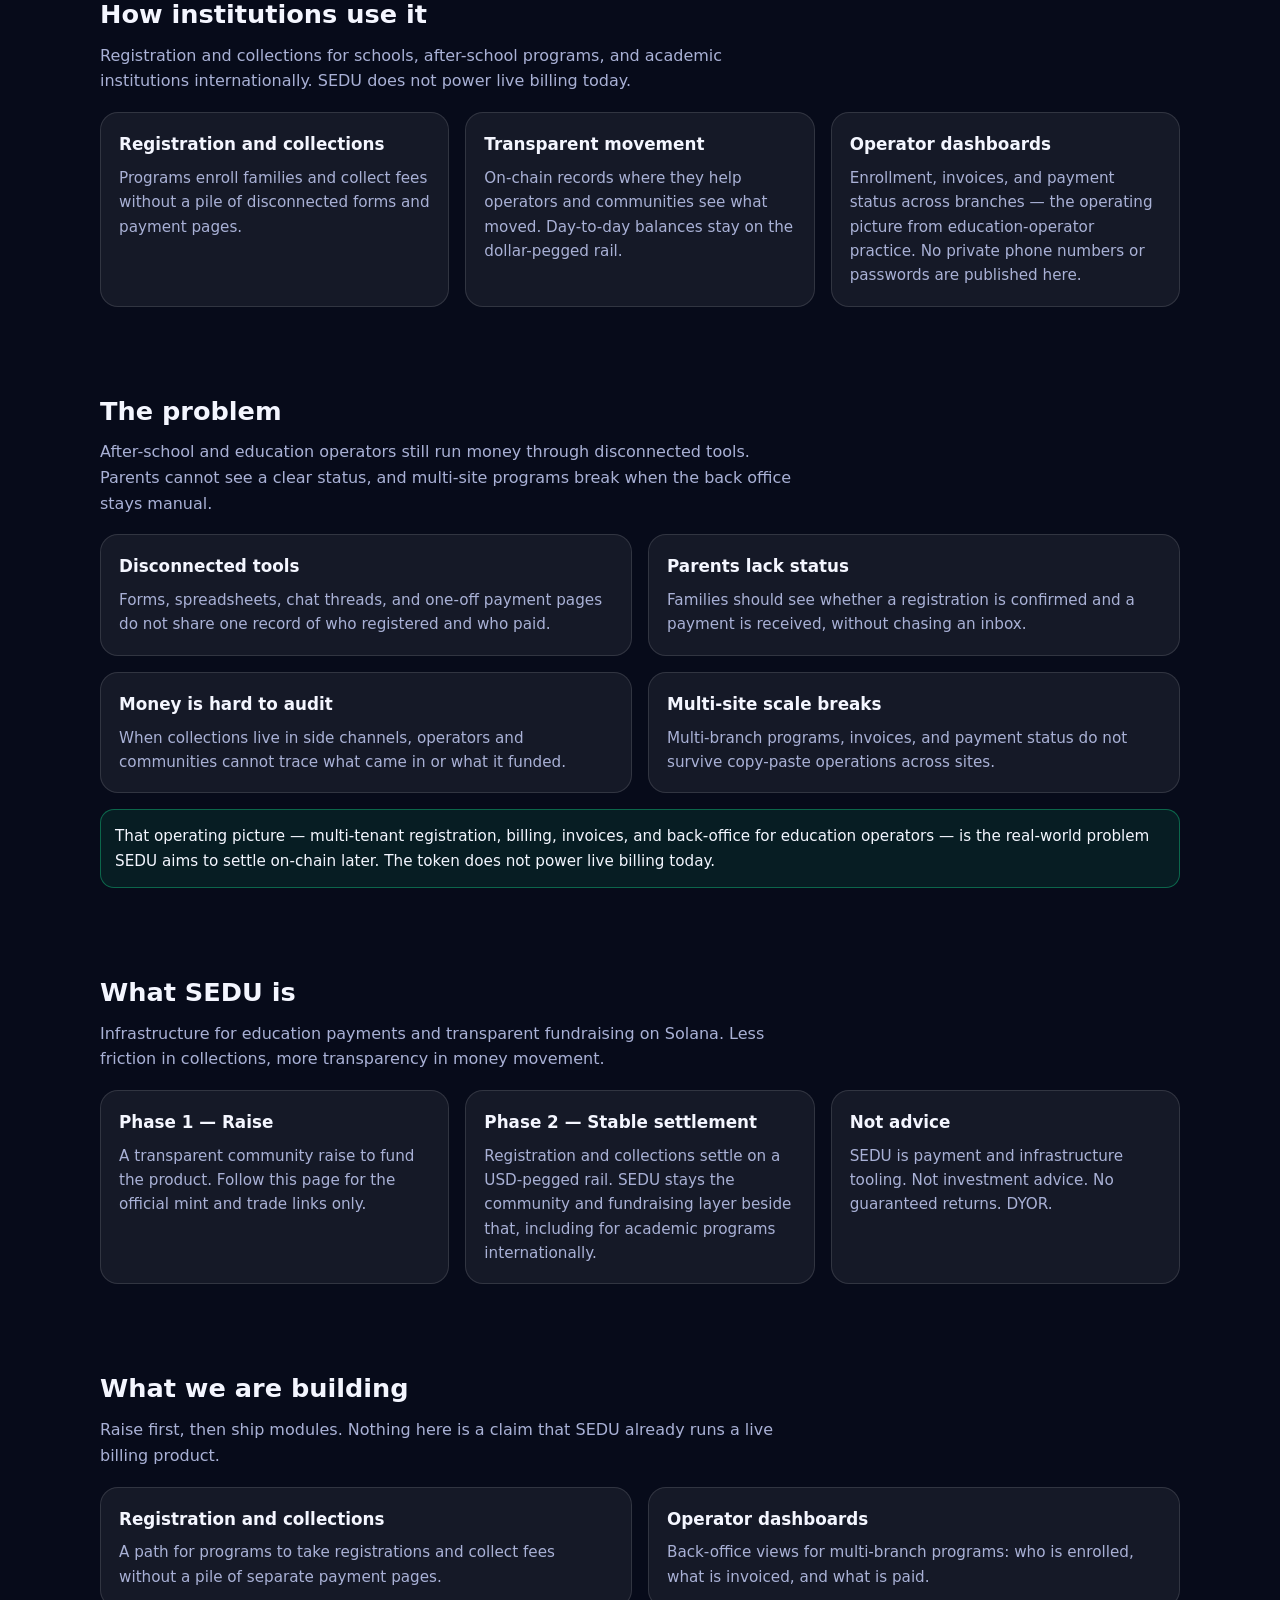
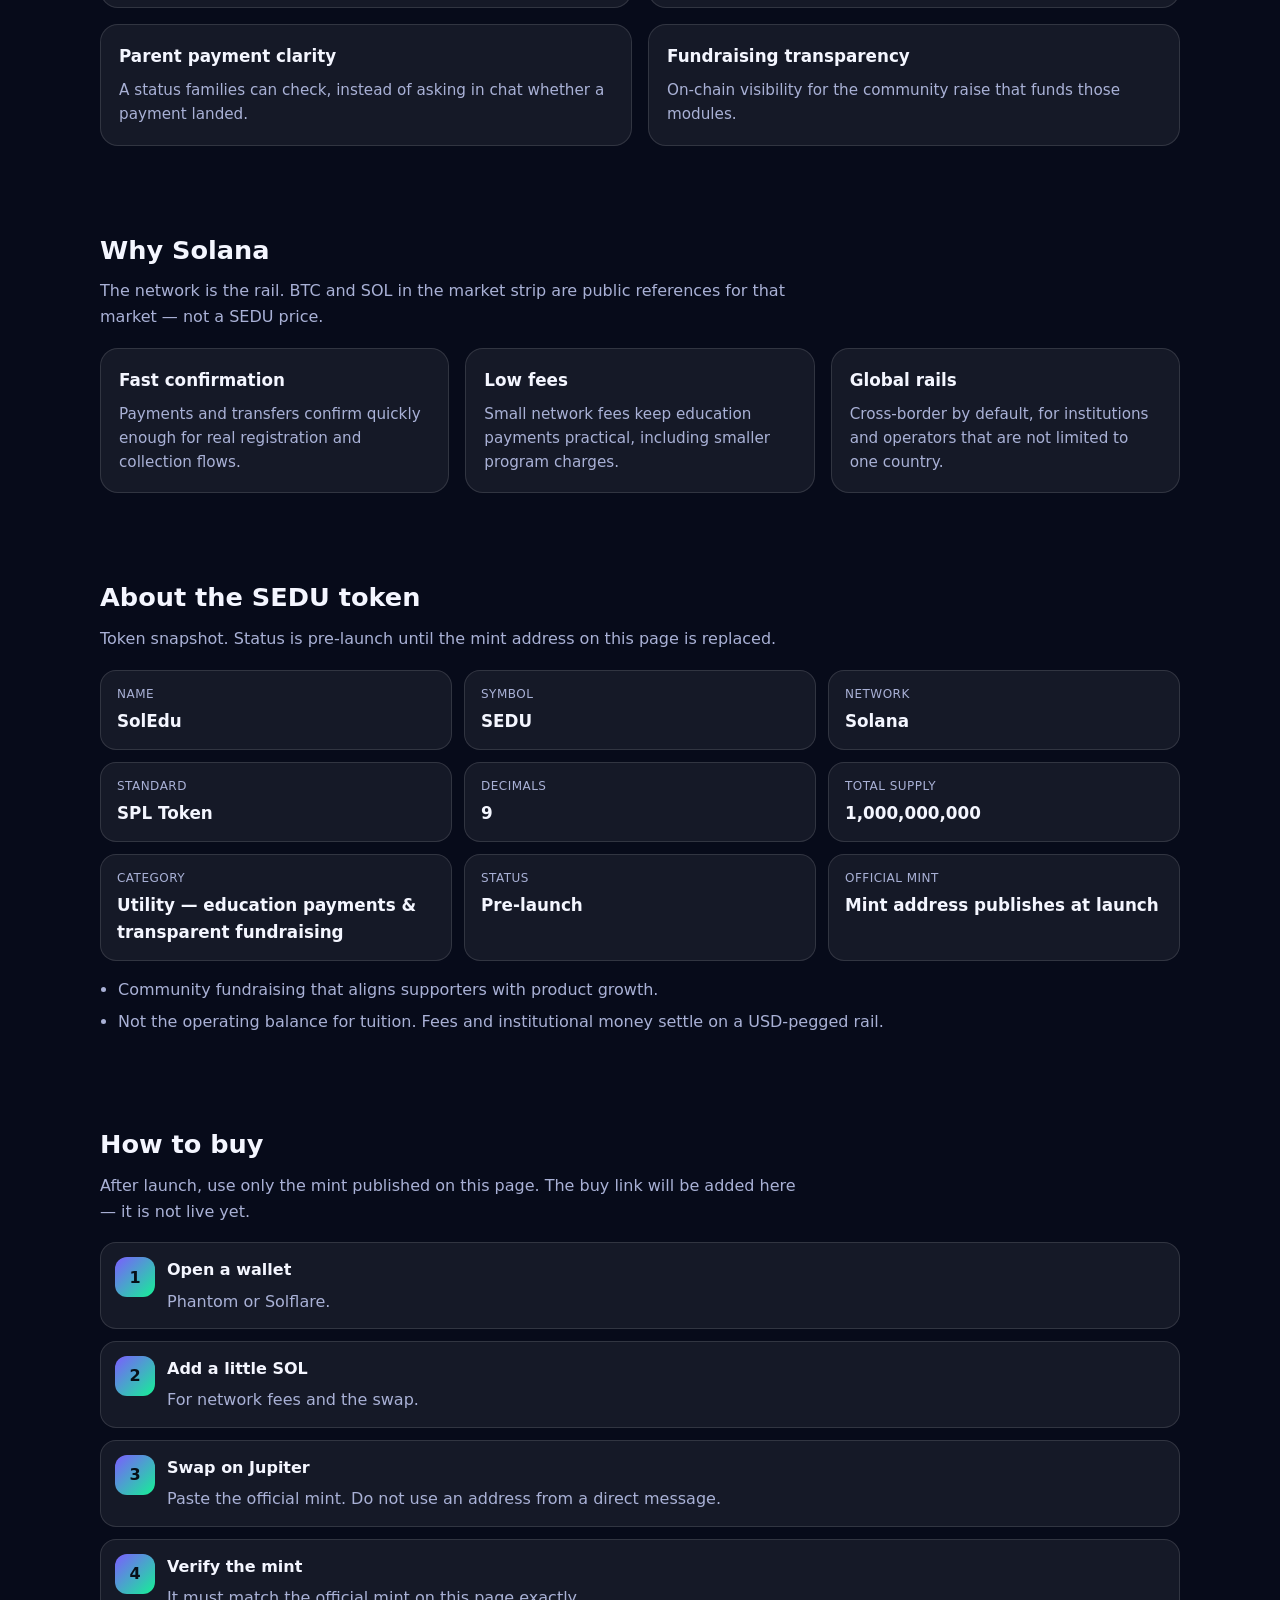
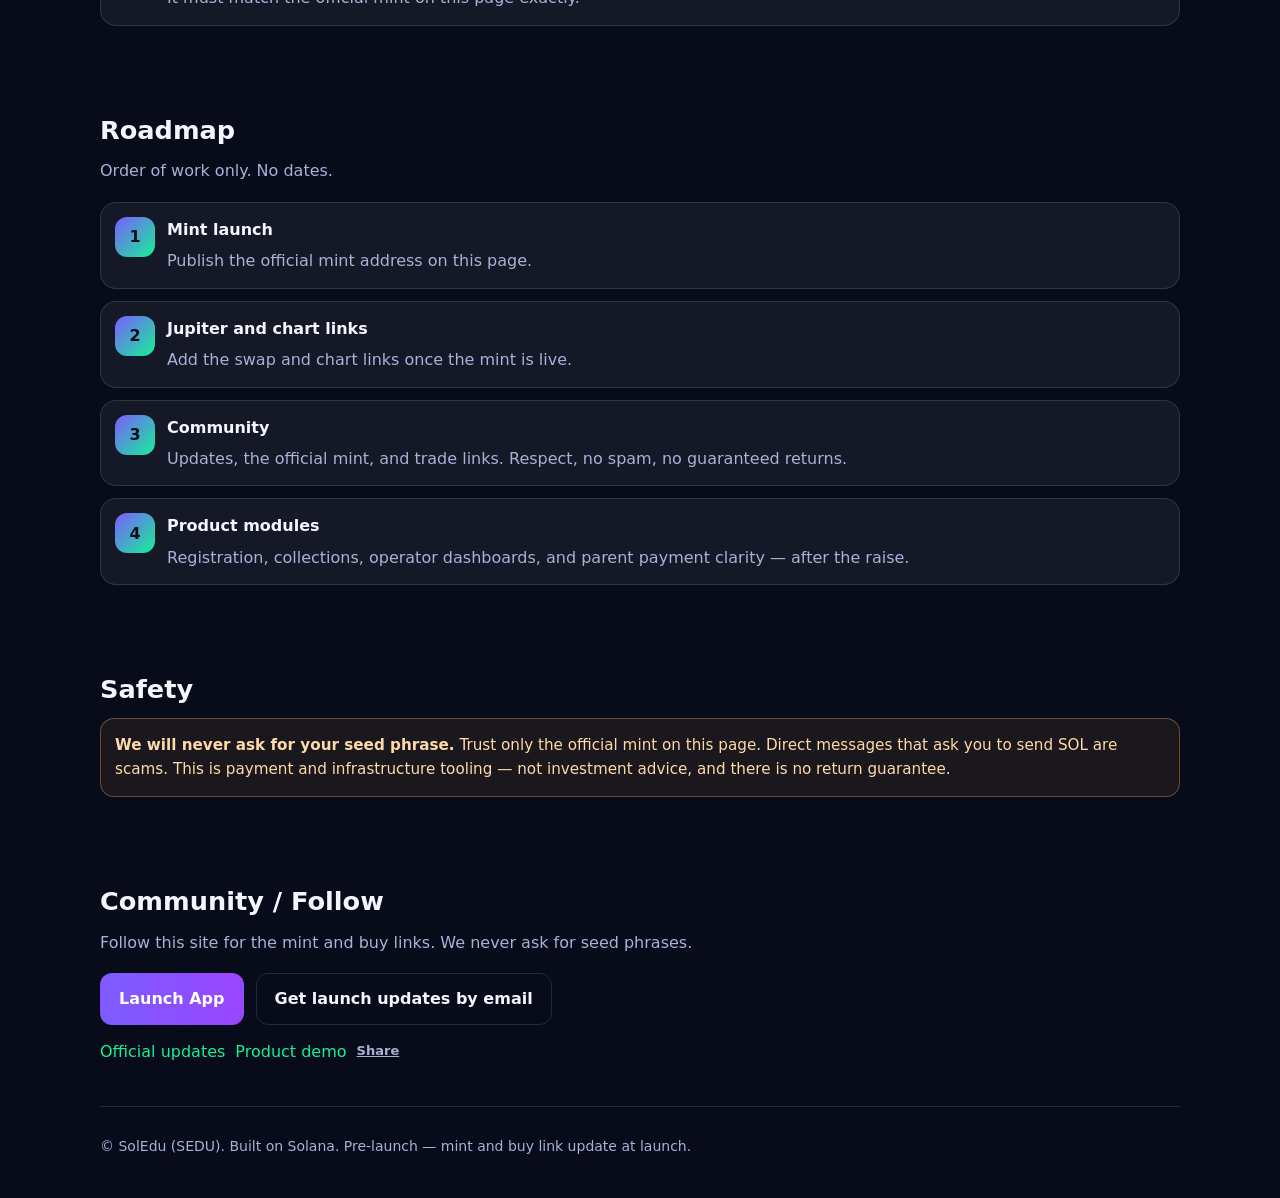
==== commit d8dcc03a: "Polish the site for mobile use and add an illustrative demo. Keep the market strip and navigation us" ====
--- a/index.html
+++ b/index.html
@@ -33,6 +33,10 @@
     }
     a { color: var(--cyan); text-decoration: none; }
     a:hover { text-decoration: underline; }
+    a:focus-visible, button:focus-visible {
+      outline: 2px solid var(--cyan); outline-offset: 3px;
+    }
+    .btn:hover, .link-slot:hover { text-decoration: none; }
     .wrap { width: min(1080px, 92%); margin: 0 auto; }
     .ticker-bar {
       border-bottom: 1px solid var(--border);
@@ -67,14 +71,24 @@
     .chg.down { color: var(--down); }
     .chg.flat { color: var(--muted); }
     .ticker-note { margin: 10px 0 0; color: var(--muted); font-size: 13px; }
+    .site-head {
+      position: sticky; top: 0; z-index: 30;
+      background: rgba(7,11,26,.94); backdrop-filter: blur(14px);
+      border-bottom: 1px solid var(--border);
+    }
     header {
       display: flex; align-items: center; justify-content: space-between;
-      padding: 20px 0; gap: 16px; flex-wrap: wrap;
-    }
-    .brand { display: flex; align-items: center; gap: 12px; font-weight: 700; }
-    .brand img { width: 44px; height: 44px; border-radius: 12px; object-fit: cover; }
-    nav { display: flex; gap: 14px 16px; flex-wrap: wrap; font-size: 14px; }
-    nav a { color: var(--muted); }
+      padding: 12px 0; gap: 16px;
+    }
+    .brand { display: flex; align-items: center; gap: 12px; font-weight: 700; color: var(--text); flex: 0 0 auto; }
+    .brand:hover { text-decoration: none; }
+    .brand img { width: 40px; height: 40px; border-radius: 12px; object-fit: cover; }
+    nav {
+      display: flex; gap: 14px; font-size: 14px; overflow-x: auto;
+      flex-wrap: nowrap; max-width: 100%; padding-bottom: 2px;
+    }
+    nav a { color: var(--muted); white-space: nowrap; font-weight: 700; }
+    nav a.nav-cta { color: white; background: linear-gradient(90deg, var(--violet), var(--purple)); padding: 8px 12px; border-radius: 999px; }
     .hero {
       display: grid; grid-template-columns: 1.2fr 0.8fr; gap: 36px;
       align-items: center; padding: 28px 0 12px;
@@ -120,6 +134,7 @@
       margin: 8px 0 0;
     }
     section { padding: 42px 0; }
+    section[id] { scroll-margin-top: 84px; }
     h2 { font-size: 1.6rem; margin: 0 0 8px; }
     .sub { color: var(--muted); margin: 0 0 18px; max-width: 44rem; }
     .grid { display: grid; grid-template-columns: repeat(3, 1fr); gap: 16px; }
@@ -180,7 +195,10 @@
     }
     .link-slot .slot-name { font-weight: 800; }
     .link-slot .slot-state { color: var(--muted); font-size: 13px; font-weight: 600; }
-    .link-slot.is-disabled { opacity: 0.62; cursor: not-allowed; pointer-events: none; }
+    .link-slot.is-disabled {
+      opacity: 1; cursor: not-allowed; pointer-events: none;
+      border-style: dashed; background: rgba(255,255,255,0.03);
+    }
     .mint-field {
       margin-top: 14px; display: grid; grid-template-columns: 1fr auto; gap: 10px;
       align-items: center; background: var(--card); border: 1px solid var(--border);
@@ -194,8 +212,14 @@
     }
     .mint-field button:disabled { opacity: 0.5; cursor: not-allowed; }
     @media (max-width: 860px) {
-      .hero, .ticker-row, .grid, .grid-2, .facts, .token-links { grid-template-columns: 1fr; }
+      .hero, .grid, .grid-2, .facts, .token-links { grid-template-columns: 1fr; }
       .mint-field { grid-template-columns: 1fr; }
+      .ticker-row {
+        display: flex; overflow-x: auto; gap: 8px;
+        scroll-snap-type: x mandatory; padding-bottom: 4px;
+      }
+      .quote { flex: 0 0 220px; scroll-snap-align: start; }
+      section { padding: 32px 0; }
     }
   </style>
 </head>
@@ -228,23 +252,27 @@
     </div>
   </div>
 
+  <div class="site-head">
+    <div class="wrap">
+      <header>
+        <a class="brand" href="./">
+          <img src="logo.png" alt="SEDU logo" />
+          <span>SolEdu <span class="gradient">SEDU</span></span>
+        </a>
+        <nav aria-label="Primary">
+          <a class="nav-cta" href="launch.html">Launch App</a>
+          <a href="demo.html">Demo</a>
+          <a href="updates.html">Updates</a>
+          <a href="#rails">Rails</a>
+          <a href="#institutions">Institutions</a>
+          <a href="#token">Token</a>
+          <a href="#buy">How to buy</a>
+        </nav>
+      </header>
+    </div>
+  </div>
+
   <div class="wrap">
-    <header>
-      <div class="brand">
-        <img src="logo.png" alt="SEDU logo" />
-        <span>SolEdu <span class="gradient">SEDU</span></span>
-      </div>
-      <nav>
-        <a href="launch.html">Launch App</a>
-        <a href="updates.html">Updates</a>
-        <a href="#links">Token links</a>
-        <a href="#rails">Rails</a>
-        <a href="#institutions">Institutions</a>
-        <a href="#token">Token</a>
-        <a href="#buy">How to buy</a>
-      </nav>
-    </header>
-
     <section class="hero">
       <div>
         <div class="pill">On Solana · Education payments</div>
@@ -253,7 +281,7 @@
         <p class="credit">Built by education operators with multi-site program experience. Fast, low-fee rails. Not investment advice.</p>
         <div class="cta">
           <a class="btn btn-primary" href="launch.html">Launch App</a>
-          <a class="btn btn-ghost" href="#links">Token links</a>
+          <a class="btn btn-ghost" href="demo.html">See the demo</a>
         </div>
       </div>
       <div class="hero-card">
@@ -508,6 +536,7 @@
       </div>
       <div class="share-row">
         <a href="updates.html">Official updates</a>
+        <a href="demo.html">Product demo</a>
         <button type="button" class="share-btn" id="share-launch">Share</button>
         <span class="share-status" id="share-status" role="status"></span>
       </div>
